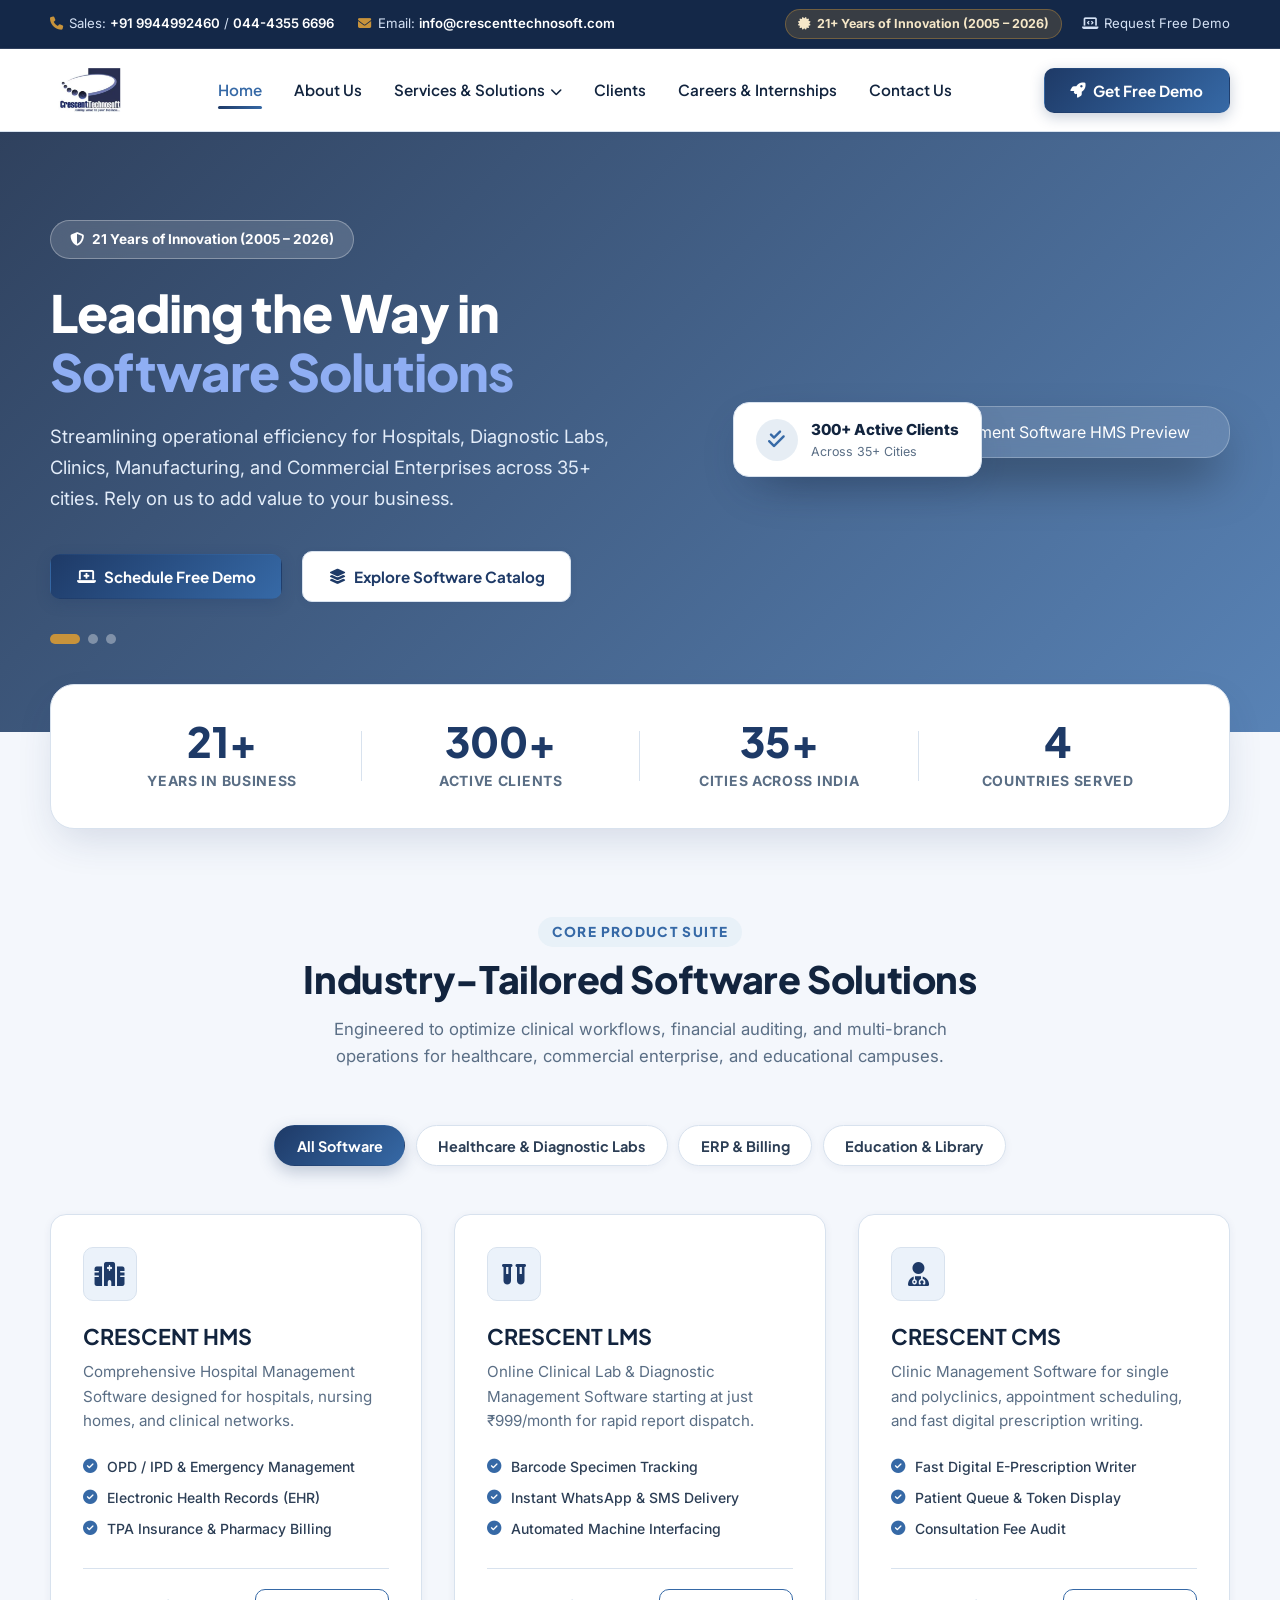
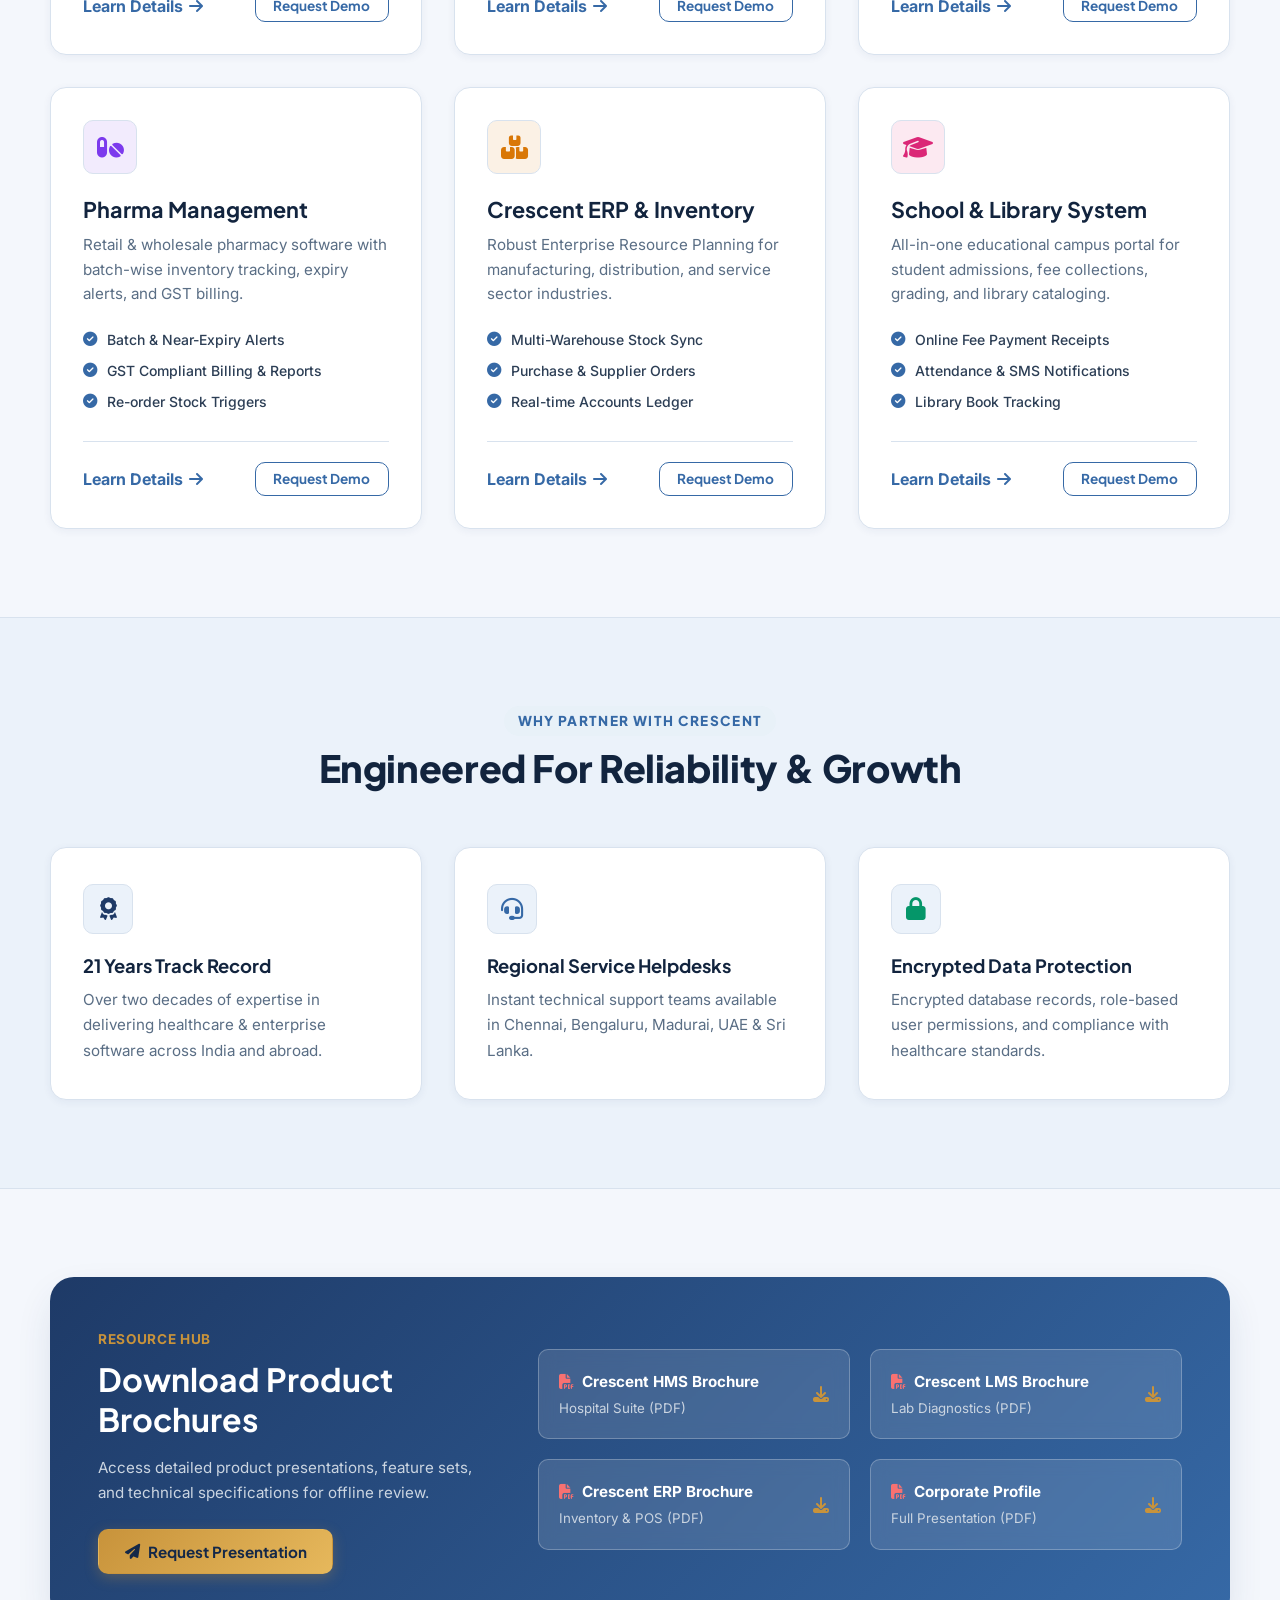
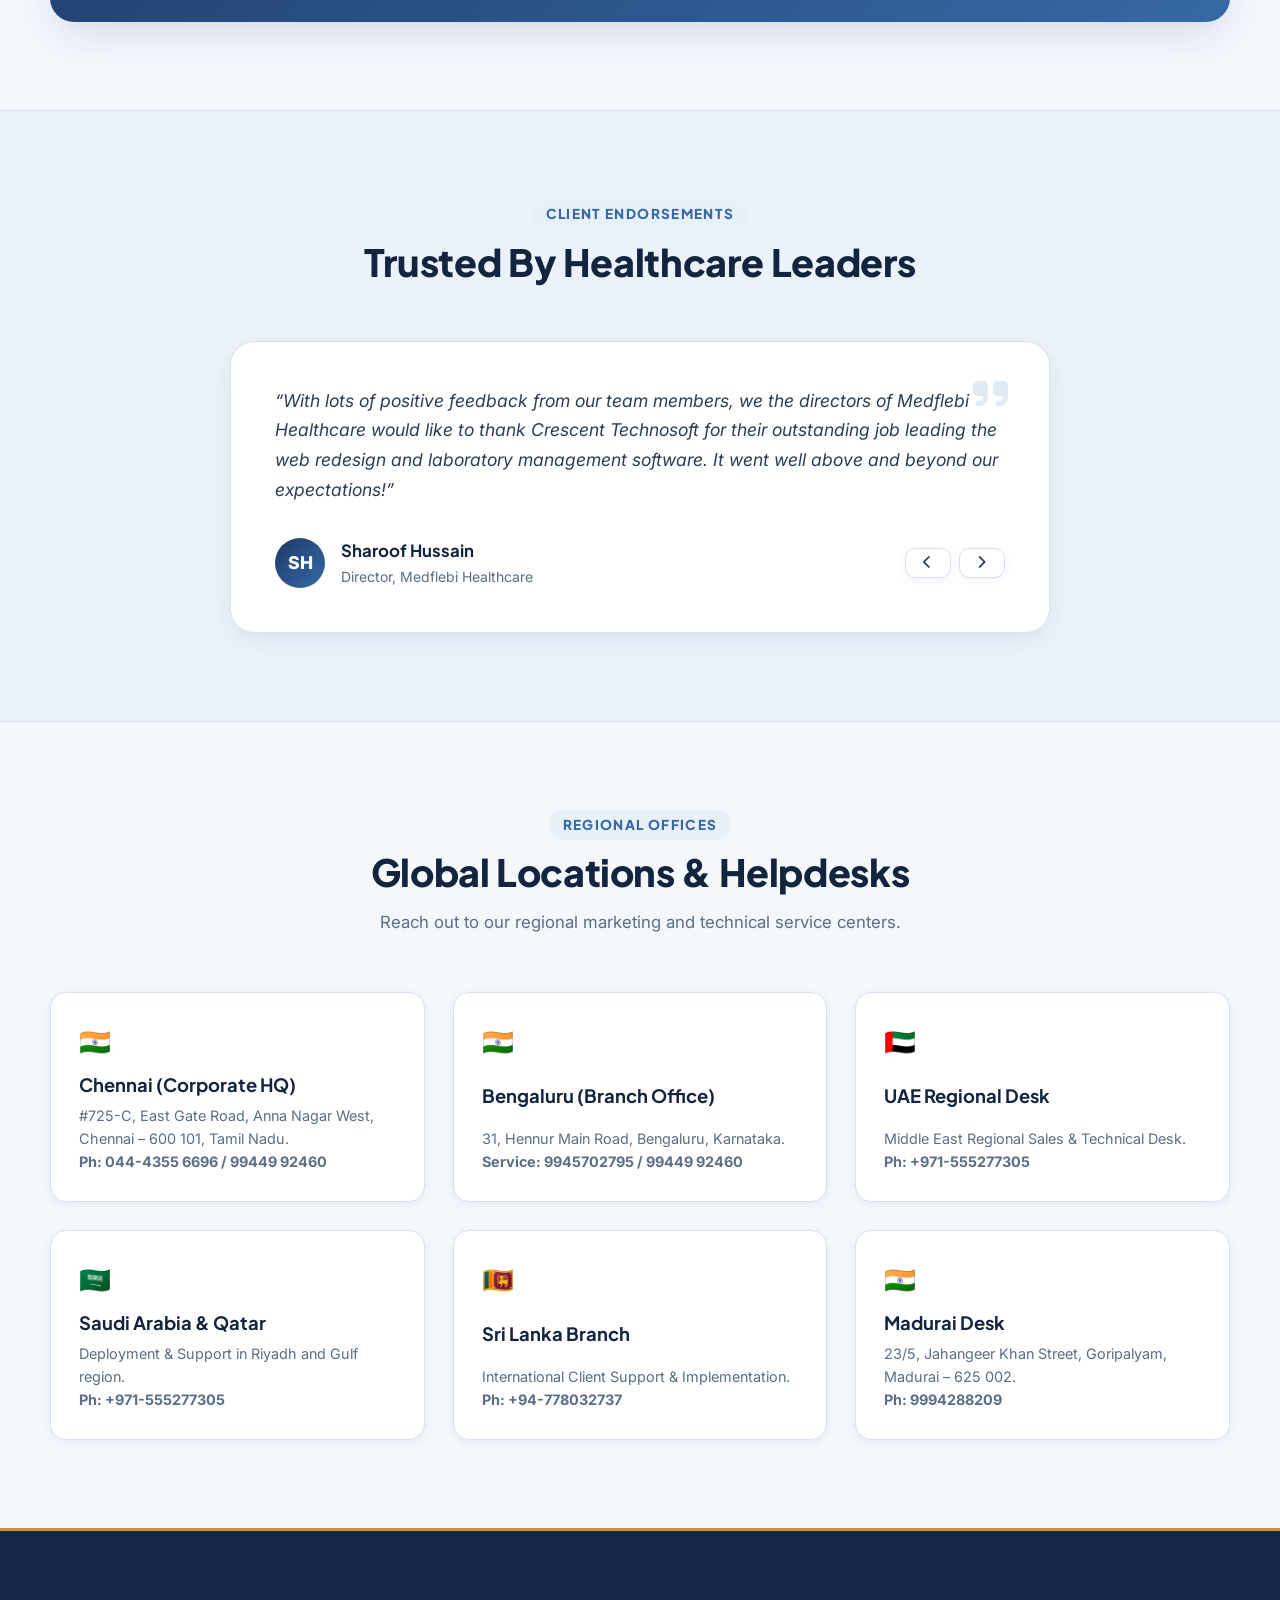
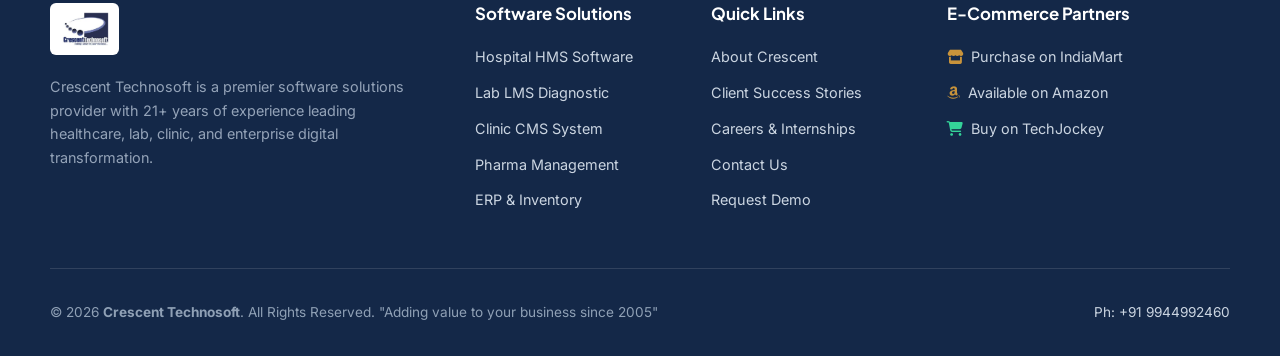
==== index.html @ 534c6450 "First commit" ====
<!DOCTYPE html>
<html lang="en">
<head>
  <meta charset="UTF-8">
  <meta name="viewport" content="width=device-width, initial-scale=1.0">
  
  <!-- Primary SEO Meta Tags -->
  <title>Crescent Technosoft | Best Hospital Management HMS, Lab LMS & Enterprise Software</title>
  <meta name="title" content="Crescent Technosoft | Best Hospital Management HMS, Lab LMS & Enterprise Software">
  <meta name="description" content="Crescent Technosoft (2005-2026) is a leading provider of Hospital Management Software (CRESCENT HMS), Diagnostic Lab Software (CRESCENT LMS at ₹999/mo), Clinic CMS, Pharma, and Enterprise ERP software solutions with over 21 years of industry excellence.">
  <meta name="keywords" content="Hospital Management Software, HMS, Lab Management Software, LMS, Diagnostic Software, Clinic Management Software, Pharma Billing Software, Enterprise ERP, Crescent Technosoft, Chennai, Bangalore, Syed Mohammed Mahe Alam">
  <meta name="robots" content="index, follow">
  <meta name="author" content="Crescent Technosoft">
  <link rel="canonical" href="http://www.crescenttechnosofts.com/index.html">

  <!-- Open Graph / Facebook SEO -->
  <meta property="og:type" content="website">
  <meta property="og:url" content="http://www.crescenttechnosofts.com/">
  <meta property="og:title" content="Crescent Technosoft | Best Hospital Management HMS, Lab LMS & Enterprise Software">
  <meta property="og:description" content="Empowering 300+ hospitals, diagnostic labs, clinics, and commercial enterprises across 35+ cities for over 21 years. Request a free demo today.">
  <meta property="og:image" content="http://www.crescenttechnosofts.com/assets/logo.png">

  <!-- Twitter SEO -->
  <meta property="twitter:card" content="summary_large_image">
  <meta property="twitter:url" content="http://www.crescenttechnosofts.com/">
  <meta property="twitter:title" content="Crescent Technosoft | Healthcare & Enterprise Software Solutions">
  <meta property="twitter:description" content="21+ years of technology innovation in Hospital HMS, Diagnostic LMS, Clinic CMS, and ERP software (2005 - 2026).">
  <meta property="twitter:image" content="http://www.crescenttechnosofts.com/assets/logo.png">

  <!-- JSON-LD Structured Data Schema for SEO -->
  <script type="application/ld+json">
  {
    "@context": "https://schema.org",
    "@type": "Organization",
    "name": "Crescent Technosoft",
    "url": "http://www.crescenttechnosofts.com",
    "logo": "http://www.crescenttechnosofts.com/assets/logo.png",
    "founder": "Syed Mohammed Mahe Alam",
    "foundingDate": "2005",
    "slogan": "Adding value to your business...",
    "description": "Leading provider of Hospital Management Software (HMS), Lab LMS, Clinic CMS, and Enterprise ERP software solutions.",
    "contactPoint": [
      {
        "@type": "ContactPoint",
        "telephone": "+91-9944992460",
        "contactType": "sales",
        "areaServed": ["IN", "AE", "SA", "QA", "LK", "NG"]
      },
      {
        "@type": "ContactPoint",
        "telephone": "044-43556696",
        "contactType": "customer service"
      }
    ],
    "address": {
      "@type": "PostalAddress",
      "streetAddress": "#725-C, East Gate Road, Anna Nagar West",
      "addressLocality": "Chennai",
      "addressRegion": "Tamil Nadu",
      "postalCode": "600101",
      "addressCountry": "IN"
    }
  }
  </script>
  
  <link rel="stylesheet" href="css/styles.css">
  <link rel="stylesheet" href="https://cdnjs.cloudflare.com/ajax/libs/font-awesome/6.4.0/css/all.min.css">
</head>
<body>

  <!-- Top Contact Bar -->
  <header>
    <div class="top-bar">
      <div class="container top-bar-inner">
        <div class="top-contact-list">
          <div class="top-contact-item">
            <i class="fa-solid fa-phone" style="color:var(--accent-gold);"></i>
            <span>Sales: <a href="tel:+919944992460">+91 9944992460</a> / <a href="tel:04443556696">044-4355 6696</a></span>
          </div>
          <div class="top-contact-item">
            <i class="fa-solid fa-envelope" style="color:var(--accent-gold);"></i>
            <span>Email: <a href="mailto:info@crescenttechnosoft.com">info@crescenttechnosoft.com</a></span>
          </div>
        </div>
        <div class="top-right-links">
          <div class="badge-gold">
            <i class="fa-solid fa-certificate"></i>
            <span>21+ Years of Innovation (2005 – 2026)</span>
          </div>
          <a href="#" class="top-contact-item open-demo-modal"><i class="fa-solid fa-laptop-code"></i> Request Free Demo</a>
        </div>
      </div>
    </div>

    <!-- Main Navigation Bar -->
    <nav class="main-header">
      <div class="container nav-container">
        <a href="index.html" class="logo-wrapper" title="Crescent Technosoft - Adding value to your business...">
          <img src="assets/logo.png" alt="Crescent Technosoft Logo - Adding value to your business">
        </a>

        <!-- Desktop Links -->
        <ul class="nav-menu">
          <li><a href="index.html" class="nav-link active">Home</a></li>
          <li><a href="about.html" class="nav-link">About Us</a></li>
          <li class="has-dropdown">
            <a href="solutions.html" class="nav-link">Services & Solutions <i class="fa-solid fa-chevron-down" style="font-size:0.75rem; margin-left:2px;"></i></a>
            <div class="dropdown-menu">
              <a href="solutions.html#healthcare" class="dropdown-item"><i class="fa-solid fa-hospital" style="color:var(--logo-swoosh-blue);"></i> Hospital HMS Suite</a>
              <a href="solutions.html#lab" class="dropdown-item"><i class="fa-solid fa-vials" style="color:var(--logo-swoosh-blue);"></i> Lab LMS Software</a>
              <a href="solutions.html#clinic" class="dropdown-item"><i class="fa-solid fa-user-doctor" style="color:var(--logo-swoosh-blue);"></i> Clinic CMS</a>
              <a href="solutions.html#pharma" class="dropdown-item"><i class="fa-solid fa-pills" style="color:#7c3aed;"></i> Pharma Management</a>
              <a href="solutions.html#erp" class="dropdown-item"><i class="fa-solid fa-boxes-stacked" style="color:#d97706;"></i> ERP & Inventory</a>
              <a href="solutions.html#web" class="dropdown-item"><i class="fa-solid fa-code" style="color:var(--logo-swoosh-blue);"></i> Custom Web Apps</a>
            </div>
          </li>
          <li><a href="clients.html" class="nav-link">Clients</a></li>
          <li><a href="careers.html" class="nav-link">Careers & Internships</a></li>
          <li><a href="contact.html" class="nav-link">Contact Us</a></li>
        </ul>

        <!-- Action Button & Mobile Toggle -->
        <div style="display:flex; align-items:center; gap:1rem;">
          <button class="btn btn-primary open-demo-modal"><i class="fa-solid fa-rocket"></i> Get Free Demo</button>
          <button class="mobile-toggle" aria-label="Toggle Navigation"><i class="fa-solid fa-bars"></i></button>
        </div>
      </div>
    </nav>
  </header>

  <!-- Mobile Drawer Menu -->
  <div class="mobile-drawer">
    <div>
      <div class="mobile-drawer-header">
        <img src="assets/logo.png" alt="Crescent Technosoft Logo" style="height:44px;">
        <button class="close-drawer"><i class="fa-solid fa-xmark"></i></button>
      </div>
      <ul class="mobile-nav-list">
        <li><a href="index.html" class="mobile-nav-link">Home</a></li>
        <li><a href="about.html" class="mobile-nav-link">About Us</a></li>
        <li><a href="solutions.html" class="mobile-nav-link">Services & Solutions</a></li>
        <li><a href="clients.html" class="mobile-nav-link">Our Clients</a></li>
        <li><a href="careers.html" class="mobile-nav-link">Careers & Internships</a></li>
        <li><a href="contact.html" class="mobile-nav-link">Contact Us</a></li>
      </ul>
    </div>
    <div style="margin-top:2rem;">
      <button class="btn btn-primary open-demo-modal" style="width:100%;">Book Software Demo</button>
    </div>
  </div>
  <div class="drawer-overlay"></div>

  <!-- Hero Section with Background Changing Transition -->
  <section class="hero-section" id="hero-section">
    <!-- Background Slider Track -->
    <div class="hero-bg-slider">
      <div class="hero-bg-slide active" style="background-image: url('https://images.unsplash.com/photo-1516549655169-df83a0774514?auto=format&fit=crop&w=1600&q=80');"></div>
      <div class="hero-bg-slide" style="background-image: url('https://images.unsplash.com/photo-1579154204601-01588f351e67?auto=format&fit=crop&w=1600&q=80');"></div>
      <div class="hero-bg-slide" style="background-image: url('https://images.unsplash.com/photo-1460925895917-afdab827c52f?auto=format&fit=crop&w=1600&q=80');"></div>
    </div>
    
    <!-- Dark Navy Overlay -->
    <div class="hero-overlay"></div>

    <div class="container hero-content-wrapper">
      <div class="hero-grid">
        <div>
          <div class="hero-pill"><i class="fa-solid fa-shield-halved"></i> 21 Years of Innovation (2005 – 2026)</div>
          <h1 class="hero-title">Leading the Way in <span>Software Solutions</span></h1>
          <p class="hero-subtitle">Streamlining operational efficiency for Hospitals, Diagnostic Labs, Clinics, Manufacturing, and Commercial Enterprises across 35+ cities. Rely on us to add value to your business.</p>
          <div class="hero-actions">
            <button class="btn btn-primary open-demo-modal"><i class="fa-solid fa-laptop-medical"></i> Schedule Free Demo</button>
            <a href="solutions.html" class="btn btn-secondary"><i class="fa-solid fa-layer-group"></i> Explore Software Catalog</a>
          </div>

          <!-- Hero Slider Dots -->
          <div class="hero-slider-nav">
            <!-- Rendered by JS -->
          </div>
        </div>

        <div class="hero-visual">
          <div class="hero-visual-frame">
            <img src="https://images.unsplash.com/photo-1516549655169-df83a0774514?auto=format&fit=crop&w=800&q=80" alt="Crescent Hospital Management Software HMS Preview">
            
            <div class="floating-badge">
              <div class="badge-icon"><i class="fa-solid fa-check-double"></i></div>
              <div>
                <div style="font-weight:800; color:var(--text-dark); font-size:0.95rem;">300+ Active Clients</div>
                <div style="font-size:0.78rem; color:var(--text-muted);">Across 35+ Cities</div>
              </div>
            </div>
          </div>
        </div>
      </div>
    </div>
  </section>

  <!-- Stats Bar -->
  <div class="stats-bar-wrapper" id="stats-section">
    <div class="container">
      <div class="stats-card">
        <div class="stats-grid">
          <div class="stat-item">
            <div class="stat-number">21+</div>
            <div class="stat-label">Years in Business</div>
          </div>
          <div class="stat-item">
            <div class="stat-number">300+</div>
            <div class="stat-label">Active Clients</div>
          </div>
          <div class="stat-item">
            <div class="stat-number">35+</div>
            <div class="stat-label">Cities Across India</div>
          </div>
          <div class="stat-item">
            <div class="stat-number">4</div>
            <div class="stat-label">Countries Served</div>
          </div>
        </div>
      </div>
    </div>
  </div>

  <!-- Software Solutions Showcase -->
  <section class="section" id="solutions-section">
    <div class="container">
      <div class="section-header">
        <span class="section-subtitle">Core Product Suite</span>
        <h2 class="section-title">Industry-Tailored Software Solutions</h2>
        <p class="section-description">Engineered to optimize clinical workflows, financial auditing, and multi-branch operations for healthcare, commercial enterprise, and educational campuses.</p>
      </div>

      <!-- Filter Tabs -->
      <div class="filter-nav">
        <button class="filter-btn active" data-filter="all">All Software</button>
        <button class="filter-btn" data-filter="healthcare">Healthcare & Diagnostic Labs</button>
        <button class="filter-btn" data-filter="enterprise">ERP & Billing</button>
        <button class="filter-btn" data-filter="education">Education & Library</button>
      </div>

      <!-- Solutions Grid -->
      <div class="solutions-grid" id="solutions-grid">
        
        <!-- HMS Card -->
        <article class="solution-card" data-category="healthcare">
          <div>
            <div class="card-icon-wrapper"><i class="fa-solid fa-hospital"></i></div>
            <h3 class="card-title">CRESCENT HMS</h3>
            <p class="card-text">Comprehensive Hospital Management Software designed for hospitals, nursing homes, and clinical networks.</p>
            <ul class="card-features-list">
              <li><i class="fa-solid fa-circle-check"></i> OPD / IPD & Emergency Management</li>
              <li><i class="fa-solid fa-circle-check"></i> Electronic Health Records (EHR)</li>
              <li><i class="fa-solid fa-circle-check"></i> TPA Insurance & Pharmacy Billing</li>
            </ul>
          </div>
          <div class="card-footer">
            <a href="solutions.html#healthcare" class="link-arrow" title="Learn details about Crescent HMS">Learn Details <i class="fa-solid fa-arrow-right"></i></a>
            <button class="btn btn-sm btn-outline open-demo-modal">Request Demo</button>
          </div>
        </article>

        <!-- LMS Card -->
        <article class="solution-card" data-category="healthcare">
          <div>
            <div class="card-icon-wrapper"><i class="fa-solid fa-vials"></i></div>
            <h3 class="card-title">CRESCENT LMS</h3>
            <p class="card-text">Online Clinical Lab & Diagnostic Management Software starting at just ₹999/month for rapid report dispatch.</p>
            <ul class="card-features-list">
              <li><i class="fa-solid fa-circle-check"></i> Barcode Specimen Tracking</li>
              <li><i class="fa-solid fa-circle-check"></i> Instant WhatsApp & SMS Delivery</li>
              <li><i class="fa-solid fa-circle-check"></i> Automated Machine Interfacing</li>
            </ul>
          </div>
          <div class="card-footer">
            <a href="solutions.html#lab" class="link-arrow" title="Learn details about Crescent LMS">Learn Details <i class="fa-solid fa-arrow-right"></i></a>
            <button class="btn btn-sm btn-outline open-demo-modal">Request Demo</button>
          </div>
        </article>

        <!-- CMS Card -->
        <article class="solution-card" data-category="healthcare">
          <div>
            <div class="card-icon-wrapper"><i class="fa-solid fa-user-doctor"></i></div>
            <h3 class="card-title">CRESCENT CMS</h3>
            <p class="card-text">Clinic Management Software for single and polyclinics, appointment scheduling, and fast digital prescription writing.</p>
            <ul class="card-features-list">
              <li><i class="fa-solid fa-circle-check"></i> Fast Digital E-Prescription Writer</li>
              <li><i class="fa-solid fa-circle-check"></i> Patient Queue & Token Display</li>
              <li><i class="fa-solid fa-circle-check"></i> Consultation Fee Audit</li>
            </ul>
          </div>
          <div class="card-footer">
            <a href="solutions.html#clinic" class="link-arrow" title="Learn details about Crescent CMS">Learn Details <i class="fa-solid fa-arrow-right"></i></a>
            <button class="btn btn-sm btn-outline open-demo-modal">Request Demo</button>
          </div>
        </article>

        <!-- Pharma Management -->
        <article class="solution-card" data-category="healthcare">
          <div>
            <div class="card-icon-wrapper" style="color:#7c3aed; background:rgba(124,58,237,0.1);"><i class="fa-solid fa-pills"></i></div>
            <h3 class="card-title">Pharma Management</h3>
            <p class="card-text">Retail & wholesale pharmacy software with batch-wise inventory tracking, expiry alerts, and GST billing.</p>
            <ul class="card-features-list">
              <li><i class="fa-solid fa-circle-check"></i> Batch & Near-Expiry Alerts</li>
              <li><i class="fa-solid fa-circle-check"></i> GST Compliant Billing & Reports</li>
              <li><i class="fa-solid fa-circle-check"></i> Re-order Stock Triggers</li>
            </ul>
          </div>
          <div class="card-footer">
            <a href="solutions.html#pharma" class="link-arrow" title="Learn details about Pharma Software">Learn Details <i class="fa-solid fa-arrow-right"></i></a>
            <button class="btn btn-sm btn-outline open-demo-modal">Request Demo</button>
          </div>
        </article>

        <!-- ERP Card -->
        <article class="solution-card" data-category="enterprise">
          <div>
            <div class="card-icon-wrapper" style="color:#d97706; background:rgba(217,119,6,0.1);"><i class="fa-solid fa-boxes-stacked"></i></div>
            <h3 class="card-title">Crescent ERP & Inventory</h3>
            <p class="card-text">Robust Enterprise Resource Planning for manufacturing, distribution, and service sector industries.</p>
            <ul class="card-features-list">
              <li><i class="fa-solid fa-circle-check"></i> Multi-Warehouse Stock Sync</li>
              <li><i class="fa-solid fa-circle-check"></i> Purchase & Supplier Orders</li>
              <li><i class="fa-solid fa-circle-check"></i> Real-time Accounts Ledger</li>
            </ul>
          </div>
          <div class="card-footer">
            <a href="solutions.html#erp" class="link-arrow" title="Learn details about Crescent ERP">Learn Details <i class="fa-solid fa-arrow-right"></i></a>
            <button class="btn btn-sm btn-outline open-demo-modal">Request Demo</button>
          </div>
        </article>

        <!-- School Management -->
        <article class="solution-card" data-category="education">
          <div>
            <div class="card-icon-wrapper" style="color:#db2777; background:rgba(219,39,119,0.1);"><i class="fa-solid fa-graduation-cap"></i></div>
            <h3 class="card-title">School & Library System</h3>
            <p class="card-text">All-in-one educational campus portal for student admissions, fee collections, grading, and library cataloging.</p>
            <ul class="card-features-list">
              <li><i class="fa-solid fa-circle-check"></i> Online Fee Payment Receipts</li>
              <li><i class="fa-solid fa-circle-check"></i> Attendance & SMS Notifications</li>
              <li><i class="fa-solid fa-circle-check"></i> Library Book Tracking</li>
            </ul>
          </div>
          <div class="card-footer">
            <a href="solutions.html#school" class="link-arrow" title="Learn details about School System">Learn Details <i class="fa-solid fa-arrow-right"></i></a>
            <button class="btn btn-sm btn-outline open-demo-modal">Request Demo</button>
          </div>
        </article>

      </div>
    </div>
  </section>

  <!-- Feature Highlights -->
  <section class="section section-subtle" id="why-choose-us">
    <div class="container">
      <div class="section-header">
        <span class="section-subtitle">Why Partner With Crescent</span>
        <h2 class="section-title">Engineered For Reliability & Growth</h2>
      </div>

      <div class="features-grid">
        <div class="feature-box">
          <div class="feature-icon-badge"><i class="fa-solid fa-award"></i></div>
          <h3 class="feature-title">21 Years Track Record</h3>
          <p style="color:var(--text-muted); font-size:0.95rem;">Over two decades of expertise in delivering healthcare & enterprise software across India and abroad.</p>
        </div>

        <div class="feature-box">
          <div class="feature-icon-badge" style="color:var(--logo-swoosh-blue);"><i class="fa-solid fa-headset"></i></div>
          <h3 class="feature-title">Regional Service Helpdesks</h3>
          <p style="color:var(--text-muted); font-size:0.95rem;">Instant technical support teams available in Chennai, Bengaluru, Madurai, UAE & Sri Lanka.</p>
        </div>

        <div class="feature-box">
          <div class="feature-icon-badge" style="color:#059669;"><i class="fa-solid fa-lock"></i></div>
          <h3 class="feature-title">Encrypted Data Protection</h3>
          <p style="color:var(--text-muted); font-size:0.95rem;">Encrypted database records, role-based user permissions, and compliance with healthcare standards.</p>
        </div>
      </div>
    </div>
  </section>

  <!-- Brochure Downloads -->
  <section class="section" id="brochures-section">
    <div class="container">
      <div class="brochure-card">
        <div style="max-width:400px;">
          <span style="color:var(--accent-gold); font-weight:700; text-transform:uppercase; font-size:0.85rem; letter-spacing:0.05em;">Resource Hub</span>
          <h2 style="color:#ffffff; font-size:2rem; margin:0.5rem 0 1rem;">Download Product Brochures</h2>
          <p style="color:#cbd5e1; font-size:0.95rem; margin-bottom:1.5rem;">Access detailed product presentations, feature sets, and technical specifications for offline review.</p>
          <button class="btn btn-gold open-demo-modal"><i class="fa-solid fa-paper-plane"></i> Request Presentation</button>
        </div>

        <div class="brochure-list">
          <a href="http://www.crescenttechnosofts.com/HospitalProfile.pdf" target="_blank" class="brochure-item" title="Download Crescent HMS Hospital Brochure PDF">
            <div>
              <div class="brochure-title"><i class="fa-solid fa-file-pdf" style="color:#f87171; margin-right:4px;"></i> Crescent HMS Brochure</div>
              <small style="color:#cbd5e1;">Hospital Suite (PDF)</small>
            </div>
            <i class="fa-solid fa-download" style="color:var(--accent-gold);"></i>
          </a>

          <a href="http://www.crescenttechnosofts.com/LabProfile.pdf" target="_blank" class="brochure-item" title="Download Crescent LMS Lab Brochure PDF">
            <div>
              <div class="brochure-title"><i class="fa-solid fa-file-pdf" style="color:#f87171; margin-right:4px;"></i> Crescent LMS Brochure</div>
              <small style="color:#cbd5e1;">Lab Diagnostics (PDF)</small>
            </div>
            <i class="fa-solid fa-download" style="color:var(--accent-gold);"></i>
          </a>

          <a href="http://www.crescenttechnosofts.com/Inventory.pdf" target="_blank" class="brochure-item" title="Download Crescent ERP Inventory Brochure PDF">
            <div>
              <div class="brochure-title"><i class="fa-solid fa-file-pdf" style="color:#f87171; margin-right:4px;"></i> Crescent ERP Brochure</div>
              <small style="color:#cbd5e1;">Inventory & POS (PDF)</small>
            </div>
            <i class="fa-solid fa-download" style="color:var(--accent-gold);"></i>
          </a>

          <a href="http://www.crescenttechnosofts.com/CrescentProfile.pdf" target="_blank" class="brochure-item" title="Download Crescent Corporate Profile PDF">
            <div>
              <div class="brochure-title"><i class="fa-solid fa-file-pdf" style="color:#f87171; margin-right:4px;"></i> Corporate Profile</div>
              <small style="color:#cbd5e1;">Full Presentation (PDF)</small>
            </div>
            <i class="fa-solid fa-download" style="color:var(--accent-gold);"></i>
          </a>
        </div>
      </div>
    </div>
  </section>

  <!-- Client Testimonials -->
  <section class="section section-subtle" id="testimonials-section">
    <div class="container">
      <div class="section-header">
        <span class="section-subtitle">Client Endorsements</span>
        <h2 class="section-title">Trusted By Healthcare Leaders</h2>
      </div>

      <div style="max-width:820px; margin:0 auto;" class="testimonial-card">
        <i class="fa-solid fa-quote-right quote-icon"></i>
        <p class="testimonial-text" id="testimonialQuote">“With lots of positive feedback from our team members, we the directors of Medflebi Healthcare would like to thank Crescent Technosoft for their outstanding job leading the web redesign and laboratory management software. It went well above and beyond our expectations!”</p>
        
        <div style="display:flex; justify-content:space-between; align-items:center; flex-wrap:wrap; gap:1rem;">
          <div class="client-profile">
            <div class="client-avatar">SH</div>
            <div>
              <div class="client-name" id="testimonialName">Sharoof Hussain</div>
              <div class="client-org" id="testimonialRole">Director, Medflebi Healthcare</div>
            </div>
          </div>

          <div style="display:flex; gap:0.5rem;">
            <button class="btn btn-secondary btn-sm" id="prevTestimonial" aria-label="Previous Testimonial"><i class="fa-solid fa-chevron-left"></i></button>
            <button class="btn btn-secondary btn-sm" id="nextTestimonial" aria-label="Next Testimonial"><i class="fa-solid fa-chevron-right"></i></button>
          </div>
        </div>
      </div>
    </div>
  </section>

  <!-- Balanced 6-Card Regional Offices Grid (Perfect 3-Column Layout!) -->
  <section class="section" id="locations-section">
    <div class="container">
      <div class="section-header">
        <span class="section-subtitle">Regional Offices</span>
        <h2 class="section-title">Global Locations & Helpdesks</h2>
        <p class="section-description">Reach out to our regional marketing and technical service centers.</p>
      </div>

      <div class="locations-grid">
        <div class="location-card">
          <span class="location-flag">🇮🇳</span>
          <h3 class="location-title">Chennai (Corporate HQ)</h3>
          <p class="location-detail">
            #725-C, East Gate Road, Anna Nagar West, Chennai – 600 101, Tamil Nadu.<br>
            <strong>Ph: 044-4355 6696 / 99449 92460</strong>
          </p>
        </div>

        <div class="location-card">
          <span class="location-flag">🇮🇳</span>
          <h3 class="location-title">Bengaluru (Branch Office)</h3>
          <p class="location-detail">
            31, Hennur Main Road, Bengaluru, Karnataka.<br>
            <strong>Service: 9945702795 / 99449 92460</strong>
          </p>
        </div>

        <div class="location-card">
          <span class="location-flag">🇦🇪</span>
          <h3 class="location-title">UAE Regional Desk</h3>
          <p class="location-detail">
            Middle East Regional Sales & Technical Desk.<br>
            <strong>Ph: +971-555277305</strong>
          </p>
        </div>

        <div class="location-card">
          <span class="location-flag">🇸🇦</span>
          <h3 class="location-title">Saudi Arabia & Qatar</h3>
          <p class="location-detail">
            Deployment & Support in Riyadh and Gulf region.<br>
            <strong>Ph: +971-555277305</strong>
          </p>
        </div>

        <div class="location-card">
          <span class="location-flag">🇱🇰</span>
          <h3 class="location-title">Sri Lanka Branch</h3>
          <p class="location-detail">
            International Client Support & Implementation.<br>
            <strong>Ph: +94-778032737</strong>
          </p>
        </div>

        <div class="location-card">
          <span class="location-flag">🇮🇳</span>
          <h3 class="location-title">Madurai Desk</h3>
          <p class="location-detail">
            23/5, Jahangeer Khan Street, Goripalyam, Madurai – 625 002.<br>
            <strong>Ph: 9994288209</strong>
          </p>
        </div>
      </div>
    </div>
  </section>

  <!-- Footer -->
  <footer class="footer">
    <div class="container">
      <div class="footer-grid">
        <div class="footer-brand">
          <img src="assets/logo.png" alt="Crescent Technosoft Logo">
          <p>Crescent Technosoft is a premier software solutions provider with 21+ years of experience leading healthcare, lab, clinic, and enterprise digital transformation.</p>
        </div>

        <div>
          <h4 class="footer-heading">Software Solutions</h4>
          <div class="footer-links">
            <a href="solutions.html#healthcare">Hospital HMS Software</a>
            <a href="solutions.html#lab">Lab LMS Diagnostic</a>
            <a href="solutions.html#clinic">Clinic CMS System</a>
            <a href="solutions.html#pharma">Pharma Management</a>
            <a href="solutions.html#erp">ERP & Inventory</a>
          </div>
        </div>

        <div>
          <h4 class="footer-heading">Quick Links</h4>
          <div class="footer-links">
            <a href="about.html">About Crescent</a>
            <a href="clients.html">Client Success Stories</a>
            <a href="careers.html">Careers & Internships</a>
            <a href="contact.html">Contact Us</a>
            <a href="#" class="open-demo-modal">Request Demo</a>
          </div>
        </div>

        <div>
          <h4 class="footer-heading">E-Commerce Partners</h4>
          <div class="footer-links">
            <a href="https://www.indiamart.com/crescenttechnosoft/" target="_blank"><i class="fa-solid fa-store" style="color:var(--accent-gold); margin-right:4px;"></i> Purchase on IndiaMart</a>
            <a href="https://www.amazon.in/CRESCENT-TECHNOSOFT-HOSPITAL-MGMT-SOFTWARE/dp/B08NJY4YPN" target="_blank"><i class="fa-brands fa-amazon" style="color:var(--accent-gold); margin-right:4px;"></i> Available on Amazon</a>
            <a href="https://www.techjockey.com/detail/crescent-hms" target="_blank"><i class="fa-solid fa-cart-shopping" style="color:#34d399; margin-right:4px;"></i> Buy on TechJockey</a>
          </div>
        </div>
      </div>

      <div class="footer-bottom">
        <div>&copy; 2026 <strong>Crescent Technosoft</strong>. All Rights Reserved. "Adding value to your business since 2005"</div>
        <div>
          <a href="tel:+919944992460" style="color:#cbd5e1;">Ph: +91 9944992460</a>
        </div>
      </div>
    </div>
  </footer>

  <!-- Book Demo Modal -->
  <div class="modal-overlay" id="demoModal">
    <div class="modal-container">
      <div class="modal-header">
        <h3 class="modal-title"><i class="fa-solid fa-laptop-code"></i> Schedule Software Demo</h3>
        <button class="modal-close"><i class="fa-solid fa-xmark"></i></button>
      </div>
      <div class="modal-body">
        <form id="demoForm">
          <div class="form-group">
            <label class="form-label" for="demoName">Full Name *</label>
            <input type="text" id="demoName" class="form-input" placeholder="e.g. Dr. Rajesh Kumar" required>
          </div>

          <div style="display:grid; grid-template-columns:1fr 1fr; gap:1rem;">
            <div class="form-group">
              <label class="form-label" for="demoPhone">Phone / Mobile *</label>
              <input type="tel" id="demoPhone" class="form-input" placeholder="+91 98765 43210" required>
            </div>
            <div class="form-group">
              <label class="form-label" for="demoEmail">Email Address</label>
              <input type="email" id="demoEmail" class="form-input" placeholder="doctor@clinic.com">
            </div>
          </div>

          <div class="form-group">
            <label class="form-label" for="demoProduct">Select Software Solution *</label>
            <select id="demoProduct" class="form-select" required>
              <option value="HMS">CRESCENT HMS (Hospital Management)</option>
              <option value="LMS">CRESCENT LMS (Lab Management - ₹999/mo)</option>
              <option value="CMS">CRESCENT CMS (Clinic Software)</option>
              <option value="Pharma">Pharma Management</option>
              <option value="ERP">Enterprise ERP & Inventory</option>
            </select>
          </div>

          <div class="form-group">
            <label class="form-label" for="demoMessage">Requirements</label>
            <textarea id="demoMessage" class="form-textarea" rows="3" placeholder="Describe your hospital beds or requirements..."></textarea>
          </div>

          <button type="submit" class="btn btn-primary" style="width:100%;"><i class="fa-solid fa-paper-plane"></i> Submit Demo Request</button>
        </form>
      </div>
    </div>
  </div>

  <script src="js/main.js"></script>
</body>
</html>
---- css/styles.css ----
/* ==========================================================================
   Crescent Technosoft - Master Stylesheet (Corporate Profile Aligned)
   Brand Colors Extracted From Official Logo & Corporate Profile:
   - Primary Corporate Navy: #1e3a67 / #162e52 (Rich Blue, NOT pitch black)
   - Secondary Swoosh Blue: #3669a6 / #4a7bb8
   - Corporate Accent Gold: #c8933b / #d4af37 (From Logo Tagline & Corporate Profile)
   - Soft Blue Tints: #f0f4f9 / #e8f1f8 / #ffffff
   ========================================================================== */

@import url('https://fonts.googleapis.com/css2?family=Inter:wght@400;500;600;700&family=Plus+Jakarta+Sans:wght@500;600;700;800;900&display=swap');

:root {
  /* Logo & Corporate Palette */
  --logo-navy: #1e3a67;
  --logo-navy-dark: #142848;
  --logo-swoosh-blue: #3669a6;
  --logo-slate-blue: #4a7bb8;
  --logo-light-blue: #6b99d2;

  /* Gold Accent from Corporate Profile */
  --accent-gold: #c8933b;
  --accent-gold-light: #f5e7c8;

  /* Gradients */
  --grad-primary: linear-gradient(135deg, #1e3a67 0%, #3669a6 100%);
  --grad-hover: linear-gradient(135deg, #142848 0%, #295388 100%);
  --grad-hero-overlay: linear-gradient(135deg, rgba(20, 40, 72, 0.88) 0%, rgba(54, 105, 166, 0.82) 100%);
  --grad-gold-badge: linear-gradient(135deg, #c8933b 0%, #e6b85c 100%);
  --grad-page-header: linear-gradient(135deg, #142848 0%, #204375 100%);

  /* Background Tints */
  --bg-body: #f4f7fc;
  --bg-surface: #ffffff;
  --bg-subtle: #ebf2fa;
  --bg-card-tint: #f8fafc;
  --border-color: #d8e2ee;
  --border-subtle: #e8f0f8;

  /* Typography */
  --text-dark: #12243e;
  --text-body: #2c3e55;
  --text-muted: #5a6e85;
  --text-light: #8fa0b5;

  /* Shadows */
  --shadow-sm: 0 2px 8px rgba(30, 58, 103, 0.06);
  --shadow-md: 0 8px 24px -4px rgba(30, 58, 103, 0.1);
  --shadow-lg: 0 16px 40px -8px rgba(30, 58, 103, 0.16);

  /* Typography Fonts */
  --font-heading: 'Plus Jakarta Sans', system-ui, -apple-system, sans-serif;
  --font-body: 'Inter', system-ui, -apple-system, sans-serif;

  /* Radii */
  --radius-sm: 6px;
  --radius-md: 10px;
  --radius-lg: 16px;
  --radius-xl: 24px;
  --radius-full: 9999px;

  /* Transitions */
  --transition: all 0.3s cubic-bezier(0.4, 0, 0.2, 1);
}

/* Base Reset */
*, *::before, *::after {
  box-sizing: border-box;
  margin: 0;
  padding: 0;
}

html {
  scroll-behavior: smooth;
  font-size: 16px;
}

body {
  font-family: var(--font-body);
  background-color: var(--bg-body);
  color: var(--text-body);
  line-height: 1.65;
  overflow-x: hidden;
  -webkit-font-smoothing: antialiased;
}

h1, h2, h3, h4, h5, h6 {
  font-family: var(--font-heading);
  color: var(--text-dark);
  font-weight: 700;
  line-height: 1.25;
}

a {
  color: var(--logo-swoosh-blue);
  text-decoration: none;
  transition: var(--transition);
}

a:hover {
  color: var(--logo-navy);
}

ul {
  list-style: none;
}

img {
  max-width: 100%;
  height: auto;
  display: block;
}

.container {
  width: 100%;
  max-width: 1220px;
  margin: 0 auto;
  padding: 0 1.25rem;
}

/* ==========================================================================
   Header & Navigation
   ========================================================================== */
.top-bar {
  background-color: var(--logo-navy-dark);
  color: #d5e2f5;
  font-size: 0.825rem;
  padding: 0.55rem 0;
  border-bottom: 1px solid rgba(255, 255, 255, 0.12);
}

.top-bar-inner {
  display: flex;
  justify-content: space-between;
  align-items: center;
  flex-wrap: wrap;
  gap: 1rem;
}

.top-contact-list {
  display: flex;
  align-items: center;
  gap: 1.5rem;
  flex-wrap: wrap;
}

.top-contact-item {
  display: flex;
  align-items: center;
  gap: 0.4rem;
  color: #d5e2f5;
}

.top-contact-item a {
  color: #ffffff;
  font-weight: 600;
}

.top-contact-item a:hover {
  color: var(--accent-gold);
}

.top-right-links {
  display: flex;
  align-items: center;
  gap: 1.25rem;
}

.badge-gold {
  display: inline-flex;
  align-items: center;
  gap: 0.4rem;
  background: rgba(200, 147, 59, 0.2);
  color: var(--accent-gold-light);
  padding: 0.25rem 0.75rem;
  border-radius: var(--radius-full);
  font-size: 0.78rem;
  font-weight: 700;
  border: 1px solid rgba(200, 147, 59, 0.4);
}

.main-header {
  position: sticky;
  top: 0;
  z-index: 1000;
  background: #ffffff;
  border-bottom: 1px solid var(--border-color);
  box-shadow: var(--shadow-sm);
  transition: var(--transition);
}

.nav-container {
  display: flex;
  justify-content: space-between;
  align-items: center;
  height: 82px;
}

.logo-wrapper img {
  height: 54px;
  width: auto;
  object-fit: contain;
}

.nav-menu {
  display: flex;
  align-items: center;
  gap: 2rem;
}

.nav-link {
  font-family: var(--font-heading);
  font-weight: 600;
  font-size: 0.95rem;
  color: var(--text-dark);
  padding: 0.5rem 0;
  position: relative;
}

.nav-link:hover, .nav-link.active {
  color: var(--logo-swoosh-blue);
}

.nav-link::after {
  content: '';
  position: absolute;
  bottom: -2px;
  left: 0;
  width: 0;
  height: 3px;
  background: var(--grad-primary);
  border-radius: 2px;
  transition: var(--transition);
}

.nav-link:hover::after, .nav-link.active::after {
  width: 100%;
}

.has-dropdown {
  position: relative;
}

.dropdown-menu {
  position: absolute;
  top: 100%;
  left: -10px;
  width: 270px;
  background: #ffffff;
  border-radius: var(--radius-lg);
  box-shadow: var(--shadow-lg);
  padding: 0.65rem 0;
  opacity: 0;
  visibility: hidden;
  transform: translateY(12px);
  transition: var(--transition);
  border: 1px solid var(--border-color);
  z-index: 1100;
}

.has-dropdown:hover .dropdown-menu {
  opacity: 1;
  visibility: visible;
  transform: translateY(0);
}

.dropdown-item {
  display: flex;
  align-items: center;
  gap: 0.75rem;
  padding: 0.65rem 1.25rem;
  color: var(--text-dark);
  font-size: 0.9rem;
  font-weight: 600;
  transition: var(--transition);
}

.dropdown-item:hover {
  background: var(--bg-subtle);
  color: var(--logo-swoosh-blue);
  padding-left: 1.5rem;
}

/* Buttons */
.btn {
  display: inline-flex;
  align-items: center;
  justify-content: center;
  gap: 0.5rem;
  font-family: var(--font-heading);
  font-weight: 700;
  font-size: 0.95rem;
  padding: 0.75rem 1.6rem;
  border-radius: var(--radius-md);
  border: 1px solid transparent;
  cursor: pointer;
  transition: var(--transition);
  white-space: nowrap;
}

.btn-primary {
  background: var(--grad-primary);
  color: #ffffff;
  box-shadow: 0 4px 14px rgba(30, 58, 103, 0.25);
}

.btn-primary:hover {
  background: var(--grad-hover);
  color: #ffffff;
  transform: translateY(-2px);
  box-shadow: 0 8px 20px rgba(30, 58, 103, 0.35);
}

.btn-gold {
  background: var(--grad-gold-badge);
  color: var(--logo-navy-dark);
  box-shadow: 0 4px 14px rgba(200, 147, 59, 0.3);
}

.btn-gold:hover {
  background: linear-gradient(135deg, #b8860b 0%, #d4af37 100%);
  color: #ffffff;
  transform: translateY(-2px);
}

.btn-secondary {
  background: #ffffff;
  color: var(--logo-navy);
  border: 1px solid var(--border-color);
  box-shadow: var(--shadow-sm);
}

.btn-secondary:hover {
  background: var(--bg-subtle);
  border-color: var(--logo-swoosh-blue);
  transform: translateY(-2px);
}

.btn-outline {
  border-color: var(--logo-swoosh-blue);
  color: var(--logo-swoosh-blue);
  background: transparent;
}

.btn-outline:hover {
  background: var(--logo-swoosh-blue);
  color: #ffffff;
  transform: translateY(-2px);
}

.btn-sm {
  padding: 0.45rem 1.1rem;
  font-size: 0.85rem;
}

.mobile-toggle {
  display: none;
  background: none;
  border: none;
  font-size: 1.6rem;
  color: var(--text-dark);
  cursor: pointer;
}

/* Mobile Drawer */
.mobile-drawer {
  position: fixed;
  top: 0;
  right: -100%;
  width: 300px;
  height: 100vh;
  background: #ffffff;
  z-index: 2000;
  box-shadow: var(--shadow-lg);
  padding: 2rem 1.5rem;
  transition: var(--transition);
  display: flex;
  flex-direction: column;
  justify-content: space-between;
}

.mobile-drawer.active { right: 0; }

.mobile-drawer-header {
  display: flex;
  justify-content: space-between;
  align-items: center;
  margin-bottom: 2rem;
  padding-bottom: 1rem;
  border-bottom: 1px solid var(--border-color);
}

.close-drawer {
  background: none;
  border: none;
  font-size: 1.5rem;
  color: var(--text-dark);
  cursor: pointer;
}

.mobile-nav-list {
  display: flex;
  flex-direction: column;
  gap: 1.25rem;
}

.mobile-nav-link {
  font-family: var(--font-heading);
  font-size: 1.05rem;
  font-weight: 600;
  color: var(--text-dark);
}

.drawer-overlay {
  position: fixed;
  inset: 0;
  background: rgba(20, 40, 72, 0.5);
  z-index: 1999;
  opacity: 0;
  pointer-events: none;
  transition: var(--transition);
}

.drawer-overlay.active {
  opacity: 1;
  pointer-events: auto;
}

/* ==========================================================================
   Hero Header Banner (Universal for Homepage & Inner Pages)
   ========================================================================== */
/* Page Banner for Inner Pages (About Us, Services, Clients, Careers, Contact) */
.page-banner {
  background: var(--grad-page-header);
  color: #ffffff;
  padding: 4.5rem 0 4.5rem;
  text-align: center;
  position: relative;
  overflow: hidden;
  border-bottom: 3px solid var(--accent-gold);
}

.page-banner::before {
  content: '';
  position: absolute;
  top: -80px;
  right: -80px;
  width: 400px;
  height: 400px;
  border-radius: 50%;
  background: radial-gradient(circle, rgba(200, 147, 59, 0.15) 0%, rgba(0,0,0,0) 70%);
  pointer-events: none;
}

.page-banner-title {
  color: #ffffff;
  font-size: 2.8rem;
  font-weight: 800;
  margin: 0.5rem 0 0.75rem;
}

.page-banner-subtitle {
  color: #d5e2f5;
  max-width: 650px;
  margin: 0 auto;
  font-size: 1.1rem;
  line-height: 1.6;
}

/* Homepage Hero Section */
.hero-section {
  position: relative;
  min-height: 580px;
  display: flex;
  align-items: center;
  padding: 5.5rem 0;
  overflow: hidden;
  color: #ffffff;
}

.hero-bg-slider {
  position: absolute;
  inset: 0;
  z-index: 1;
}

.hero-bg-slide {
  position: absolute;
  inset: 0;
  background-size: cover;
  background-position: center;
  opacity: 0;
  transition: opacity 1.2s ease-in-out;
  transform: scale(1.03);
}

.hero-bg-slide.active {
  opacity: 1;
  transform: scale(1);
}

.hero-overlay {
  position: absolute;
  inset: 0;
  z-index: 2;
  background: var(--grad-hero-overlay);
}

.hero-content-wrapper {
  position: relative;
  z-index: 3;
  width: 100%;
}

.hero-grid {
  display: grid;
  grid-template-columns: 1.15fr 0.85fr;
  gap: 3.5rem;
  align-items: center;
}

.hero-pill {
  display: inline-flex;
  align-items: center;
  gap: 0.5rem;
  background: rgba(255, 255, 255, 0.15);
  border: 1px solid rgba(255, 255, 255, 0.3);
  padding: 0.45rem 1.2rem;
  border-radius: var(--radius-full);
  font-size: 0.85rem;
  font-weight: 700;
  color: #ffffff;
  backdrop-filter: blur(8px);
  margin-bottom: 1.5rem;
}

.hero-title {
  font-size: 3.2rem;
  font-weight: 800;
  color: #ffffff;
  line-height: 1.15;
  margin-bottom: 1.25rem;
  letter-spacing: -0.02em;
}

.hero-title span {
  color: #8faef3;
}

.hero-subtitle {
  font-size: 1.15rem;
  color: #e2ecf9;
  margin-bottom: 2.25rem;
  line-height: 1.7;
  max-width: 580px;
}

.hero-actions {
  display: flex;
  align-items: center;
  gap: 1.25rem;
  flex-wrap: wrap;
}

.hero-visual-frame {
  position: relative;
  background: rgba(255, 255, 255, 0.12);
  padding: 0.75rem;
  border-radius: var(--radius-xl);
  box-shadow: 0 25px 50px -12px rgba(0, 0, 0, 0.5);
  border: 1px solid rgba(255, 255, 255, 0.25);
  backdrop-filter: blur(12px);
}

.hero-visual-frame img {
  border-radius: var(--radius-lg);
  display: block;
}

.floating-badge {
  position: absolute;
  bottom: -20px;
  left: -20px;
  background: #ffffff;
  padding: 0.85rem 1.35rem;
  border-radius: var(--radius-lg);
  box-shadow: var(--shadow-lg);
  border: 1px solid var(--border-color);
  display: flex;
  align-items: center;
  gap: 0.85rem;
  color: var(--text-dark);
}

.badge-icon {
  width: 42px;
  height: 42px;
  border-radius: 50%;
  background: rgba(54, 105, 166, 0.12);
  color: var(--logo-swoosh-blue);
  display: flex;
  align-items: center;
  justify-content: center;
  font-size: 1.2rem;
}

.hero-slider-nav {
  display: flex;
  gap: 0.5rem;
  margin-top: 2rem;
}

.hero-slider-dot {
  width: 10px;
  height: 10px;
  border-radius: 50%;
  background: rgba(255, 255, 255, 0.35);
  cursor: pointer;
  transition: var(--transition);
}

.hero-slider-dot.active {
  width: 30px;
  border-radius: var(--radius-full);
  background: var(--accent-gold);
}

/* ==========================================================================
   Stats Bar Floating Component
   ========================================================================== */
.stats-bar-wrapper {
  margin-top: -3rem;
  position: relative;
  z-index: 10;
}

.stats-card {
  background: #ffffff;
  border-radius: var(--radius-xl);
  box-shadow: var(--shadow-lg);
  border: 1px solid var(--border-color);
  padding: 2.25rem 3rem;
}

.stats-grid {
  display: grid;
  grid-template-columns: repeat(4, 1fr);
  gap: 2rem;
  text-align: center;
}

.stat-item {
  position: relative;
}

.stat-item:not(:last-child)::after {
  content: '';
  position: absolute;
  right: -1rem;
  top: 15%;
  height: 70%;
  width: 1px;
  background: var(--border-color);
}

.stat-number {
  font-family: var(--font-heading);
  font-size: 2.6rem;
  font-weight: 800;
  color: var(--logo-navy);
  line-height: 1;
  margin-bottom: 0.4rem;
}

.stat-label {
  font-size: 0.875rem;
  color: var(--text-muted);
  font-weight: 700;
  text-transform: uppercase;
  letter-spacing: 0.05em;
}

/* ==========================================================================
   Sections & Cards Styling (Rich Logo Colors)
   ========================================================================== */
.section {
  padding: 5.5rem 0;
}

.section-subtle {
  background-color: var(--bg-subtle);
  border-top: 1px solid var(--border-color);
  border-bottom: 1px solid var(--border-color);
}

.section-header {
  text-align: center;
  max-width: 680px;
  margin: 0 auto 3.5rem;
}

.section-subtitle {
  font-family: var(--font-heading);
  font-weight: 800;
  font-size: 0.85rem;
  text-transform: uppercase;
  letter-spacing: 0.1em;
  color: var(--logo-swoosh-blue);
  margin-bottom: 0.5rem;
  display: inline-block;
  background: #e8f1f8;
  padding: 0.25rem 0.85rem;
  border-radius: var(--radius-full);
}

.section-title {
  font-size: 2.35rem;
  font-weight: 800;
  color: var(--text-dark);
  margin-bottom: 0.85rem;
  letter-spacing: -0.01em;
}

.section-description {
  font-size: 1.05rem;
  color: var(--text-muted);
  line-height: 1.6;
}

/* Filter Nav */
.filter-nav {
  display: flex;
  justify-content: center;
  gap: 0.65rem;
  margin-bottom: 3rem;
  flex-wrap: wrap;
}

.filter-btn {
  background: #ffffff;
  border: 1px solid var(--border-color);
  padding: 0.65rem 1.35rem;
  border-radius: var(--radius-full);
  font-family: var(--font-heading);
  font-weight: 700;
  font-size: 0.9rem;
  color: var(--text-body);
  cursor: pointer;
  transition: var(--transition);
  box-shadow: var(--shadow-sm);
}

.filter-btn:hover, .filter-btn.active {
  background: var(--grad-primary);
  color: #ffffff;
  border-color: transparent;
  box-shadow: 0 6px 16px rgba(30, 58, 103, 0.25);
}

/* Solutions Grid */
.solutions-grid {
  display: grid;
  grid-template-columns: repeat(auto-fill, minmax(350px, 1fr));
  gap: 2rem;
}

.solution-card {
  background: var(--bg-surface);
  border-radius: var(--radius-lg);
  padding: 2rem;
  border: 1px solid var(--border-color);
  box-shadow: var(--shadow-sm);
  display: flex;
  flex-direction: column;
  justify-content: space-between;
  transition: var(--transition);
  position: relative;
  overflow: hidden;
}

.solution-card::before {
  content: '';
  position: absolute;
  top: 0;
  left: 0;
  width: 100%;
  height: 4px;
  background: var(--grad-primary);
  opacity: 0;
  transition: var(--transition);
}

.solution-card:hover {
  transform: translateY(-6px);
  box-shadow: var(--shadow-lg);
  border-color: var(--logo-swoosh-blue);
}

.solution-card:hover::before {
  opacity: 1;
}

.card-icon-wrapper {
  width: 54px;
  height: 54px;
  border-radius: var(--radius-md);
  background: var(--bg-subtle);
  color: var(--logo-navy);
  display: flex;
  align-items: center;
  justify-content: center;
  font-size: 1.5rem;
  margin-bottom: 1.35rem;
  border: 1px solid var(--border-color);
}

.card-title {
  font-size: 1.35rem;
  font-weight: 700;
  margin-bottom: 0.65rem;
  color: var(--text-dark);
}

.card-text {
  font-size: 0.95rem;
  color: var(--text-muted);
  margin-bottom: 1.35rem;
  line-height: 1.6;
}

.card-features-list {
  margin-bottom: 1.75rem;
}

.card-features-list li {
  display: flex;
  align-items: center;
  gap: 0.6rem;
  font-size: 0.875rem;
  color: var(--text-body);
  margin-bottom: 0.5rem;
  font-weight: 500;
}

.card-features-list i {
  color: var(--logo-swoosh-blue);
  font-size: 0.9rem;
}

.card-footer {
  padding-top: 1.25rem;
  border-top: 1px solid var(--border-color);
  display: flex;
  justify-content: space-between;
  align-items: center;
}

.link-arrow {
  font-weight: 700;
  display: inline-flex;
  align-items: center;
  gap: 0.4rem;
  color: var(--logo-swoosh-blue);
}

.link-arrow i {
  transition: var(--transition);
}

.link-arrow:hover i {
  transform: translateX(4px);
}

/* Feature Boxes Grid */
.features-grid {
  display: grid;
  grid-template-columns: repeat(3, 1fr);
  gap: 2rem;
}

.feature-box {
  background: var(--bg-surface);
  padding: 2.25rem 2rem;
  border-radius: var(--radius-lg);
  border: 1px solid var(--border-color);
  box-shadow: var(--shadow-sm);
  transition: var(--transition);
}

.feature-box:hover {
  transform: translateY(-4px);
  box-shadow: var(--shadow-md);
  border-color: var(--logo-swoosh-blue);
}

.feature-icon-badge {
  width: 50px;
  height: 50px;
  border-radius: var(--radius-md);
  background: var(--bg-subtle);
  color: var(--logo-navy);
  display: flex;
  align-items: center;
  justify-content: center;
  font-size: 1.4rem;
  margin-bottom: 1.25rem;
  border: 1px solid var(--border-color);
}

.feature-title {
  font-size: 1.15rem;
  font-weight: 700;
  margin-bottom: 0.65rem;
}

/* Brochure Download Card */
.brochure-card {
  background: var(--grad-primary);
  color: #ffffff;
  border-radius: var(--radius-xl);
  padding: 3rem;
  display: flex;
  align-items: center;
  justify-content: space-between;
  gap: 2.5rem;
  box-shadow: var(--shadow-lg);
}

.brochure-list {
  display: grid;
  grid-template-columns: repeat(auto-fill, minmax(250px, 1fr));
  gap: 1.25rem;
  width: 100%;
}

.brochure-item {
  background: rgba(255, 255, 255, 0.12);
  border: 1px solid rgba(255, 255, 255, 0.25);
  border-radius: var(--radius-md);
  padding: 1.15rem 1.25rem;
  display: flex;
  align-items: center;
  justify-content: space-between;
  backdrop-filter: blur(8px);
  transition: var(--transition);
}

.brochure-item:hover {
  background: rgba(255, 255, 255, 0.22);
  transform: translateY(-3px);
}

.brochure-title {
  font-weight: 700;
  font-size: 0.95rem;
  color: #ffffff;
}

/* Testimonials */
.testimonial-card {
  background: var(--bg-surface);
  border-radius: var(--radius-xl);
  padding: 2.75rem;
  border: 1px solid var(--border-color);
  box-shadow: var(--shadow-md);
  position: relative;
}

.quote-icon {
  font-size: 2.5rem;
  color: rgba(54, 105, 166, 0.15);
  position: absolute;
  top: 2rem;
  right: 2.5rem;
}

.testimonial-text {
  font-size: 1.1rem;
  color: var(--text-body);
  font-style: italic;
  margin-bottom: 2rem;
  line-height: 1.7;
}

.client-profile {
  display: flex;
  align-items: center;
  gap: 1rem;
}

.client-avatar {
  width: 50px;
  height: 50px;
  border-radius: 50%;
  background: var(--grad-primary);
  color: #ffffff;
  display: flex;
  align-items: center;
  justify-content: center;
  font-weight: 800;
  font-size: 1.1rem;
}

.client-name {
  font-family: var(--font-heading);
  font-weight: 700;
  font-size: 1.05rem;
  color: var(--text-dark);
}

.client-org {
  font-size: 0.875rem;
  color: var(--text-muted);
}

/* ==========================================================================
   Global Office Locations Grid - Perfectly Aligned 3-Column Layout (6 Cards)
   ========================================================================== */
.locations-grid {
  display: grid;
  grid-template-columns: repeat(3, 1fr);
  gap: 1.75rem;
}

.location-card {
  background: var(--bg-surface);
  border-radius: var(--radius-lg);
  padding: 1.75rem;
  border: 1px solid var(--border-color);
  box-shadow: var(--shadow-sm);
  transition: var(--transition);
  display: flex;
  flex-direction: column;
  justify-content: space-between;
}

.location-card:hover {
  box-shadow: var(--shadow-md);
  border-color: var(--logo-swoosh-blue);
  transform: translateY(-4px);
}

.location-flag {
  font-size: 1.6rem;
  margin-bottom: 0.6rem;
  display: inline-block;
}

.location-title {
  font-size: 1.15rem;
  font-weight: 700;
  margin-bottom: 0.5rem;
  color: var(--text-dark);
}

.location-detail {
  font-size: 0.9rem;
  color: var(--text-muted);
  line-height: 1.6;
}

/* Tech Badges */
.tech-pill-list {
  display: flex;
  flex-wrap: wrap;
  gap: 0.65rem;
  margin-top: 1.25rem;
}

.tech-pill {
  background: var(--bg-subtle);
  border: 1px solid var(--border-color);
  color: var(--logo-navy);
  padding: 0.35rem 0.85rem;
  border-radius: var(--radius-full);
  font-size: 0.85rem;
  font-weight: 600;
}

/* Footer */
.footer {
  background: var(--logo-navy-dark);
  color: #cbd5e1;
  padding: 4.5rem 0 2rem;
  font-size: 0.9rem;
  border-top: 3px solid var(--accent-gold);
}

.footer-grid {
  display: grid;
  grid-template-columns: 2fr 1fr 1fr 1.5fr;
  gap: 3rem;
  margin-bottom: 3.5rem;
}

.footer-brand img {
  height: 52px;
  width: auto;
  background: #ffffff;
  padding: 6px;
  border-radius: var(--radius-sm);
}

.footer-brand p {
  margin-top: 1.25rem;
  color: #94a3b8;
  line-height: 1.65;
}

.footer-heading {
  font-family: var(--font-heading);
  color: #ffffff;
  font-size: 1.05rem;
  font-weight: 700;
  margin-bottom: 1.35rem;
}

.footer-links {
  display: flex;
  flex-direction: column;
  gap: 0.75rem;
}

.footer-links a {
  color: #cbd5e1;
  transition: var(--transition);
}

.footer-links a:hover {
  color: var(--accent-gold);
  padding-left: 0.35rem;
}

.footer-bottom {
  padding-top: 2rem;
  border-top: 1px solid rgba(255, 255, 255, 0.12);
  display: flex;
  justify-content: space-between;
  align-items: center;
  flex-wrap: wrap;
  gap: 1rem;
  font-size: 0.85rem;
  color: #8fa0b5;
}

/* Modal Dialog */
.modal-overlay {
  position: fixed;
  inset: 0;
  background: rgba(20, 40, 72, 0.7);
  backdrop-filter: blur(4px);
  z-index: 3000;
  display: flex;
  align-items: center;
  justify-content: center;
  padding: 1.5rem;
  opacity: 0;
  pointer-events: none;
  transition: var(--transition);
}

.modal-overlay.active {
  opacity: 1;
  pointer-events: auto;
}

.modal-container {
  background: var(--bg-surface);
  width: 100%;
  max-width: 560px;
  border-radius: var(--radius-xl);
  box-shadow: var(--shadow-lg);
  overflow: hidden;
  position: relative;
  border: 1px solid var(--border-color);
}

.modal-header {
  background: var(--grad-primary);
  color: #ffffff;
  padding: 1.5rem 2rem;
  display: flex;
  justify-content: space-between;
  align-items: center;
}

.modal-title {
  color: #ffffff;
  font-size: 1.25rem;
  font-weight: 700;
}

.modal-close {
  background: rgba(255, 255, 255, 0.2);
  border: none;
  color: #ffffff;
  width: 32px;
  height: 32px;
  border-radius: 50%;
  cursor: pointer;
  display: flex;
  align-items: center;
  justify-content: center;
  font-size: 1.1rem;
}

.modal-body {
  padding: 2rem;
}

.form-group {
  margin-bottom: 1.25rem;
}

.form-label {
  display: block;
  font-size: 0.875rem;
  font-weight: 600;
  color: var(--text-dark);
  margin-bottom: 0.4rem;
}

.form-input, .form-select, .form-textarea {
  width: 100%;
  padding: 0.75rem 1rem;
  border: 1px solid var(--border-color);
  border-radius: var(--radius-md);
  font-family: var(--font-body);
  font-size: 0.95rem;
  color: var(--text-dark);
  background: var(--bg-surface);
  transition: var(--transition);
}

.form-input:focus, .form-select:focus, .form-textarea:focus {
  outline: none;
  border-color: var(--logo-swoosh-blue);
  box-shadow: 0 0 0 3px rgba(54, 105, 166, 0.15);
}

/* Toast */
.toast-notification {
  position: fixed;
  bottom: 2rem;
  right: 2rem;
  background: var(--logo-navy);
  color: #ffffff;
  padding: 1rem 1.5rem;
  border-radius: var(--radius-md);
  box-shadow: var(--shadow-lg);
  display: flex;
  align-items: center;
  gap: 0.75rem;
  z-index: 4000;
  opacity: 0;
  pointer-events: none;
  transition: var(--transition);
}

.toast-notification.active {
  opacity: 1;
  pointer-events: auto;
}

/* Media Queries */
@media (max-width: 1024px) {
  .hero-grid {
    grid-template-columns: 1fr;
    text-align: center;
  }
  .hero-subtitle {
    margin-left: auto;
    margin-right: auto;
  }
  .hero-actions {
    justify-content: center;
  }
  .hero-slider-nav {
    justify-content: center;
  }
  .stats-grid {
    grid-template-columns: repeat(2, 1fr);
    gap: 1.5rem;
  }
  .stat-item:nth-child(2)::after {
    display: none;
  }
  .features-grid {
    grid-template-columns: repeat(2, 1fr);
  }
  .locations-grid {
    grid-template-columns: repeat(2, 1fr);
  }
  .brochure-card {
    flex-direction: column;
    align-items: flex-start;
  }
  .footer-grid {
    grid-template-columns: 1fr 1fr;
  }
}

@media (max-width: 768px) {
  .top-bar-inner {
    flex-direction: column;
    align-items: flex-start;
  }
  .nav-menu {
    display: none;
  }
  .mobile-toggle {
    display: block;
  }
  .hero-title {
    font-size: 2.25rem;
  }
  .page-banner-title {
    font-size: 2.1rem;
  }
  .stats-grid {
    grid-template-columns: 1fr;
  }
  .stat-item::after {
    display: none !important;
  }
  .features-grid {
    grid-template-columns: 1fr;
  }
  .locations-grid {
    grid-template-columns: 1fr;
  }
  .footer-grid {
    grid-template-columns: 1fr;
  }
}
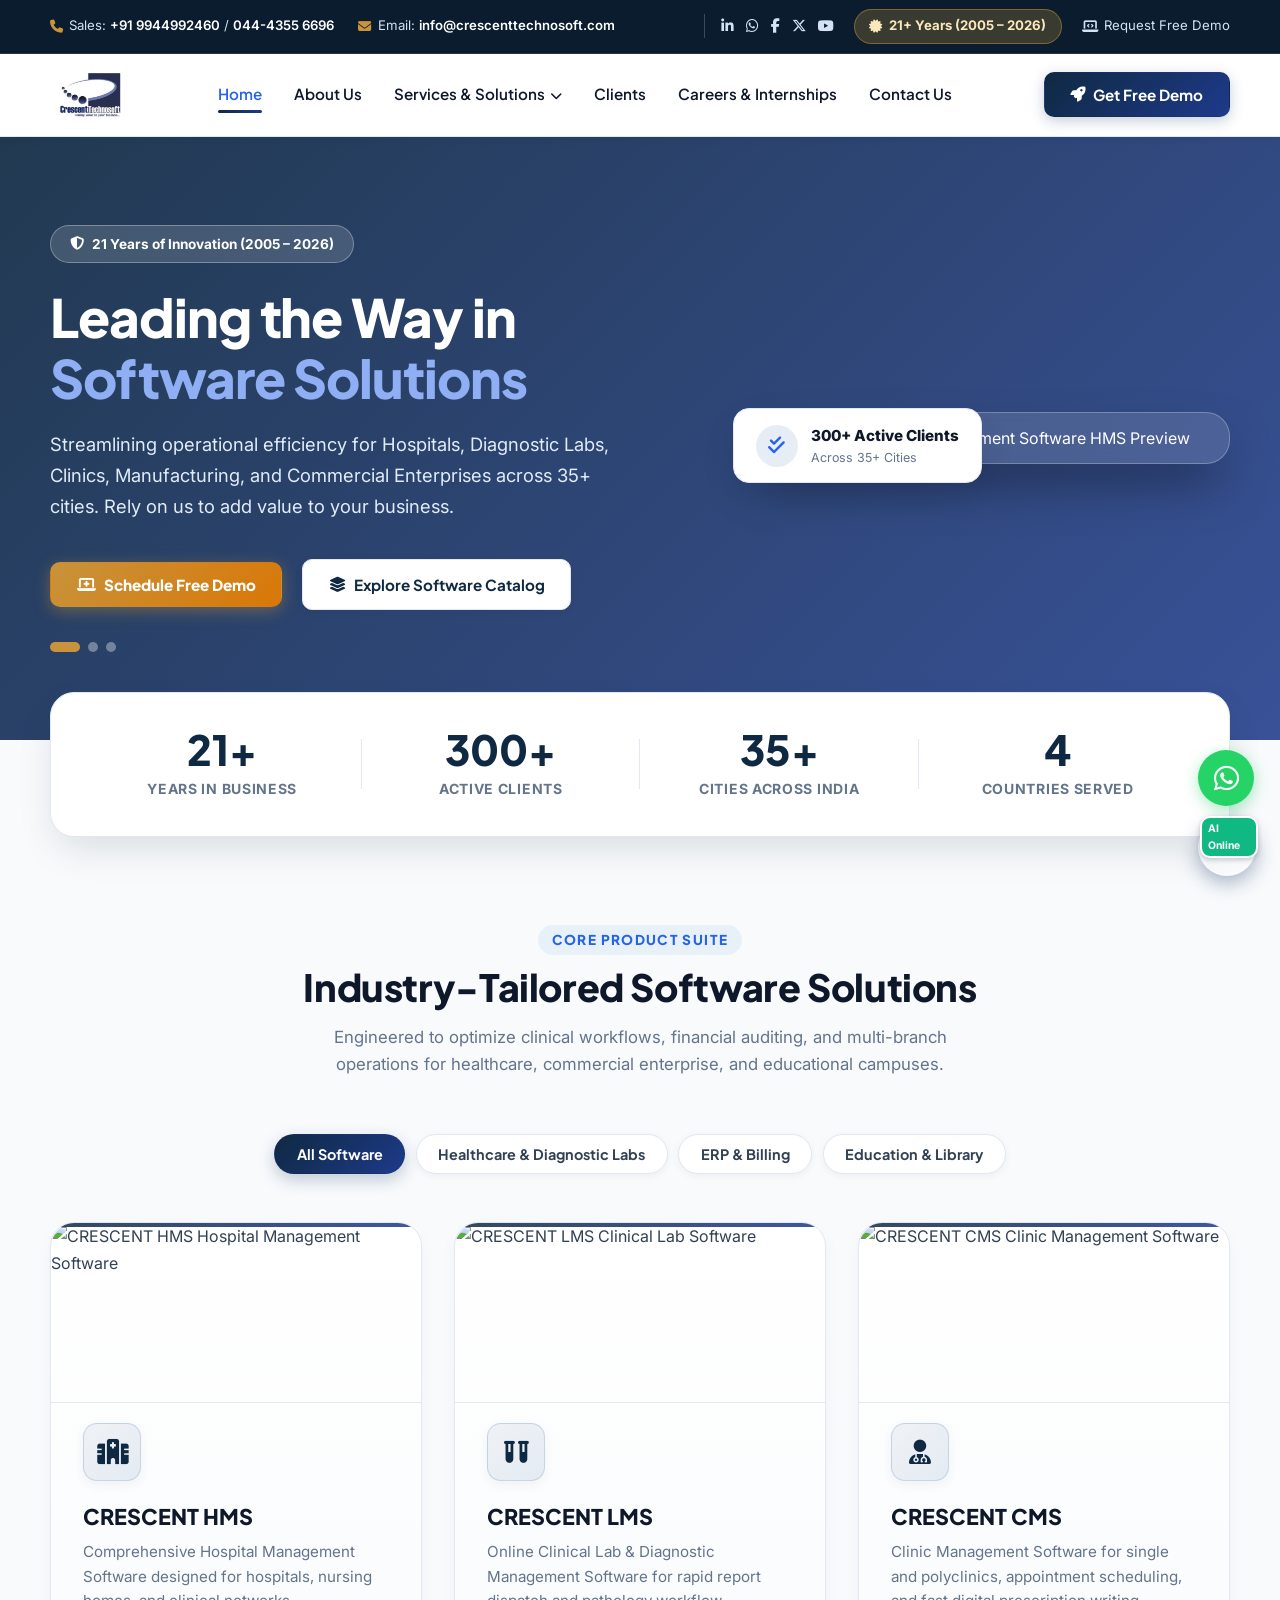
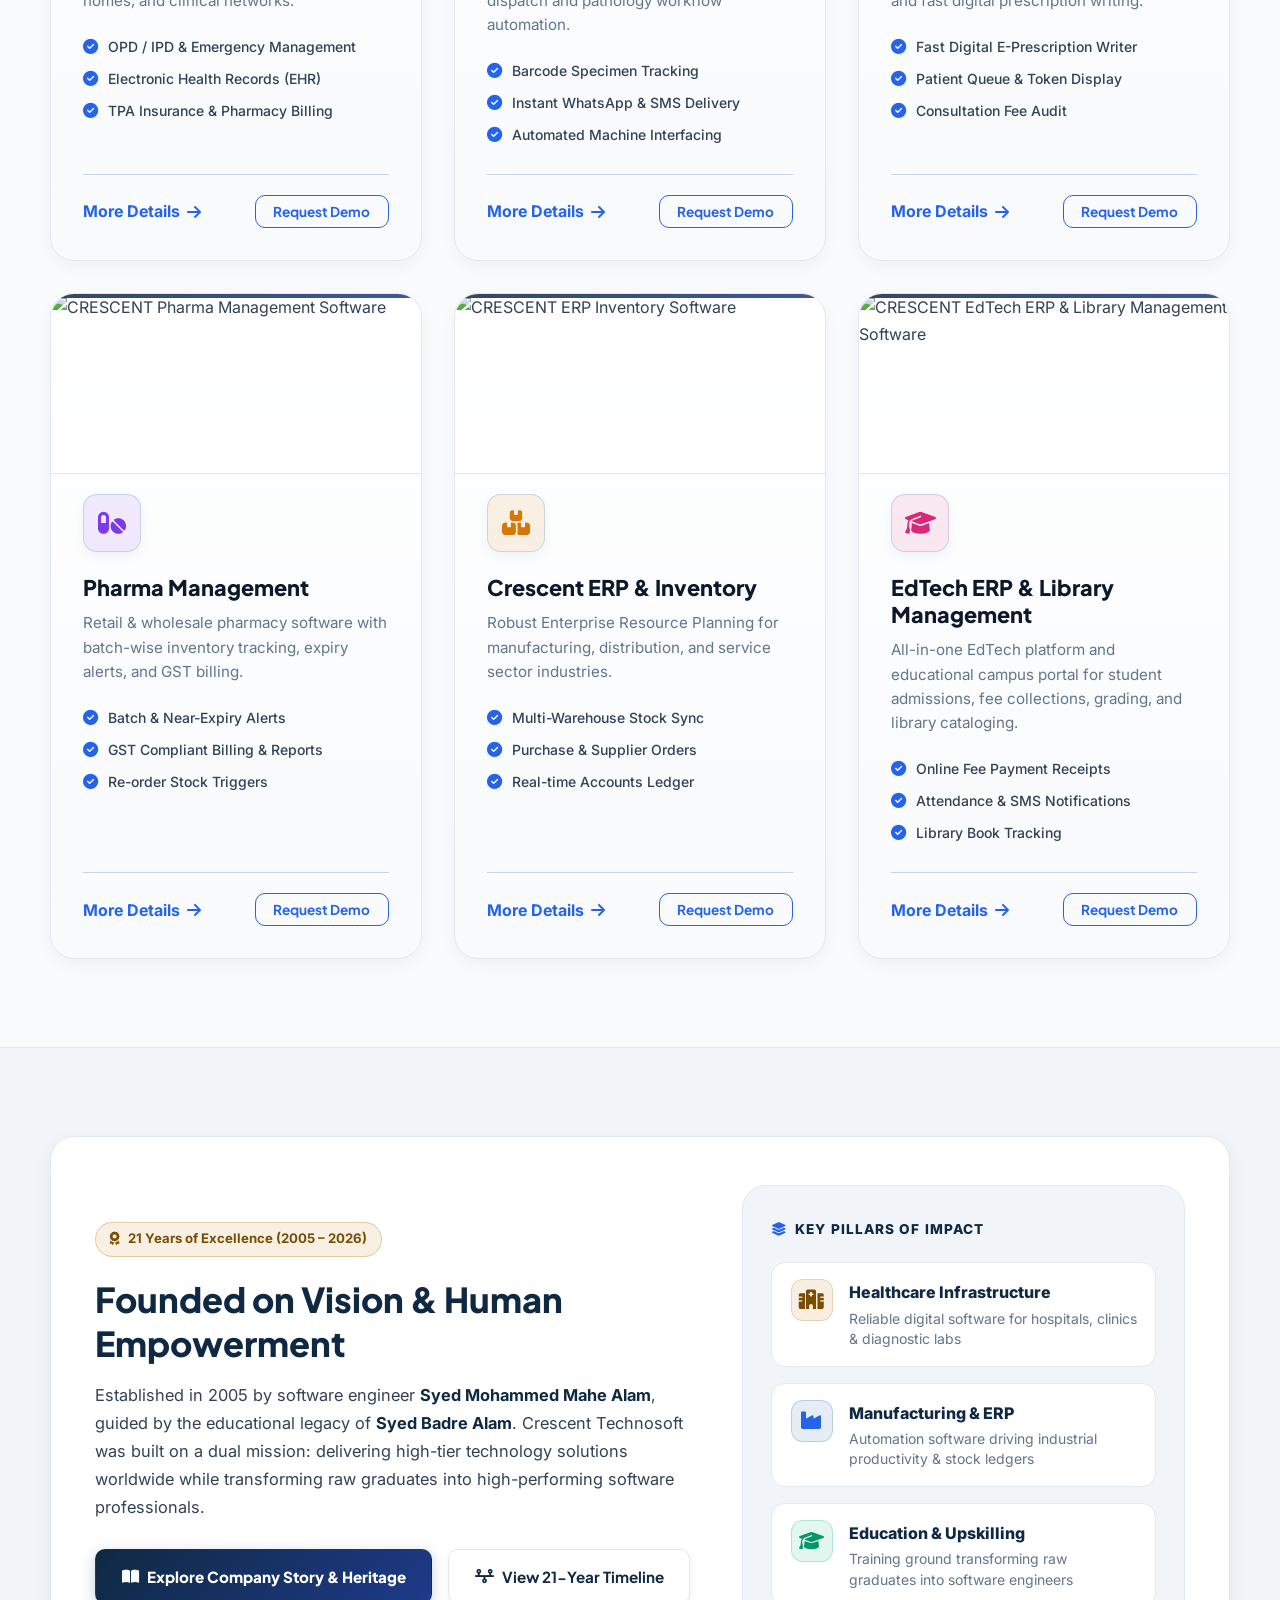
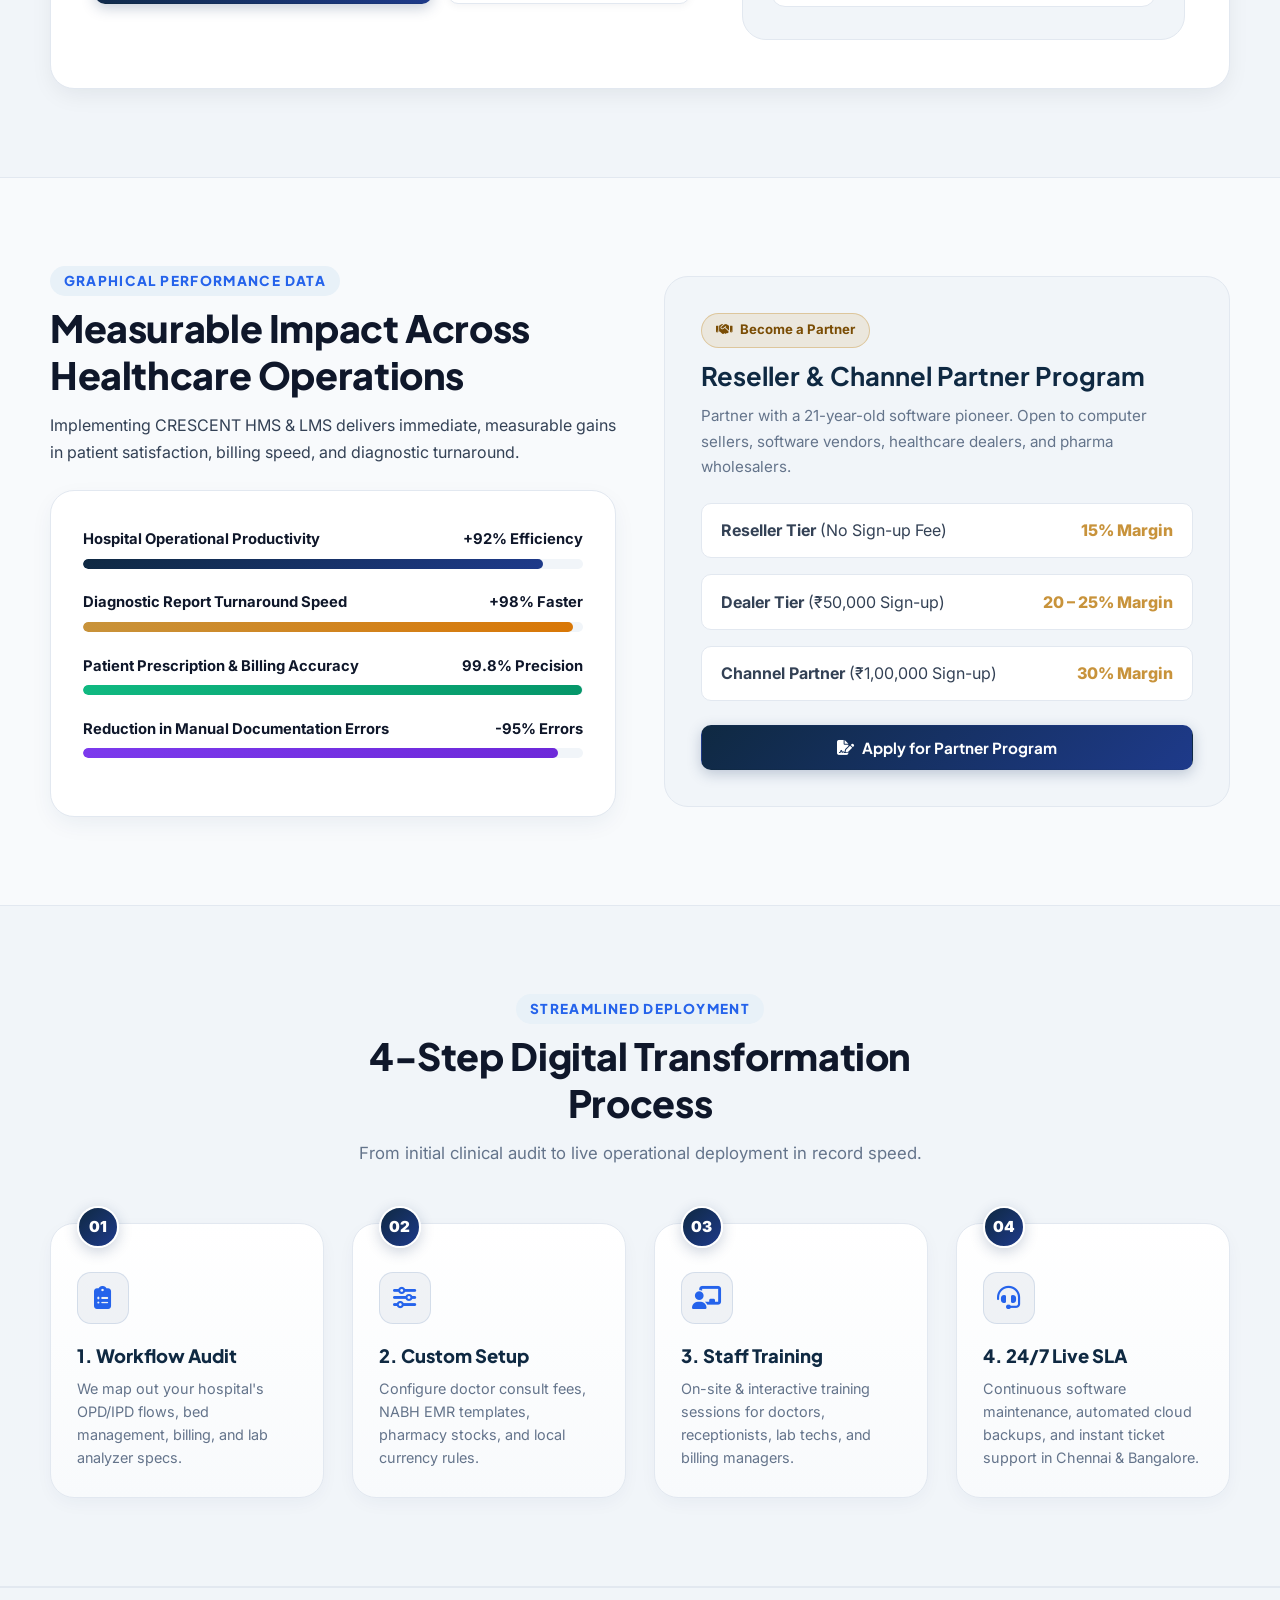
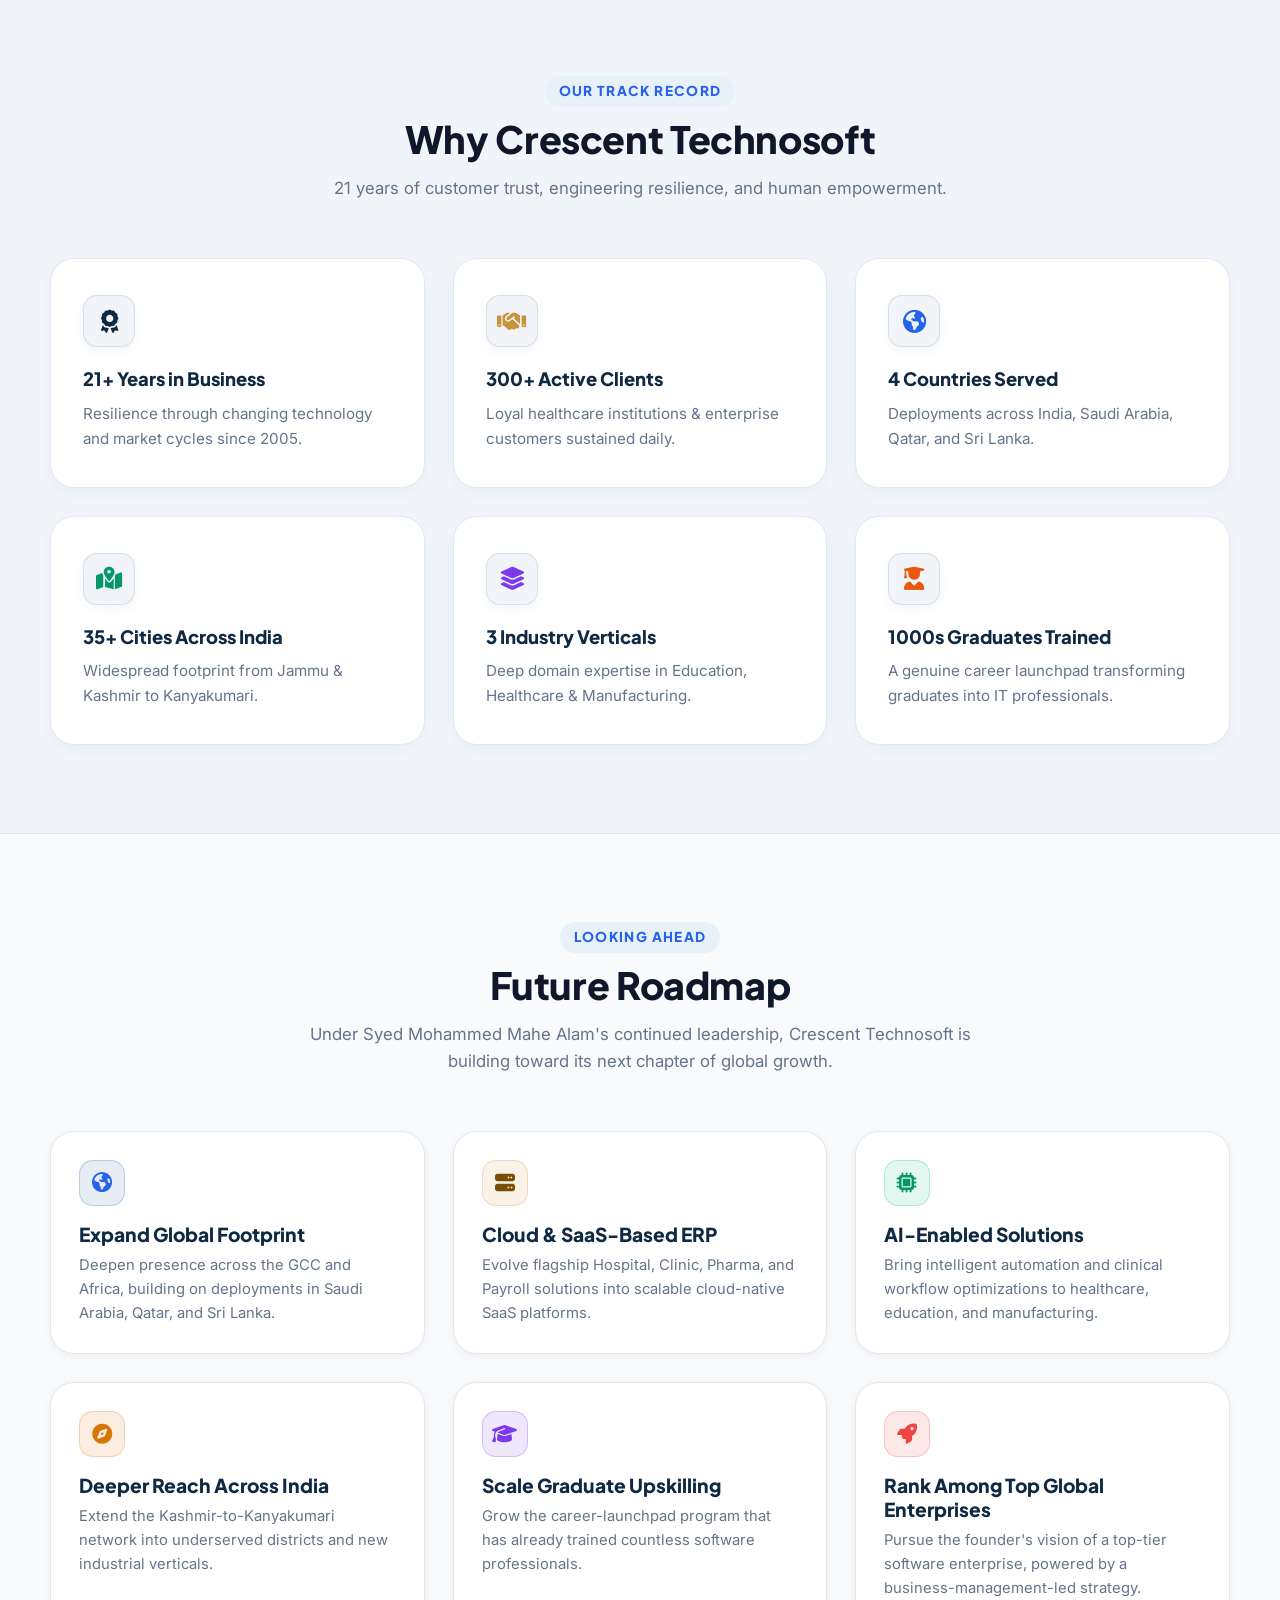
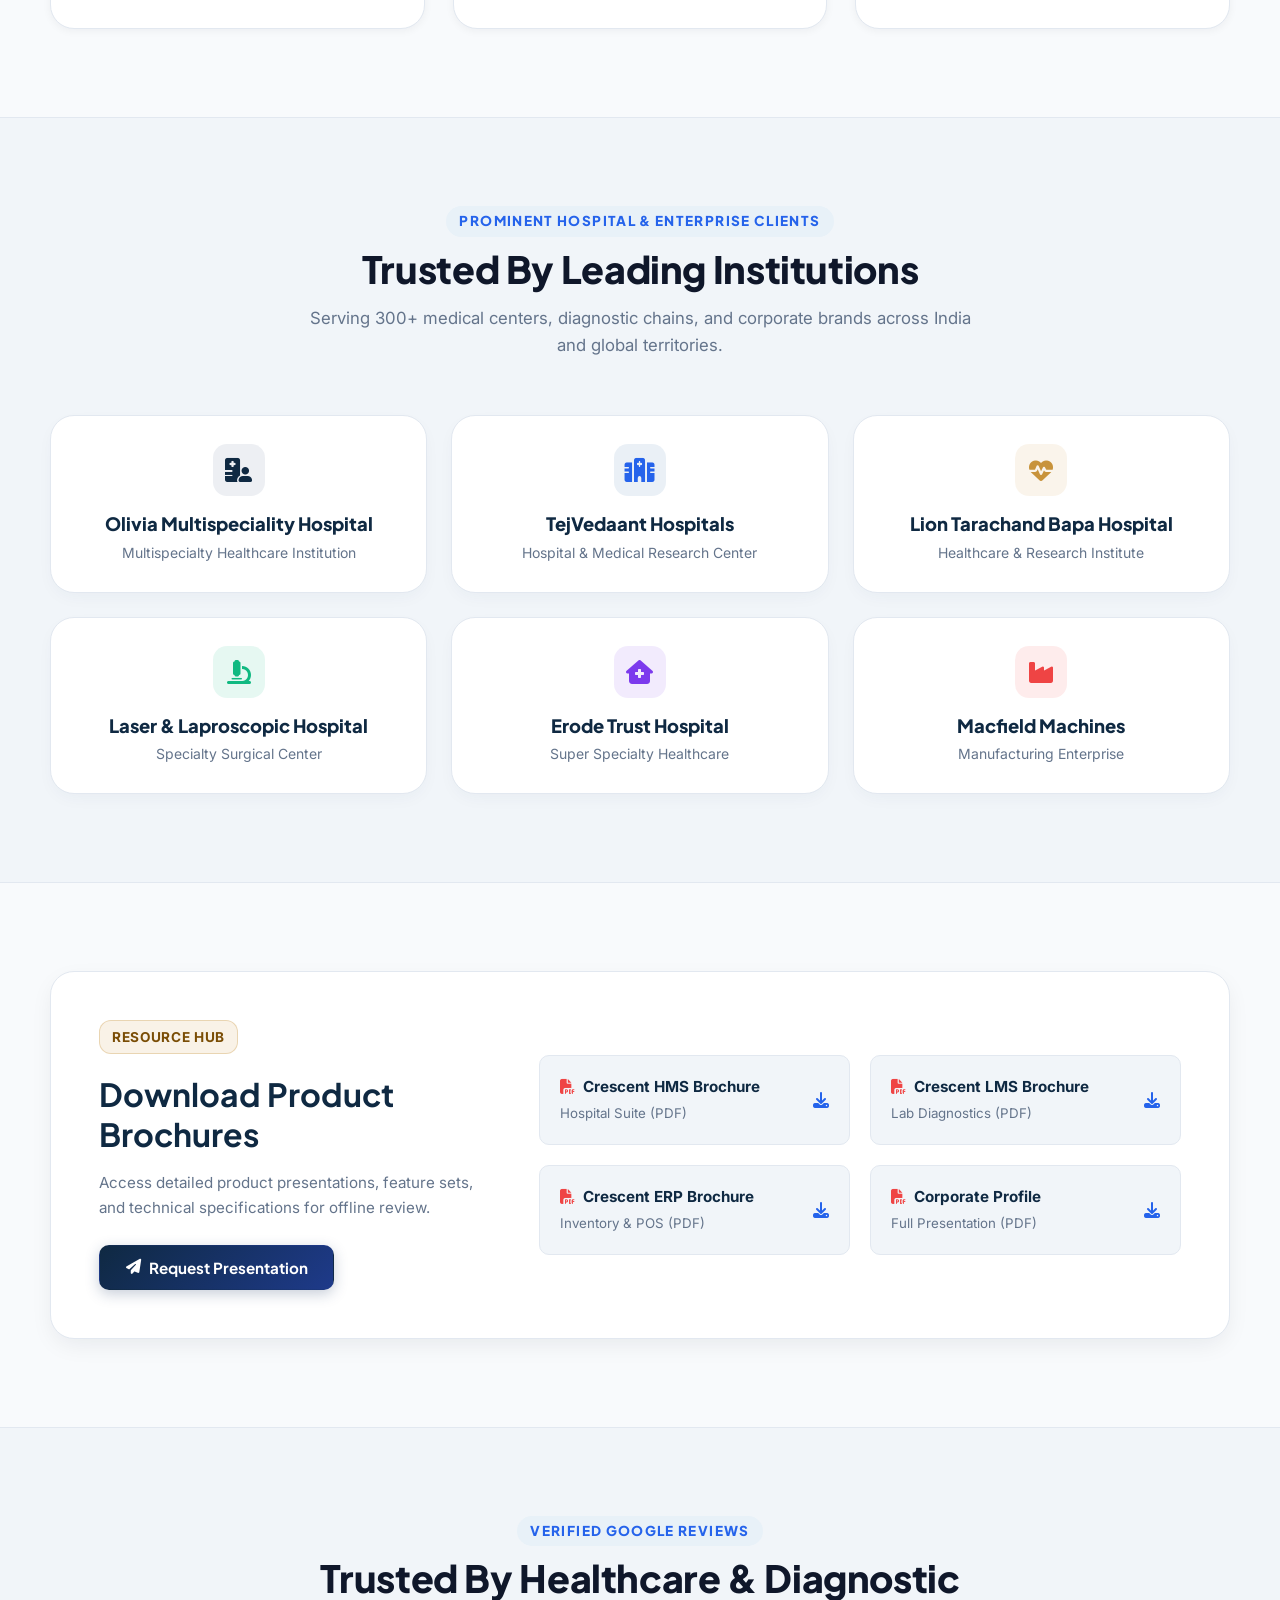
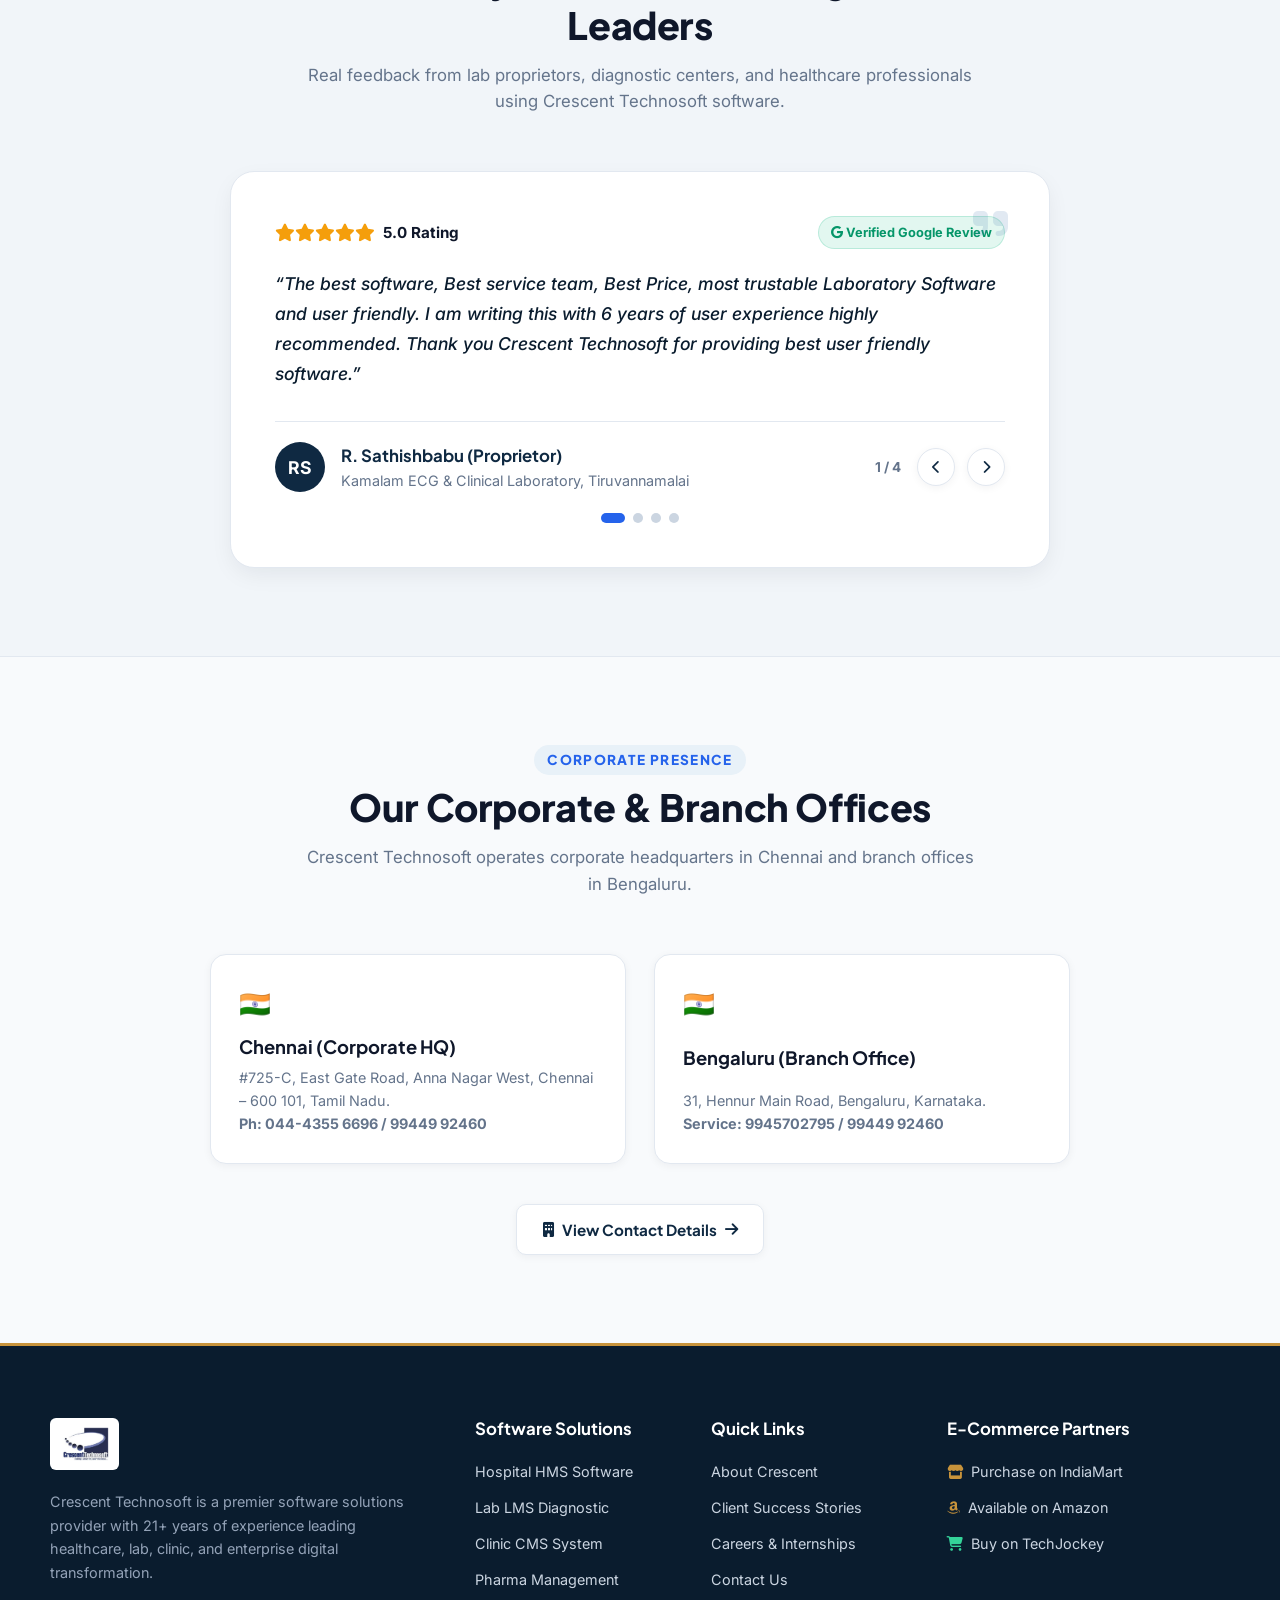
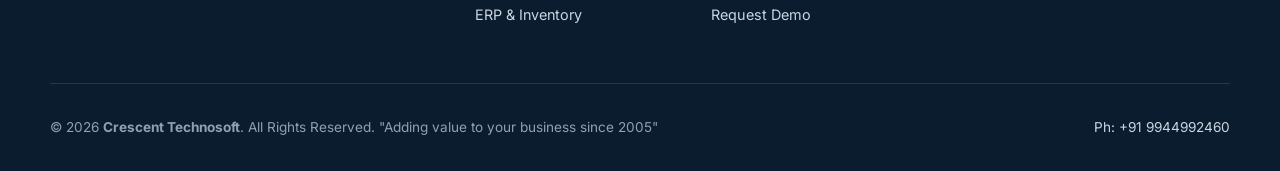
==== commit 85600754: "Update website" ====
--- a/index.html
+++ b/index.html
@@ -5,10 +5,10 @@
   <meta name="viewport" content="width=device-width, initial-scale=1.0">
   
   <!-- Primary SEO Meta Tags -->
-  <title>Crescent Technosoft | Best Hospital Management HMS, Lab LMS & Enterprise Software</title>
-  <meta name="title" content="Crescent Technosoft | Best Hospital Management HMS, Lab LMS & Enterprise Software">
-  <meta name="description" content="Crescent Technosoft (2005-2026) is a leading provider of Hospital Management Software (CRESCENT HMS), Diagnostic Lab Software (CRESCENT LMS at ₹999/mo), Clinic CMS, Pharma, and Enterprise ERP software solutions with over 21 years of industry excellence.">
-  <meta name="keywords" content="Hospital Management Software, HMS, Lab Management Software, LMS, Diagnostic Software, Clinic Management Software, Pharma Billing Software, Enterprise ERP, Crescent Technosoft, Chennai, Bangalore, Syed Mohammed Mahe Alam">
+  <title>Crescent Technosoft | Hospital Management Software in India, Bangalore, Chennai</title>
+  <meta name="title" content="Crescent Technosoft | Hospital Management Software in India, Bangalore, Chennai">
+  <meta name="description" content="Crescent Technosoft (2005-2026) is a premier provider of Hospital Management Software in India, Hospital Software in Bangalore, Software Providers in Chennai, Diagnostic Lab Software, and Enterprise ERP solutions.">
+  <meta name="keywords" content="Hospital mgmt software in India, hospital software in bangalore, software providers in chennai, Hospital Management Software India, HMS Bangalore, Clinic Software Chennai, Diagnostic Lab Software Bangalore, Lab Management Software Chennai, Crescent Technosoft, Syed Mohammed Mahe Alam, Hospital Software Providers Chennai, Healthcare ERP India">
   <meta name="robots" content="index, follow">
   <meta name="author" content="Crescent Technosoft">
   <link rel="canonical" href="http://www.crescenttechnosofts.com/index.html">
@@ -16,15 +16,15 @@
   <!-- Open Graph / Facebook SEO -->
   <meta property="og:type" content="website">
   <meta property="og:url" content="http://www.crescenttechnosofts.com/">
-  <meta property="og:title" content="Crescent Technosoft | Best Hospital Management HMS, Lab LMS & Enterprise Software">
-  <meta property="og:description" content="Empowering 300+ hospitals, diagnostic labs, clinics, and commercial enterprises across 35+ cities for over 21 years. Request a free demo today.">
+  <meta property="og:title" content="Crescent Technosoft | Hospital Management Software in India, Bangalore, Chennai">
+  <meta property="og:description" content="Top provider of Hospital Management Software in India, Bangalore & Chennai. 21+ years of technology leadership in HMS, Diagnostic LIMS, and ERP.">
   <meta property="og:image" content="http://www.crescenttechnosofts.com/assets/logo.png">
 
   <!-- Twitter SEO -->
   <meta property="twitter:card" content="summary_large_image">
   <meta property="twitter:url" content="http://www.crescenttechnosofts.com/">
   <meta property="twitter:title" content="Crescent Technosoft | Healthcare & Enterprise Software Solutions">
-  <meta property="twitter:description" content="21+ years of technology innovation in Hospital HMS, Diagnostic LMS, Clinic CMS, and ERP software (2005 - 2026).">
+  <meta property="twitter:description" content="Top provider of Hospital Management Software in India, Bangalore & Chennai (2005 - 2026).">
   <meta property="twitter:image" content="http://www.crescenttechnosofts.com/assets/logo.png">
 
   <!-- JSON-LD Structured Data Schema for SEO -->
@@ -38,7 +38,7 @@
     "founder": "Syed Mohammed Mahe Alam",
     "foundingDate": "2005",
     "slogan": "Adding value to your business...",
-    "description": "Leading provider of Hospital Management Software (HMS), Lab LMS, Clinic CMS, and Enterprise ERP software solutions.",
+    "description": "Leading provider of Hospital Management Software in India, Hospital Software in Bangalore, Software Providers in Chennai.",
     "contactPoint": [
       {
         "@type": "ContactPoint",
@@ -83,9 +83,16 @@
           </div>
         </div>
         <div class="top-right-links">
+          <div class="top-social-links">
+            <a href="https://linkedin.com" target="_blank" title="LinkedIn"><i class="fa-brands fa-linkedin-in"></i></a>
+            <a href="https://wa.me/919944992460" target="_blank" title="WhatsApp"><i class="fa-brands fa-whatsapp"></i></a>
+            <a href="https://facebook.com" target="_blank" title="Facebook"><i class="fa-brands fa-facebook-f"></i></a>
+            <a href="https://x.com" target="_blank" title="Twitter / X"><i class="fa-brands fa-x-twitter"></i></a>
+            <a href="https://youtube.com" target="_blank" title="YouTube"><i class="fa-brands fa-youtube"></i></a>
+          </div>
           <div class="badge-gold">
             <i class="fa-solid fa-certificate"></i>
-            <span>21+ Years of Innovation (2005 – 2026)</span>
+            <span>21+ Years (2005 – 2026)</span>
           </div>
           <a href="#" class="top-contact-item open-demo-modal"><i class="fa-solid fa-laptop-code"></i> Request Free Demo</a>
         </div>
@@ -169,7 +176,7 @@
           <h1 class="hero-title">Leading the Way in <span>Software Solutions</span></h1>
           <p class="hero-subtitle">Streamlining operational efficiency for Hospitals, Diagnostic Labs, Clinics, Manufacturing, and Commercial Enterprises across 35+ cities. Rely on us to add value to your business.</p>
           <div class="hero-actions">
-            <button class="btn btn-primary open-demo-modal"><i class="fa-solid fa-laptop-medical"></i> Schedule Free Demo</button>
+            <button class="btn btn-gold open-demo-modal"><i class="fa-solid fa-laptop-medical"></i> Schedule Free Demo</button>
             <a href="solutions.html" class="btn btn-secondary"><i class="fa-solid fa-layer-group"></i> Explore Software Catalog</a>
           </div>
 
@@ -245,6 +252,9 @@
         <!-- HMS Card -->
         <article class="solution-card" data-category="healthcare">
           <div>
+            <div style="margin:-2.25rem -2rem 1.25rem -2rem; height:180px; overflow:hidden; border-top-left-radius:var(--radius-xl); border-top-right-radius:var(--radius-xl); border-bottom:1px solid var(--border-color);">
+              <img src="https://images.unsplash.com/photo-1516549655169-df83a0774514?auto=format&fit=crop&w=800&q=80" alt="CRESCENT HMS Hospital Management Software" style="width:100%; height:100%; object-fit:cover;">
+            </div>
             <div class="card-icon-wrapper"><i class="fa-solid fa-hospital"></i></div>
             <h3 class="card-title">CRESCENT HMS</h3>
             <p class="card-text">Comprehensive Hospital Management Software designed for hospitals, nursing homes, and clinical networks.</p>
@@ -255,17 +265,20 @@
             </ul>
           </div>
           <div class="card-footer">
-            <a href="solutions.html#healthcare" class="link-arrow" title="Learn details about Crescent HMS">Learn Details <i class="fa-solid fa-arrow-right"></i></a>
-            <button class="btn btn-sm btn-outline open-demo-modal">Request Demo</button>
+            <a href="solutions.html#healthcare" class="link-arrow" title="More details about Crescent HMS">More Details <i class="fa-solid fa-arrow-right"></i></a>
+            <button class="btn btn-sm btn-outline open-demo-modal" data-product="HMS">Request Demo</button>
           </div>
         </article>
 
         <!-- LMS Card -->
         <article class="solution-card" data-category="healthcare">
           <div>
+            <div style="margin:-2.25rem -2rem 1.25rem -2rem; height:180px; overflow:hidden; border-top-left-radius:var(--radius-xl); border-top-right-radius:var(--radius-xl); border-bottom:1px solid var(--border-color);">
+              <img src="https://images.unsplash.com/photo-1579154204601-01588f351e67?auto=format&fit=crop&w=800&q=80" alt="CRESCENT LMS Clinical Lab Software" style="width:100%; height:100%; object-fit:cover;">
+            </div>
             <div class="card-icon-wrapper"><i class="fa-solid fa-vials"></i></div>
             <h3 class="card-title">CRESCENT LMS</h3>
-            <p class="card-text">Online Clinical Lab & Diagnostic Management Software starting at just ₹999/month for rapid report dispatch.</p>
+            <p class="card-text">Online Clinical Lab & Diagnostic Management Software for rapid report dispatch and pathology workflow automation.</p>
             <ul class="card-features-list">
               <li><i class="fa-solid fa-circle-check"></i> Barcode Specimen Tracking</li>
               <li><i class="fa-solid fa-circle-check"></i> Instant WhatsApp & SMS Delivery</li>
@@ -273,14 +286,17 @@
             </ul>
           </div>
           <div class="card-footer">
-            <a href="solutions.html#lab" class="link-arrow" title="Learn details about Crescent LMS">Learn Details <i class="fa-solid fa-arrow-right"></i></a>
-            <button class="btn btn-sm btn-outline open-demo-modal">Request Demo</button>
+            <a href="solutions.html#lab" class="link-arrow" title="More details about Crescent LMS">More Details <i class="fa-solid fa-arrow-right"></i></a>
+            <button class="btn btn-sm btn-outline open-demo-modal" data-product="LMS">Request Demo</button>
           </div>
         </article>
 
         <!-- CMS Card -->
         <article class="solution-card" data-category="healthcare">
           <div>
+            <div style="margin:-2.25rem -2rem 1.25rem -2rem; height:180px; overflow:hidden; border-top-left-radius:var(--radius-xl); border-top-right-radius:var(--radius-xl); border-bottom:1px solid var(--border-color);">
+              <img src="https://images.unsplash.com/photo-1629909613654-28e377c37b09?auto=format&fit=crop&w=800&q=80" alt="CRESCENT CMS Clinic Management Software" style="width:100%; height:100%; object-fit:cover;">
+            </div>
             <div class="card-icon-wrapper"><i class="fa-solid fa-user-doctor"></i></div>
             <h3 class="card-title">CRESCENT CMS</h3>
             <p class="card-text">Clinic Management Software for single and polyclinics, appointment scheduling, and fast digital prescription writing.</p>
@@ -291,14 +307,17 @@
             </ul>
           </div>
           <div class="card-footer">
-            <a href="solutions.html#clinic" class="link-arrow" title="Learn details about Crescent CMS">Learn Details <i class="fa-solid fa-arrow-right"></i></a>
-            <button class="btn btn-sm btn-outline open-demo-modal">Request Demo</button>
+            <a href="solutions.html#clinic" class="link-arrow" title="More details about Crescent CMS">More Details <i class="fa-solid fa-arrow-right"></i></a>
+            <button class="btn btn-sm btn-outline open-demo-modal" data-product="CMS">Request Demo</button>
           </div>
         </article>
 
         <!-- Pharma Management -->
         <article class="solution-card" data-category="healthcare">
           <div>
+            <div style="margin:-2.25rem -2rem 1.25rem -2rem; height:180px; overflow:hidden; border-top-left-radius:var(--radius-xl); border-top-right-radius:var(--radius-xl); border-bottom:1px solid var(--border-color);">
+              <img src="https://images.unsplash.com/photo-1586015555751-63bb77f4322a?auto=format&fit=crop&w=800&q=80" alt="CRESCENT Pharma Management Software" style="width:100%; height:100%; object-fit:cover;">
+            </div>
             <div class="card-icon-wrapper" style="color:#7c3aed; background:rgba(124,58,237,0.1);"><i class="fa-solid fa-pills"></i></div>
             <h3 class="card-title">Pharma Management</h3>
             <p class="card-text">Retail & wholesale pharmacy software with batch-wise inventory tracking, expiry alerts, and GST billing.</p>
@@ -309,14 +328,17 @@
             </ul>
           </div>
           <div class="card-footer">
-            <a href="solutions.html#pharma" class="link-arrow" title="Learn details about Pharma Software">Learn Details <i class="fa-solid fa-arrow-right"></i></a>
-            <button class="btn btn-sm btn-outline open-demo-modal">Request Demo</button>
+            <a href="solutions.html#pharma" class="link-arrow" title="More details about Pharma Software">More Details <i class="fa-solid fa-arrow-right"></i></a>
+            <button class="btn btn-sm btn-outline open-demo-modal" data-product="Pharma">Request Demo</button>
           </div>
         </article>
 
         <!-- ERP Card -->
         <article class="solution-card" data-category="enterprise">
           <div>
+            <div style="margin:-2.25rem -2rem 1.25rem -2rem; height:180px; overflow:hidden; border-top-left-radius:var(--radius-xl); border-top-right-radius:var(--radius-xl); border-bottom:1px solid var(--border-color);">
+              <img src="https://images.unsplash.com/photo-1581091226825-a6a2a5aee158?auto=format&fit=crop&w=800&q=80" alt="CRESCENT ERP Inventory Software" style="width:100%; height:100%; object-fit:cover;">
+            </div>
             <div class="card-icon-wrapper" style="color:#d97706; background:rgba(217,119,6,0.1);"><i class="fa-solid fa-boxes-stacked"></i></div>
             <h3 class="card-title">Crescent ERP & Inventory</h3>
             <p class="card-text">Robust Enterprise Resource Planning for manufacturing, distribution, and service sector industries.</p>
@@ -327,17 +349,20 @@
             </ul>
           </div>
           <div class="card-footer">
-            <a href="solutions.html#erp" class="link-arrow" title="Learn details about Crescent ERP">Learn Details <i class="fa-solid fa-arrow-right"></i></a>
-            <button class="btn btn-sm btn-outline open-demo-modal">Request Demo</button>
+            <a href="solutions.html#erp" class="link-arrow" title="More details about Crescent ERP">More Details <i class="fa-solid fa-arrow-right"></i></a>
+            <button class="btn btn-sm btn-outline open-demo-modal" data-product="ERP">Request Demo</button>
           </div>
         </article>
 
-        <!-- School Management -->
+        <!-- EdTech ERP Card -->
         <article class="solution-card" data-category="education">
           <div>
+            <div style="margin:-2.25rem -2rem 1.25rem -2rem; height:180px; overflow:hidden; border-top-left-radius:var(--radius-xl); border-top-right-radius:var(--radius-xl); border-bottom:1px solid var(--border-color);">
+              <img src="https://images.unsplash.com/photo-1523240795612-9a054b0db644?auto=format&fit=crop&w=800&q=80" alt="CRESCENT EdTech ERP & Library Management Software" style="width:100%; height:100%; object-fit:cover;">
+            </div>
             <div class="card-icon-wrapper" style="color:#db2777; background:rgba(219,39,119,0.1);"><i class="fa-solid fa-graduation-cap"></i></div>
-            <h3 class="card-title">School & Library System</h3>
-            <p class="card-text">All-in-one educational campus portal for student admissions, fee collections, grading, and library cataloging.</p>
+            <h3 class="card-title">EdTech ERP & Library Management</h3>
+            <p class="card-text">All-in-one EdTech platform and educational campus portal for student admissions, fee collections, grading, and library cataloging.</p>
             <ul class="card-features-list">
               <li><i class="fa-solid fa-circle-check"></i> Online Fee Payment Receipts</li>
               <li><i class="fa-solid fa-circle-check"></i> Attendance & SMS Notifications</li>
@@ -345,8 +370,8 @@
             </ul>
           </div>
           <div class="card-footer">
-            <a href="solutions.html#school" class="link-arrow" title="Learn details about School System">Learn Details <i class="fa-solid fa-arrow-right"></i></a>
-            <button class="btn btn-sm btn-outline open-demo-modal">Request Demo</button>
+            <a href="solutions.html#school" class="link-arrow" title="More details about EdTech ERP & Library Management">More Details <i class="fa-solid fa-arrow-right"></i></a>
+            <button class="btn btn-sm btn-outline open-demo-modal" data-product="EdTech">Request Demo</button>
           </div>
         </article>
 
@@ -354,31 +379,343 @@
     </div>
   </section>
 
-  <!-- Feature Highlights -->
+  <!-- Leadership & Heritage Executive Spotlight -->
+  <section class="section section-subtle" id="leadership-section">
+    <div class="container">
+      <div style="background: #ffffff; border-radius: var(--radius-xl); padding: 3rem 2.75rem; color: var(--text-dark); border: 1.5px solid var(--border-color); box-shadow: var(--shadow-md); display: grid; grid-template-columns: 1.15fr 0.85fr; gap: 3rem; align-items: center;">
+        <div>
+          <span class="badge-gold" style="margin-bottom: 1.25rem;">
+            <i class="fa-solid fa-award"></i> 21 Years of Excellence (2005 – 2026)
+          </span>
+          <h2 style="color: var(--logo-navy); font-size: 2.15rem; font-weight: 800; line-height: 1.3; margin-bottom: 1rem;">Founded on Vision & Human Empowerment</h2>
+          <p style="color: var(--text-body); font-size: 1.025rem; line-height: 1.7; margin-bottom: 1.75rem;">
+            Established in 2005 by software engineer <strong style="color: var(--logo-navy);">Syed Mohammed Mahe Alam</strong>, guided by the educational legacy of <strong style="color: var(--logo-navy);">Syed Badre Alam</strong>. Crescent Technosoft was built on a dual mission: delivering high-tier technology solutions worldwide while transforming raw graduates into high-performing software professionals.
+          </p>
+          <div style="display: flex; gap: 1rem; align-items: center; flex-wrap: wrap;">
+            <a href="about.html" class="btn btn-primary" style="padding: 0.85rem 1.6rem; font-weight: 800;"><i class="fa-solid fa-book-open"></i> Explore Company Story & Heritage</a>
+            <a href="about.html#journey-section" class="btn btn-secondary" style="padding: 0.85rem 1.6rem; font-weight: 700;"><i class="fa-solid fa-timeline"></i> View 21-Year Timeline</a>
+          </div>
+        </div>
+
+        <div style="background: var(--bg-subtle); border-radius: var(--radius-xl); padding: 2rem 1.75rem; border: 1.5px solid var(--border-color);">
+          <div style="font-size: 0.85rem; color: var(--logo-navy); font-weight: 800; text-transform: uppercase; letter-spacing: 0.08em; margin-bottom: 1.35rem; display: flex; align-items: center; gap: 0.5rem;">
+            <i class="fa-solid fa-layer-group" style="color: var(--logo-swoosh-blue);"></i> Key Pillars of Impact
+          </div>
+          
+          <div style="display: flex; flex-direction: column; gap: 1rem;">
+            <!-- Pillar 1: Healthcare -->
+            <div style="display: flex; gap: 1rem; align-items: flex-start; background: #ffffff; padding: 1rem 1.15rem; border-radius: 14px; border: 1px solid var(--border-color);">
+              <div style="width: 42px; height: 42px; border-radius: 12px; background: rgba(200, 147, 59, 0.15); color: #7a4d05; display: flex; align-items: center; justify-content: center; font-size: 1.25rem; flex-shrink: 0; border: 1px solid rgba(200, 147, 59, 0.3);">
+                <i class="fa-solid fa-hospital"></i>
+              </div>
+              <div>
+                <strong style="color: var(--logo-navy); font-size: 1rem; display: block; margin-bottom: 0.2rem; font-weight: 800;">Healthcare Infrastructure</strong>
+                <span style="color: var(--text-muted); font-size: 0.875rem; line-height: 1.45; display: block;">Reliable digital software for hospitals, clinics & diagnostic labs</span>
+              </div>
+            </div>
+
+            <!-- Pillar 2: Manufacturing -->
+            <div style="display: flex; gap: 1rem; align-items: flex-start; background: #ffffff; padding: 1rem 1.15rem; border-radius: 14px; border: 1px solid var(--border-color);">
+              <div style="width: 42px; height: 42px; border-radius: 12px; background: rgba(54, 105, 166, 0.12); color: var(--logo-swoosh-blue); display: flex; align-items: center; justify-content: center; font-size: 1.25rem; flex-shrink: 0; border: 1px solid rgba(54, 105, 166, 0.25);">
+                <i class="fa-solid fa-industry"></i>
+              </div>
+              <div>
+                <strong style="color: var(--logo-navy); font-size: 1rem; display: block; margin-bottom: 0.2rem; font-weight: 800;">Manufacturing & ERP</strong>
+                <span style="color: var(--text-muted); font-size: 0.875rem; line-height: 1.45; display: block;">Automation software driving industrial productivity & stock ledgers</span>
+              </div>
+            </div>
+
+            <!-- Pillar 3: Education -->
+            <div style="display: flex; gap: 1rem; align-items: flex-start; background: #ffffff; padding: 1rem 1.15rem; border-radius: 14px; border: 1px solid var(--border-color);">
+              <div style="width: 42px; height: 42px; border-radius: 12px; background: rgba(16, 185, 129, 0.12); color: #059669; display: flex; align-items: center; justify-content: center; font-size: 1.25rem; flex-shrink: 0; border: 1px solid rgba(16, 185, 129, 0.25);">
+                <i class="fa-solid fa-graduation-cap"></i>
+              </div>
+              <div>
+                <strong style="color: var(--logo-navy); font-size: 1rem; display: block; margin-bottom: 0.2rem; font-weight: 800;">Education & Upskilling</strong>
+                <span style="color: var(--text-muted); font-size: 0.875rem; line-height: 1.45; display: block;">Training ground transforming raw graduates into software engineers</span>
+              </div>
+            </div>
+          </div>
+        </div>
+      </div>
+    </div>
+  </section>
+
+  <!-- Graphical Performance & Efficiency Progress Representation -->
+  <section class="section" id="graphical-metrics-section">
+    <div class="container">
+      <div style="display:grid; grid-template-columns: 1fr 1fr; gap:3rem; align-items:center;">
+        <div>
+          <span class="section-subtitle">Graphical Performance Data</span>
+          <h2 class="section-title">Measurable Impact Across Healthcare Operations</h2>
+          <p style="color:var(--text-body); font-size:1rem; margin-bottom:1.5rem; line-height:1.7;">
+            Implementing CRESCENT HMS & LMS delivers immediate, measurable gains in patient satisfaction, billing speed, and diagnostic turnaround.
+          </p>
+          
+          <div class="graphical-stats-card">
+            <div class="graph-stat-item">
+              <div class="graph-stat-label">
+                <span>Hospital Operational Productivity</span>
+                <span>+92% Efficiency</span>
+              </div>
+              <div class="graph-bar-bg">
+                <div class="graph-bar-fill" style="width:92%;"></div>
+              </div>
+            </div>
+
+            <div class="graph-stat-item">
+              <div class="graph-stat-label">
+                <span>Diagnostic Report Turnaround Speed</span>
+                <span>+98% Faster</span>
+              </div>
+              <div class="graph-bar-bg">
+                <div class="graph-bar-fill gold" style="width:98%;"></div>
+              </div>
+            </div>
+
+            <div class="graph-stat-item">
+              <div class="graph-stat-label">
+                <span>Patient Prescription & Billing Accuracy</span>
+                <span>99.8% Precision</span>
+              </div>
+              <div class="graph-bar-bg">
+                <div class="graph-bar-fill green" style="width:99.8%;"></div>
+              </div>
+            </div>
+
+            <div class="graph-stat-item">
+              <div class="graph-stat-label">
+                <span>Reduction in Manual Documentation Errors</span>
+                <span>-95% Errors</span>
+              </div>
+              <div class="graph-bar-bg">
+                <div class="graph-bar-fill" style="width:95%; background:linear-gradient(135deg, #7c3aed 0%, #6d28d9 100%);"></div>
+              </div>
+            </div>
+          </div>
+        </div>
+
+        <div>
+          <!-- Reseller & Partner Program Callout -->
+          <div style="background:var(--bg-subtle); border-radius:var(--radius-xl); padding:2.25rem; border:1px solid var(--border-color);">
+            <span class="badge-gold" style="margin-bottom:0.75rem;"><i class="fa-solid fa-handshake"></i> Become a Partner</span>
+            <h3 style="font-size:1.6rem; color:var(--logo-navy); margin-bottom:0.75rem;">Reseller & Channel Partner Program</h3>
+            <p style="color:var(--text-muted); font-size:0.95rem; margin-bottom:1.5rem;">
+              Partner with a 21-year-old software pioneer. Open to computer sellers, software vendors, healthcare dealers, and pharma wholesalers.
+            </p>
+
+            <div style="display:flex; flex-direction:column; gap:1rem; margin-bottom:1.5rem;">
+              <div style="display:flex; justify-content:space-between; background:#ffffff; padding:0.85rem 1.2rem; border-radius:var(--radius-md); border:1px solid var(--border-color);">
+                <div><strong>Reseller Tier</strong> (No Sign-up Fee)</div>
+                <div style="color:var(--accent-gold); font-weight:800;">15% Margin</div>
+              </div>
+              <div style="display:flex; justify-content:space-between; background:#ffffff; padding:0.85rem 1.2rem; border-radius:var(--radius-md); border:1px solid var(--border-color);">
+                <div><strong>Dealer Tier</strong> (₹50,000 Sign-up)</div>
+                <div style="color:var(--accent-gold); font-weight:800;">20 – 25% Margin</div>
+              </div>
+              <div style="display:flex; justify-content:space-between; background:#ffffff; padding:0.85rem 1.2rem; border-radius:var(--radius-md); border:1px solid var(--border-color);">
+                <div><strong>Channel Partner</strong> (₹1,00,000 Sign-up)</div>
+                <div style="color:var(--accent-gold); font-weight:800;">30% Margin</div>
+              </div>
+            </div>
+
+            <button class="btn btn-primary open-demo-modal" style="width:100%;"><i class="fa-solid fa-file-signature"></i> Apply for Partner Program</button>
+          </div>
+        </div>
+      </div>
+    </div>
+  </section>
+
+  <!-- Graphical Process Workflow Stepper -->
+  <section class="section section-subtle" id="process-workflow-section">
+    <div class="container">
+      <div class="section-header">
+        <span class="section-subtitle">Streamlined Deployment</span>
+        <h2 class="section-title">4-Step Digital Transformation Process</h2>
+        <p class="section-description">From initial clinical audit to live operational deployment in record speed.</p>
+      </div>
+
+      <div class="process-stepper">
+        <div class="process-step">
+          <div class="step-number">01</div>
+          <div class="step-icon"><i class="fa-solid fa-clipboard-list"></i></div>
+          <h4 class="step-title">1. Workflow Audit</h4>
+          <p class="step-desc">We map out your hospital's OPD/IPD flows, bed management, billing, and lab analyzer specs.</p>
+        </div>
+
+        <div class="process-step">
+          <div class="step-number">02</div>
+          <div class="step-icon"><i class="fa-solid fa-sliders"></i></div>
+          <h4 class="step-title">2. Custom Setup</h4>
+          <p class="step-desc">Configure doctor consult fees, NABH EMR templates, pharmacy stocks, and local currency rules.</p>
+        </div>
+
+        <div class="process-step">
+          <div class="step-number">03</div>
+          <div class="step-icon"><i class="fa-solid fa-chalkboard-user"></i></div>
+          <h4 class="step-title">3. Staff Training</h4>
+          <p class="step-desc">On-site & interactive training sessions for doctors, receptionists, lab techs, and billing managers.</p>
+        </div>
+
+        <div class="process-step">
+          <div class="step-number">04</div>
+          <div class="step-icon"><i class="fa-solid fa-headset"></i></div>
+          <h4 class="step-title">4. 24/7 Live SLA</h4>
+          <p class="step-desc">Continuous software maintenance, automated cloud backups, and instant ticket support in Chennai & Bangalore.</p>
+        </div>
+      </div>
+    </div>
+  </section>
+
+  <!-- Track Record & Why Crescent (Corporate Profile Page 9) -->
   <section class="section section-subtle" id="why-choose-us">
     <div class="container">
       <div class="section-header">
-        <span class="section-subtitle">Why Partner With Crescent</span>
-        <h2 class="section-title">Engineered For Reliability & Growth</h2>
-      </div>
-
-      <div class="features-grid">
+        <span class="section-subtitle">Our Track Record</span>
+        <h2 class="section-title">Why Crescent Technosoft</h2>
+        <p class="section-description">21 years of customer trust, engineering resilience, and human empowerment.</p>
+      </div>
+
+      <div style="display:grid; grid-template-columns:repeat(auto-fit, minmax(280px, 1fr)); gap:1.75rem;">
         <div class="feature-box">
           <div class="feature-icon-badge"><i class="fa-solid fa-award"></i></div>
-          <h3 class="feature-title">21 Years Track Record</h3>
-          <p style="color:var(--text-muted); font-size:0.95rem;">Over two decades of expertise in delivering healthcare & enterprise software across India and abroad.</p>
+          <h3 class="feature-title">21+ Years in Business</h3>
+          <p style="color:var(--text-muted); font-size:0.95rem;">Resilience through changing technology and market cycles since 2005.</p>
         </div>
 
         <div class="feature-box">
-          <div class="feature-icon-badge" style="color:var(--logo-swoosh-blue);"><i class="fa-solid fa-headset"></i></div>
-          <h3 class="feature-title">Regional Service Helpdesks</h3>
-          <p style="color:var(--text-muted); font-size:0.95rem;">Instant technical support teams available in Chennai, Bengaluru, Madurai, UAE & Sri Lanka.</p>
+          <div class="feature-icon-badge" style="color:var(--accent-gold);"><i class="fa-solid fa-handshake"></i></div>
+          <h3 class="feature-title">300+ Active Clients</h3>
+          <p style="color:var(--text-muted); font-size:0.95rem;">Loyal healthcare institutions & enterprise customers sustained daily.</p>
         </div>
 
         <div class="feature-box">
-          <div class="feature-icon-badge" style="color:#059669;"><i class="fa-solid fa-lock"></i></div>
-          <h3 class="feature-title">Encrypted Data Protection</h3>
-          <p style="color:var(--text-muted); font-size:0.95rem;">Encrypted database records, role-based user permissions, and compliance with healthcare standards.</p>
+          <div class="feature-icon-badge" style="color:var(--logo-swoosh-blue);"><i class="fa-solid fa-earth-americas"></i></div>
+          <h3 class="feature-title">4 Countries Served</h3>
+          <p style="color:var(--text-muted); font-size:0.95rem;">Deployments across India, Saudi Arabia, Qatar, and Sri Lanka.</p>
+        </div>
+
+        <div class="feature-box">
+          <div class="feature-icon-badge" style="color:#059669;"><i class="fa-solid fa-map-location-dot"></i></div>
+          <h3 class="feature-title">35+ Cities Across India</h3>
+          <p style="color:var(--text-muted); font-size:0.95rem;">Widespread footprint from Jammu & Kashmir to Kanyakumari.</p>
+        </div>
+
+        <div class="feature-box">
+          <div class="feature-icon-badge" style="color:#7c3aed;"><i class="fa-solid fa-layer-group"></i></div>
+          <h3 class="feature-title">3 Industry Verticals</h3>
+          <p style="color:var(--text-muted); font-size:0.95rem;">Deep domain expertise in Education, Healthcare & Manufacturing.</p>
+        </div>
+
+        <div class="feature-box">
+          <div class="feature-icon-badge" style="color:#ea580c;"><i class="fa-solid fa-user-graduate"></i></div>
+          <h3 class="feature-title">1000s Graduates Trained</h3>
+          <p style="color:var(--text-muted); font-size:0.95rem;">A genuine career launchpad transforming graduates into IT professionals.</p>
+        </div>
+      </div>
+    </div>
+  </section>
+
+  <!-- Future Roadmap (Corporate Profile Page 10) -->
+  <section class="section" id="future-roadmap-section">
+    <div class="container">
+      <div class="section-header">
+        <span class="section-subtitle">Looking Ahead</span>
+        <h2 class="section-title">Future Roadmap</h2>
+        <p class="section-description">Under Syed Mohammed Mahe Alam's continued leadership, Crescent Technosoft is building toward its next chapter of global growth.</p>
+      </div>
+
+      <div style="display:grid; grid-template-columns:repeat(auto-fit, minmax(300px, 1fr)); gap:1.75rem;">
+        <div style="background:#ffffff; border-radius:var(--radius-xl); padding:1.75rem; border:1.5px solid var(--border-color); box-shadow:var(--shadow-sm);">
+          <div style="width:46px; height:46px; border-radius:14px; background:rgba(54,105,166,0.12); color:var(--logo-swoosh-blue); display:flex; align-items:center; justify-content:center; font-size:1.25rem; margin-bottom:1rem; border:1px solid rgba(54,105,166,0.25);">
+            <i class="fa-solid fa-earth-americas"></i>
+          </div>
+          <h3 style="color:var(--logo-navy); font-size:1.2rem; font-weight:800; margin-bottom:0.5rem;">Expand Global Footprint</h3>
+          <p style="color:var(--text-muted); font-size:0.925rem; line-height:1.6;">Deepen presence across the GCC and Africa, building on deployments in Saudi Arabia, Qatar, and Sri Lanka.</p>
+        </div>
+
+        <div style="background:#ffffff; border-radius:var(--radius-xl); padding:1.75rem; border:1.5px solid var(--border-color); box-shadow:var(--shadow-sm);">
+          <div style="width:46px; height:46px; border-radius:14px; background:rgba(200,147,59,0.12); color:#7a4d05; display:flex; align-items:center; justify-content:center; font-size:1.25rem; margin-bottom:1rem; border:1px solid rgba(200,147,59,0.25);">
+            <i class="fa-solid fa-server"></i>
+          </div>
+          <h3 style="color:var(--logo-navy); font-size:1.2rem; font-weight:800; margin-bottom:0.5rem;">Cloud & SaaS-Based ERP</h3>
+          <p style="color:var(--text-muted); font-size:0.925rem; line-height:1.6;">Evolve flagship Hospital, Clinic, Pharma, and Payroll solutions into scalable cloud-native SaaS platforms.</p>
+        </div>
+
+        <div style="background:#ffffff; border-radius:var(--radius-xl); padding:1.75rem; border:1.5px solid var(--border-color); box-shadow:var(--shadow-sm);">
+          <div style="width:46px; height:46px; border-radius:14px; background:rgba(16,185,129,0.12); color:#059669; display:flex; align-items:center; justify-content:center; font-size:1.25rem; margin-bottom:1rem; border:1px solid rgba(16,185,129,0.25);">
+            <i class="fa-solid fa-microchip"></i>
+          </div>
+          <h3 style="color:var(--logo-navy); font-size:1.2rem; font-weight:800; margin-bottom:0.5rem;">AI-Enabled Solutions</h3>
+          <p style="color:var(--text-muted); font-size:0.925rem; line-height:1.6;">Bring intelligent automation and clinical workflow optimizations to healthcare, education, and manufacturing.</p>
+        </div>
+
+        <div style="background:#ffffff; border-radius:var(--radius-xl); padding:1.75rem; border:1.5px solid var(--border-color); box-shadow:var(--shadow-sm);">
+          <div style="width:46px; height:46px; border-radius:14px; background:rgba(217,119,6,0.12); color:#d97706; display:flex; align-items:center; justify-content:center; font-size:1.25rem; margin-bottom:1rem; border:1px solid rgba(217,119,6,0.25);">
+            <i class="fa-solid fa-compass"></i>
+          </div>
+          <h3 style="color:var(--logo-navy); font-size:1.2rem; font-weight:800; margin-bottom:0.5rem;">Deeper Reach Across India</h3>
+          <p style="color:var(--text-muted); font-size:0.925rem; line-height:1.6;">Extend the Kashmir-to-Kanyakumari network into underserved districts and new industrial verticals.</p>
+        </div>
+
+        <div style="background:#ffffff; border-radius:var(--radius-xl); padding:1.75rem; border:1.5px solid var(--border-color); box-shadow:var(--shadow-sm);">
+          <div style="width:46px; height:46px; border-radius:14px; background:rgba(124,58,237,0.12); color:#7c3aed; display:flex; align-items:center; justify-content:center; font-size:1.25rem; margin-bottom:1rem; border:1px solid rgba(124,58,237,0.25);">
+            <i class="fa-solid fa-graduation-cap"></i>
+          </div>
+          <h3 style="color:var(--logo-navy); font-size:1.2rem; font-weight:800; margin-bottom:0.5rem;">Scale Graduate Upskilling</h3>
+          <p style="color:var(--text-muted); font-size:0.925rem; line-height:1.6;">Grow the career-launchpad program that has already trained countless software professionals.</p>
+        </div>
+
+        <div style="background:#ffffff; border-radius:var(--radius-xl); padding:1.75rem; border:1.5px solid var(--border-color); box-shadow:var(--shadow-sm);">
+          <div style="width:46px; height:46px; border-radius:14px; background:rgba(239,68,68,0.12); color:#ef4444; display:flex; align-items:center; justify-content:center; font-size:1.25rem; margin-bottom:1rem; border:1px solid rgba(239,68,68,0.25);">
+            <i class="fa-solid fa-rocket"></i>
+          </div>
+          <h3 style="color:var(--logo-navy); font-size:1.2rem; font-weight:800; margin-bottom:0.5rem;">Rank Among Top Global Enterprises</h3>
+          <p style="color:var(--text-muted); font-size:0.925rem; line-height:1.6;">Pursue the founder's vision of a top-tier software enterprise, powered by a business-management-led strategy.</p>
+        </div>
+      </div>
+    </div>
+  </section>
+
+  <!-- Client Logos Showcase Grid -->
+  <section class="section section-subtle" id="client-logos-section">
+    <div class="container">
+      <div class="section-header">
+        <span class="section-subtitle">Prominent Hospital & Enterprise Clients</span>
+        <h2 class="section-title">Trusted By Leading Institutions</h2>
+        <p class="section-description">Serving 300+ medical centers, diagnostic chains, and corporate brands across India and global territories.</p>
+      </div>
+
+      <div class="clients-logo-grid">
+        <div class="client-logo-card">
+          <div class="client-logo-badge"><i class="fa-solid fa-hospital-user"></i></div>
+          <h4>Olivia Multispeciality Hospital</h4>
+          <p>Multispecialty Healthcare Institution</p>
+        </div>
+        <div class="client-logo-card">
+          <div class="client-logo-badge" style="background:rgba(54,105,166,0.1); color:var(--logo-swoosh-blue);"><i class="fa-solid fa-hospital"></i></div>
+          <h4>TejVedaant Hospitals</h4>
+          <p>Hospital & Medical Research Center</p>
+        </div>
+        <div class="client-logo-card">
+          <div class="client-logo-badge" style="background:rgba(200,147,59,0.1); color:var(--accent-gold);"><i class="fa-solid fa-heart-pulse"></i></div>
+          <h4>Lion Tarachand Bapa Hospital</h4>
+          <p>Healthcare & Research Institute</p>
+        </div>
+        <div class="client-logo-card">
+          <div class="client-logo-badge" style="background:rgba(16,185,129,0.1); color:#10b981;"><i class="fa-solid fa-microscope"></i></div>
+          <h4>Laser & Laproscopic Hospital</h4>
+          <p>Specialty Surgical Center</p>
+        </div>
+        <div class="client-logo-card">
+          <div class="client-logo-badge" style="background:rgba(124,58,237,0.1); color:#7c3aed;"><i class="fa-solid fa-house-medical"></i></div>
+          <h4>Erode Trust Hospital</h4>
+          <p>Super Specialty Healthcare</p>
+        </div>
+        <div class="client-logo-card">
+          <div class="client-logo-badge" style="background:rgba(239,68,68,0.1); color:#ef4444;"><i class="fa-solid fa-industry"></i></div>
+          <h4>Macfield Machines</h4>
+          <p>Manufacturing Enterprise</p>
         </div>
       </div>
     </div>
@@ -389,43 +726,43 @@
     <div class="container">
       <div class="brochure-card">
         <div style="max-width:400px;">
-          <span style="color:var(--accent-gold); font-weight:700; text-transform:uppercase; font-size:0.85rem; letter-spacing:0.05em;">Resource Hub</span>
-          <h2 style="color:#ffffff; font-size:2rem; margin:0.5rem 0 1rem;">Download Product Brochures</h2>
-          <p style="color:#cbd5e1; font-size:0.95rem; margin-bottom:1.5rem;">Access detailed product presentations, feature sets, and technical specifications for offline review.</p>
-          <button class="btn btn-gold open-demo-modal"><i class="fa-solid fa-paper-plane"></i> Request Presentation</button>
+          <span style="color:#7a4d05; font-weight:700; text-transform:uppercase; font-size:0.85rem; letter-spacing:0.05em; background:rgba(200,147,59,0.12); padding:0.3rem 0.75rem; border-radius:12px; border:1px solid rgba(200,147,59,0.3); display:inline-block; margin-bottom:0.75rem;">Resource Hub</span>
+          <h2 style="color:var(--logo-navy); font-size:2rem; margin:0.5rem 0 1rem;">Download Product Brochures</h2>
+          <p style="color:var(--text-muted); font-size:0.95rem; margin-bottom:1.5rem;">Access detailed product presentations, feature sets, and technical specifications for offline review.</p>
+          <button class="btn btn-primary open-demo-modal"><i class="fa-solid fa-paper-plane"></i> Request Presentation</button>
         </div>
 
         <div class="brochure-list">
-          <a href="http://www.crescenttechnosofts.com/HospitalProfile.pdf" target="_blank" class="brochure-item" title="Download Crescent HMS Hospital Brochure PDF">
+          <a href="assets/HospitalProfile.pdf" target="_blank" download="Crescent_HMS_Brochure.pdf" class="brochure-item" title="Download Crescent HMS Hospital Brochure PDF">
             <div>
-              <div class="brochure-title"><i class="fa-solid fa-file-pdf" style="color:#f87171; margin-right:4px;"></i> Crescent HMS Brochure</div>
-              <small style="color:#cbd5e1;">Hospital Suite (PDF)</small>
-            </div>
-            <i class="fa-solid fa-download" style="color:var(--accent-gold);"></i>
+              <div class="brochure-title"><i class="fa-solid fa-file-pdf" style="color:#ef4444; margin-right:4px;"></i> Crescent HMS Brochure</div>
+              <small style="color:var(--text-muted);">Hospital Suite (PDF)</small>
+            </div>
+            <i class="fa-solid fa-download" style="color:var(--logo-swoosh-blue);"></i>
           </a>
 
-          <a href="http://www.crescenttechnosofts.com/LabProfile.pdf" target="_blank" class="brochure-item" title="Download Crescent LMS Lab Brochure PDF">
+          <a href="assets/LabProfile.pdf" target="_blank" download="Crescent_LMS_Brochure.pdf" class="brochure-item" title="Download Crescent LMS Lab Brochure PDF">
             <div>
-              <div class="brochure-title"><i class="fa-solid fa-file-pdf" style="color:#f87171; margin-right:4px;"></i> Crescent LMS Brochure</div>
-              <small style="color:#cbd5e1;">Lab Diagnostics (PDF)</small>
-            </div>
-            <i class="fa-solid fa-download" style="color:var(--accent-gold);"></i>
+              <div class="brochure-title"><i class="fa-solid fa-file-pdf" style="color:#ef4444; margin-right:4px;"></i> Crescent LMS Brochure</div>
+              <small style="color:var(--text-muted);">Lab Diagnostics (PDF)</small>
+            </div>
+            <i class="fa-solid fa-download" style="color:var(--logo-swoosh-blue);"></i>
           </a>
 
-          <a href="http://www.crescenttechnosofts.com/Inventory.pdf" target="_blank" class="brochure-item" title="Download Crescent ERP Inventory Brochure PDF">
+          <a href="assets/Inventory.pdf" target="_blank" download="Crescent_ERP_Inventory_Brochure.pdf" class="brochure-item" title="Download Crescent ERP Inventory Brochure PDF">
             <div>
-              <div class="brochure-title"><i class="fa-solid fa-file-pdf" style="color:#f87171; margin-right:4px;"></i> Crescent ERP Brochure</div>
-              <small style="color:#cbd5e1;">Inventory & POS (PDF)</small>
-            </div>
-            <i class="fa-solid fa-download" style="color:var(--accent-gold);"></i>
+              <div class="brochure-title"><i class="fa-solid fa-file-pdf" style="color:#ef4444; margin-right:4px;"></i> Crescent ERP Brochure</div>
+              <small style="color:var(--text-muted);">Inventory & POS (PDF)</small>
+            </div>
+            <i class="fa-solid fa-download" style="color:var(--logo-swoosh-blue);"></i>
           </a>
 
-          <a href="http://www.crescenttechnosofts.com/CrescentProfile.pdf" target="_blank" class="brochure-item" title="Download Crescent Corporate Profile PDF">
+          <a href="assets/CrescentProfile.pdf" target="_blank" download="Crescent_Corporate_Profile.pdf" class="brochure-item" title="Download Crescent Corporate Profile PDF">
             <div>
-              <div class="brochure-title"><i class="fa-solid fa-file-pdf" style="color:#f87171; margin-right:4px;"></i> Corporate Profile</div>
-              <small style="color:#cbd5e1;">Full Presentation (PDF)</small>
-            </div>
-            <i class="fa-solid fa-download" style="color:var(--accent-gold);"></i>
+              <div class="brochure-title"><i class="fa-solid fa-file-pdf" style="color:#ef4444; margin-right:4px;"></i> Corporate Profile</div>
+              <small style="color:var(--text-muted);">Full Presentation (PDF)</small>
+            </div>
+            <i class="fa-solid fa-download" style="color:var(--logo-swoosh-blue);"></i>
           </a>
         </div>
       </div>
@@ -436,42 +773,65 @@
   <section class="section section-subtle" id="testimonials-section">
     <div class="container">
       <div class="section-header">
-        <span class="section-subtitle">Client Endorsements</span>
-        <h2 class="section-title">Trusted By Healthcare Leaders</h2>
+        <span class="section-subtitle">Verified Google Reviews</span>
+        <h2 class="section-title">Trusted By Healthcare & Diagnostic Leaders</h2>
+        <p class="section-description">Real feedback from lab proprietors, diagnostic centers, and healthcare professionals using Crescent Technosoft software.</p>
       </div>
 
       <div style="max-width:820px; margin:0 auto;" class="testimonial-card">
+        <div style="display:flex; justify-content:space-between; align-items:center; margin-bottom:1.25rem;">
+          <div style="display:flex; align-items:center; gap:0.5rem;">
+            <div style="color:#f59e0b; font-size:1.1rem;">
+              <i class="fa-solid fa-star"></i><i class="fa-solid fa-star"></i><i class="fa-solid fa-star"></i><i class="fa-solid fa-star"></i><i class="fa-solid fa-star"></i>
+            </div>
+            <span style="font-weight:700; color:var(--text-dark); font-size:0.95rem;">5.0 Rating</span>
+          </div>
+          <span style="font-size:0.8rem; background:rgba(16,185,129,0.12); color:#059669; padding:0.3rem 0.75rem; border-radius:20px; font-weight:700; border:1px solid rgba(16,185,129,0.2);">
+            <i class="fa-brands fa-google"></i> Verified Google Review
+          </span>
+        </div>
+
         <i class="fa-solid fa-quote-right quote-icon"></i>
-        <p class="testimonial-text" id="testimonialQuote">“With lots of positive feedback from our team members, we the directors of Medflebi Healthcare would like to thank Crescent Technosoft for their outstanding job leading the web redesign and laboratory management software. It went well above and beyond our expectations!”</p>
         
-        <div style="display:flex; justify-content:space-between; align-items:center; flex-wrap:wrap; gap:1rem;">
+        <div id="testimonialContainer" style="min-height:110px; transition: opacity 0.25s ease;">
+          <p class="testimonial-text" id="testimonialQuote" style="font-size:1.1rem; line-height:1.7; color:var(--logo-navy-dark); font-weight:500;">
+            “The best software, Best service team, Best Price, most trustable Laboratory Software and user friendly. I am writing this with 6 years of user experience highly recommended. Thank you Crescent Technosoft for providing best user friendly software.”
+          </p>
+        </div>
+        
+        <div style="display:flex; justify-content:space-between; align-items:center; flex-wrap:wrap; gap:1.25rem; margin-top:1.5rem; padding-top:1.25rem; border-top:1px solid var(--border-color);">
           <div class="client-profile">
-            <div class="client-avatar">SH</div>
+            <div class="client-avatar" id="testimonialAvatar" style="background:var(--logo-navy); color:#fff; font-weight:700;">RS</div>
             <div>
-              <div class="client-name" id="testimonialName">Sharoof Hussain</div>
-              <div class="client-org" id="testimonialRole">Director, Medflebi Healthcare</div>
-            </div>
-          </div>
-
-          <div style="display:flex; gap:0.5rem;">
-            <button class="btn btn-secondary btn-sm" id="prevTestimonial" aria-label="Previous Testimonial"><i class="fa-solid fa-chevron-left"></i></button>
-            <button class="btn btn-secondary btn-sm" id="nextTestimonial" aria-label="Next Testimonial"><i class="fa-solid fa-chevron-right"></i></button>
-          </div>
-        </div>
+              <div class="client-name" id="testimonialName" style="font-weight:700; color:var(--logo-navy); font-size:1.05rem;">R. Sathishbabu (Proprietor)</div>
+              <div class="client-org" id="testimonialRole" style="font-size:0.9rem; color:var(--text-muted);">Kamalam ECG & Clinical Laboratory, Tiruvannamalai</div>
+            </div>
+          </div>
+
+          <div style="display:flex; align-items:center; gap:0.75rem;">
+            <span id="testimonialCounter" style="font-size:0.85rem; font-weight:700; color:var(--text-muted); margin-right:0.25rem;">1 / 4</span>
+            <button class="btn btn-secondary btn-sm" id="prevTestimonial" aria-label="Previous Testimonial" style="width:38px; height:38px; border-radius:50%; padding:0; display:inline-flex; align-items:center; justify-content:center;"><i class="fa-solid fa-chevron-left"></i></button>
+            <button class="btn btn-secondary btn-sm" id="nextTestimonial" aria-label="Next Testimonial" style="width:38px; height:38px; border-radius:50%; padding:0; display:inline-flex; align-items:center; justify-content:center;"><i class="fa-solid fa-chevron-right"></i></button>
+          </div>
+        </div>
+
+        <!-- Slider Dots -->
+        <div id="testimonialDots" style="display:flex; justify-content:center; gap:0.5rem; margin-top:1.25rem;"></div>
+
       </div>
     </div>
   </section>
 
-  <!-- Balanced 6-Card Regional Offices Grid (Perfect 3-Column Layout!) -->
+  <!-- Key Corporate Offices Showcase -->
   <section class="section" id="locations-section">
     <div class="container">
       <div class="section-header">
-        <span class="section-subtitle">Regional Offices</span>
-        <h2 class="section-title">Global Locations & Helpdesks</h2>
-        <p class="section-description">Reach out to our regional marketing and technical service centers.</p>
-      </div>
-
-      <div class="locations-grid">
+        <span class="section-subtitle">Corporate Presence</span>
+        <h2 class="section-title">Our Corporate & Branch Offices</h2>
+        <p class="section-description">Crescent Technosoft operates corporate headquarters in Chennai and branch offices in Bengaluru.</p>
+      </div>
+
+      <div class="locations-grid" style="grid-template-columns: repeat(2, 1fr); max-width:860px; margin:0 auto;">
         <div class="location-card">
           <span class="location-flag">🇮🇳</span>
           <h3 class="location-title">Chennai (Corporate HQ)</h3>
@@ -489,42 +849,10 @@
             <strong>Service: 9945702795 / 99449 92460</strong>
           </p>
         </div>
-
-        <div class="location-card">
-          <span class="location-flag">🇦🇪</span>
-          <h3 class="location-title">UAE Regional Desk</h3>
-          <p class="location-detail">
-            Middle East Regional Sales & Technical Desk.<br>
-            <strong>Ph: +971-555277305</strong>
-          </p>
-        </div>
-
-        <div class="location-card">
-          <span class="location-flag">🇸🇦</span>
-          <h3 class="location-title">Saudi Arabia & Qatar</h3>
-          <p class="location-detail">
-            Deployment & Support in Riyadh and Gulf region.<br>
-            <strong>Ph: +971-555277305</strong>
-          </p>
-        </div>
-
-        <div class="location-card">
-          <span class="location-flag">🇱🇰</span>
-          <h3 class="location-title">Sri Lanka Branch</h3>
-          <p class="location-detail">
-            International Client Support & Implementation.<br>
-            <strong>Ph: +94-778032737</strong>
-          </p>
-        </div>
-
-        <div class="location-card">
-          <span class="location-flag">🇮🇳</span>
-          <h3 class="location-title">Madurai Desk</h3>
-          <p class="location-detail">
-            23/5, Jahangeer Khan Street, Goripalyam, Madurai – 625 002.<br>
-            <strong>Ph: 9994288209</strong>
-          </p>
-        </div>
+      </div>
+
+      <div style="text-align:center; margin-top:2.5rem;">
+        <a href="contact.html" class="btn btn-secondary"><i class="fa-solid fa-building"></i> View Contact Details <i class="fa-solid fa-arrow-right"></i></a>
       </div>
     </div>
   </section>
@@ -608,7 +936,7 @@
             <label class="form-label" for="demoProduct">Select Software Solution *</label>
             <select id="demoProduct" class="form-select" required>
               <option value="HMS">CRESCENT HMS (Hospital Management)</option>
-              <option value="LMS">CRESCENT LMS (Lab Management - ₹999/mo)</option>
+              <option value="LMS">CRESCENT LMS (Lab Management)</option>
               <option value="CMS">CRESCENT CMS (Clinic Software)</option>
               <option value="Pharma">Pharma Management</option>
               <option value="ERP">Enterprise ERP & Inventory</option>
@@ -626,6 +954,61 @@
     </div>
   </div>
 
+  <!-- Floating Action Buttons -->
+  <div class="floating-btn-group">
+    <!-- WhatsApp Floating Action Button -->
+    <a href="https://wa.me/919944992460?text=Hello%20Crescent%20Technosoft%2C%20I%20am%20interested%20in%20Hospital%20Management%20Software" target="_blank" class="whatsapp-fab" title="Direct WhatsApp Support">
+      <i class="fa-brands fa-whatsapp"></i>
+      <span class="fab-tooltip">Chat on WhatsApp</span>
+    </a>
+
+    <!-- AI Assistant Floating Action Button -->
+    <div class="ai-chat-fab" id="aiChatFab" title="Talk to Crescent AI Assistant">
+      <i class="fa-solid fa-robot"></i>
+      <span class="ai-badge">AI Online</span>
+    </div>
+  </div>
+
+  <!-- Mobile Quick Contact Bottom Bar (Visible on Phones < 768px) -->
+  <div class="mobile-bottom-bar">
+    <a href="tel:+919944992460" class="mobile-bar-btn"><i class="fa-solid fa-phone"></i> Call Sales</a>
+    <a href="https://wa.me/919944992460" target="_blank" class="mobile-bar-btn whatsapp"><i class="fa-brands fa-whatsapp"></i> WhatsApp</a>
+    <a href="#" class="mobile-bar-btn open-demo-modal"><i class="fa-solid fa-calendar-check"></i> Demo</a>
+    <a href="#" class="mobile-bar-btn ai open-ai-chat"><i class="fa-solid fa-robot"></i> AI Help</a>
+  </div>
+
+  <!-- AI Chatbot Assistant Drawer -->
+  <div class="ai-chat-drawer" id="aiChatDrawer">
+    <div class="ai-chat-header">
+      <div class="ai-header-info">
+        <div class="ai-avatar-main"><i class="fa-solid fa-robot"></i></div>
+        <div>
+          <h4>Crescent AI Assistant</h4>
+          <p><span class="online-dot"></span> Online | Answers instantly</p>
+        </div>
+      </div>
+      <button class="ai-close-btn" id="closeAiChat" title="Close Chat Assistant" aria-label="Close Chat"><i class="fa-solid fa-xmark"></i></button>
+    </div>
+    <div class="ai-chat-body" id="aiChatMessages">
+      <div class="chat-msg ai-msg">
+        <div class="msg-avatar"><i class="fa-solid fa-robot"></i></div>
+        <div class="msg-bubble">
+          Hello! 👋 Welcome to <strong>Crescent Technosoft</strong>. I am your AI Software Specialist. How can I help your hospital or diagnostic lab today?
+        </div>
+      </div>
+    </div>
+    <div class="chat-chips-container">
+      <span class="chat-chip" data-msg="Tell me about Hospital HMS">🏥 Hospital HMS</span>
+      <span class="chat-chip" data-msg="Diagnostic Lab Software info">🧪 Lab Software</span>
+      <span class="chat-chip" data-msg="Schedule a software demo">📅 Book Demo</span>
+      <span class="chat-chip" data-msg="What are your office locations?">📍 Office Locations</span>
+    </div>
+    <div class="ai-chat-footer">
+      <input type="text" id="aiChatInput" placeholder="Ask anything about our software..." autocomplete="off">
+      <button type="button" id="aiSendBtn" aria-label="Send Message"><i class="fa-solid fa-paper-plane"></i></button>
+    </div>
+  </div>
+
   <script src="js/main.js"></script>
 </body>
 </html>
--- a/css/styles.css
+++ b/css/styles.css
@@ -1,51 +1,54 @@
 /* ==========================================================================
-   Crescent Technosoft - Master Stylesheet (Corporate Profile Aligned)
-   Brand Colors Extracted From Official Logo & Corporate Profile:
-   - Primary Corporate Navy: #1e3a67 / #162e52 (Rich Blue, NOT pitch black)
+   Crescent Technosoft - Master Stylesheet (World-Class AI-Driven Enterprise)
+   Brand Colors:
+   - Primary Corporate Navy: #1e3a67 / #142848
    - Secondary Swoosh Blue: #3669a6 / #4a7bb8
-   - Corporate Accent Gold: #c8933b / #d4af37 (From Logo Tagline & Corporate Profile)
-   - Soft Blue Tints: #f0f4f9 / #e8f1f8 / #ffffff
+   - Corporate Accent Gold: #c8933b / #d4af37
+   - Soft Blue Tints: #f0f4f9 / #ebf2fa
    ========================================================================== */
 
 @import url('https://fonts.googleapis.com/css2?family=Inter:wght@400;500;600;700&family=Plus+Jakarta+Sans:wght@500;600;700;800;900&display=swap');
 
 :root {
-  /* Logo & Corporate Palette */
-  --logo-navy: #1e3a67;
-  --logo-navy-dark: #142848;
-  --logo-swoosh-blue: #3669a6;
-  --logo-slate-blue: #4a7bb8;
-  --logo-light-blue: #6b99d2;
-
-  /* Gold Accent from Corporate Profile */
+  /* Logo & Corporate Palette from Corporate Profile & Internship Platform */
+  --logo-navy: #0f2942;
+  --logo-navy-dark: #0a1c2e;
+  --logo-navy-royal: #1e3a8a;
+  --logo-swoosh-blue: #2563eb;
+  --logo-slate-blue: #3b82f6;
+  --logo-light-blue: #60a5fa;
+
+  /* Gold Accent */
   --accent-gold: #c8933b;
-  --accent-gold-light: #f5e7c8;
+  --accent-gold-dark: #b4802c;
+  --accent-gold-light: #fef3c7;
+  --accent-amber: #fbbf24;
 
   /* Gradients */
-  --grad-primary: linear-gradient(135deg, #1e3a67 0%, #3669a6 100%);
-  --grad-hover: linear-gradient(135deg, #142848 0%, #295388 100%);
-  --grad-hero-overlay: linear-gradient(135deg, rgba(20, 40, 72, 0.88) 0%, rgba(54, 105, 166, 0.82) 100%);
-  --grad-gold-badge: linear-gradient(135deg, #c8933b 0%, #e6b85c 100%);
-  --grad-page-header: linear-gradient(135deg, #142848 0%, #204375 100%);
+  --grad-primary: linear-gradient(135deg, #0f2942 0%, #1e3a8a 100%);
+  --grad-hover: linear-gradient(135deg, #0a1c2e 0%, #172554 100%);
+  --grad-hero-overlay: linear-gradient(135deg, rgba(15, 41, 66, 0.92) 0%, rgba(30, 58, 138, 0.88) 100%);
+  --grad-gold-badge: linear-gradient(135deg, #c8933b 0%, #d97706 100%);
+  --grad-page-header: linear-gradient(135deg, #0f2942 0%, #1e3a8a 100%);
 
   /* Background Tints */
-  --bg-body: #f4f7fc;
+  --bg-body: #f8fafc;
   --bg-surface: #ffffff;
-  --bg-subtle: #ebf2fa;
+  --bg-subtle: #f1f5f9;
   --bg-card-tint: #f8fafc;
-  --border-color: #d8e2ee;
-  --border-subtle: #e8f0f8;
+  --border-color: #e2e8f0;
+  --border-subtle: #cbd5e1;
 
   /* Typography */
-  --text-dark: #12243e;
-  --text-body: #2c3e55;
-  --text-muted: #5a6e85;
-  --text-light: #8fa0b5;
+  --text-dark: #0f172a;
+  --text-body: #334155;
+  --text-muted: #64748b;
+  --text-light: #94a3b8;
 
   /* Shadows */
-  --shadow-sm: 0 2px 8px rgba(30, 58, 103, 0.06);
-  --shadow-md: 0 8px 24px -4px rgba(30, 58, 103, 0.1);
-  --shadow-lg: 0 16px 40px -8px rgba(30, 58, 103, 0.16);
+  --shadow-sm: 0 2px 8px rgba(15, 23, 42, 0.05);
+  --shadow-md: 0 8px 24px -4px rgba(15, 23, 42, 0.08);
+  --shadow-lg: 0 16px 40px -8px rgba(15, 23, 42, 0.14);
 
   /* Typography Fonts */
   --font-heading: 'Plus Jakarta Sans', system-ui, -apple-system, sans-serif;
@@ -159,6 +162,26 @@
   color: var(--accent-gold);
 }
 
+.top-social-links {
+  display: flex;
+  align-items: center;
+  gap: 0.75rem;
+  margin-left: 1rem;
+  padding-left: 1rem;
+  border-left: 1px solid rgba(255, 255, 255, 0.2);
+}
+
+.top-social-links a {
+  color: #d5e2f5;
+  font-size: 0.9rem;
+  transition: var(--transition);
+}
+
+.top-social-links a:hover {
+  color: var(--accent-gold);
+  transform: translateY(-2px);
+}
+
 .top-right-links {
   display: flex;
   align-items: center;
@@ -168,14 +191,54 @@
 .badge-gold {
   display: inline-flex;
   align-items: center;
-  gap: 0.4rem;
-  background: rgba(200, 147, 59, 0.2);
-  color: var(--accent-gold-light);
-  padding: 0.25rem 0.75rem;
+  gap: 0.45rem;
+  background: rgba(200, 147, 59, 0.14);
+  color: #7a4d05; /* High contrast readable dark gold/amber */
+  padding: 0.35rem 0.9rem;
   border-radius: var(--radius-full);
-  font-size: 0.78rem;
+  font-size: 0.825rem;
   font-weight: 700;
   border: 1px solid rgba(200, 147, 59, 0.4);
+}
+
+.top-bar .badge-gold,
+.hero .badge-gold,
+.founder-card .badge-gold,
+.page-hero .badge-gold {
+  background: rgba(200, 147, 59, 0.25);
+  color: #fce8bd; /* High contrast light gold on dark backgrounds */
+  border-color: rgba(200, 147, 59, 0.5);
+}
+
+/* Tech Stack & Framework Badges & Pills */
+.tech-pill-list {
+  display: flex;
+  flex-wrap: wrap;
+  gap: 0.85rem;
+  align-items: center;
+  justify-content: center;
+}
+
+.tech-pill {
+  display: inline-flex;
+  align-items: center;
+  gap: 0.55rem;
+  background: #ffffff;
+  color: var(--logo-navy);
+  border: 1.5px solid var(--border-color);
+  padding: 0.6rem 1.25rem;
+  border-radius: var(--radius-full);
+  font-size: 0.95rem;
+  font-weight: 700;
+  box-shadow: var(--shadow-sm);
+  transition: var(--transition);
+}
+
+.tech-pill:hover {
+  border-color: var(--logo-swoosh-blue);
+  background: var(--bg-subtle);
+  transform: translateY(-2px);
+  box-shadow: var(--shadow-md);
 }
 
 .main-header {
@@ -311,15 +374,17 @@
 }
 
 .btn-gold {
-  background: var(--grad-gold-badge);
-  color: var(--logo-navy-dark);
-  box-shadow: 0 4px 14px rgba(200, 147, 59, 0.3);
+  background: linear-gradient(135deg, #c8933b 0%, #d97706 100%);
+  color: #ffffff;
+  box-shadow: 0 4px 16px rgba(200, 147, 59, 0.4);
+  font-weight: 800;
 }
 
 .btn-gold:hover {
-  background: linear-gradient(135deg, #b8860b 0%, #d4af37 100%);
+  background: linear-gradient(135deg, #b4802c 0%, #b45309 100%);
   color: #ffffff;
   transform: translateY(-2px);
+  box-shadow: 0 8px 22px rgba(200, 147, 59, 0.5);
 }
 
 .btn-secondary {
@@ -426,50 +491,38 @@
 }
 
 /* ==========================================================================
-   Hero Header Banner (Universal for Homepage & Inner Pages)
+   Hero Header Banner & Dynamic Flash Elements
    ========================================================================== */
-/* Page Banner for Inner Pages (About Us, Services, Clients, Careers, Contact) */
 .page-banner {
-  background: var(--grad-page-header);
-  color: #ffffff;
-  padding: 4.5rem 0 4.5rem;
+  background: linear-gradient(180deg, #ffffff 0%, var(--bg-subtle) 100%);
+  color: var(--text-dark);
+  padding: 3.5rem 0 3rem;
   text-align: center;
   position: relative;
   overflow: hidden;
-  border-bottom: 3px solid var(--accent-gold);
-}
-
-.page-banner::before {
-  content: '';
-  position: absolute;
-  top: -80px;
-  right: -80px;
-  width: 400px;
-  height: 400px;
-  border-radius: 50%;
-  background: radial-gradient(circle, rgba(200, 147, 59, 0.15) 0%, rgba(0,0,0,0) 70%);
-  pointer-events: none;
+  border-bottom: 1px solid var(--border-color);
 }
 
 .page-banner-title {
-  color: #ffffff;
-  font-size: 2.8rem;
+  color: var(--logo-navy);
+  font-size: 2.5rem;
   font-weight: 800;
-  margin: 0.5rem 0 0.75rem;
+  margin: 0.5rem 0 0.65rem;
+  letter-spacing: -0.01em;
 }
 
 .page-banner-subtitle {
-  color: #d5e2f5;
-  max-width: 650px;
+  color: var(--text-muted);
+  max-width: 680px;
   margin: 0 auto;
-  font-size: 1.1rem;
+  font-size: 1.05rem;
   line-height: 1.6;
 }
 
 /* Homepage Hero Section */
 .hero-section {
   position: relative;
-  min-height: 580px;
+  min-height: 600px;
   display: flex;
   align-items: center;
   padding: 5.5rem 0;
@@ -534,7 +587,7 @@
 }
 
 .hero-title {
-  font-size: 3.2rem;
+  font-size: 3.3rem;
   font-weight: 800;
   color: #ffffff;
   line-height: 1.15;
@@ -576,6 +629,7 @@
   display: block;
 }
 
+/* Floating Flash Badge Animation */
 .floating-badge {
   position: absolute;
   bottom: -20px;
@@ -589,6 +643,28 @@
   align-items: center;
   gap: 0.85rem;
   color: var(--text-dark);
+  animation: floatMotion 4s ease-in-out infinite;
+}
+
+@keyframes floatMotion {
+  0%, 100% { transform: translateY(0); }
+  50% { transform: translateY(-8px); }
+}
+
+.floating-badge-top {
+  position: absolute;
+  top: -20px;
+  right: -20px;
+  background: #ffffff;
+  padding: 0.75rem 1.25rem;
+  border-radius: var(--radius-lg);
+  box-shadow: var(--shadow-lg);
+  border: 1px solid var(--border-color);
+  display: flex;
+  align-items: center;
+  gap: 0.75rem;
+  color: var(--text-dark);
+  animation: floatMotion 4s ease-in-out infinite 2s;
 }
 
 .badge-icon {
@@ -680,7 +756,141 @@
 }
 
 /* ==========================================================================
-   Sections & Cards Styling (Rich Logo Colors)
+   Graphical Process Workflow & ROI Calculator Widgets
+   ========================================================================== */
+.process-stepper {
+  display: grid;
+  grid-template-columns: repeat(4, 1fr);
+  gap: 1.75rem;
+  margin-top: 2.75rem;
+  position: relative;
+}
+
+.process-step,
+.step-card {
+  background: linear-gradient(180deg, #ffffff 0%, #f8fafc 100%);
+  border-radius: var(--radius-xl);
+  padding: 2.25rem 1.6rem 1.75rem;
+  border: 1.5px solid var(--border-color);
+  box-shadow: 0 6px 20px -4px rgba(30, 58, 103, 0.06);
+  position: relative;
+  transition: var(--transition);
+  display: flex;
+  flex-direction: column;
+  justify-content: flex-start;
+  height: 100%;
+}
+
+.process-step:hover,
+.step-card:hover {
+  transform: translateY(-8px);
+  box-shadow: 0 18px 40px -6px rgba(30, 58, 103, 0.14);
+  border-color: var(--logo-swoosh-blue);
+}
+
+.step-number {
+  position: absolute;
+  top: -18px;
+  left: 1.6rem;
+  width: 42px;
+  height: 42px;
+  border-radius: 50%;
+  background: var(--grad-primary);
+  color: #ffffff;
+  font-weight: 900;
+  font-size: 0.95rem;
+  display: flex;
+  align-items: center;
+  justify-content: center;
+  border: 2.5px solid #ffffff;
+  box-shadow: 0 4px 14px rgba(30, 58, 103, 0.22);
+}
+
+.step-icon {
+  width: 52px;
+  height: 52px;
+  border-radius: 14px;
+  background: rgba(30, 58, 103, 0.06);
+  color: var(--logo-swoosh-blue);
+  display: flex;
+  align-items: center;
+  justify-content: center;
+  font-size: 1.45rem;
+  margin-top: 0.75rem;
+  margin-bottom: 1.25rem;
+  border: 1px solid rgba(54, 105, 166, 0.15);
+}
+
+.step-title {
+  font-size: 1.15rem;
+  font-weight: 800;
+  color: var(--logo-navy);
+  margin-bottom: 0.65rem;
+}
+
+.step-desc {
+  font-size: 0.9rem;
+  color: var(--text-muted);
+  line-height: 1.6;
+}
+
+/* Client Logos Grid - Sleek 3-Column / 6-Column Layout */
+.clients-logo-grid,
+.client-logos-grid {
+  display: grid;
+  grid-template-columns: repeat(3, 1fr);
+  gap: 1.5rem;
+  align-items: stretch;
+}
+
+.client-logo-card {
+  background: #ffffff;
+  border-radius: var(--radius-xl);
+  padding: 1.75rem 1.5rem;
+  border: 1.5px solid var(--border-color);
+  box-shadow: 0 6px 18px -4px rgba(30, 58, 103, 0.05);
+  text-align: center;
+  transition: var(--transition);
+  display: flex;
+  flex-direction: column;
+  align-items: center;
+  justify-content: center;
+}
+
+.client-logo-card:hover {
+  transform: translateY(-6px);
+  box-shadow: 0 16px 36px -6px rgba(30, 58, 103, 0.12);
+  border-color: var(--logo-swoosh-blue);
+}
+
+.client-logo-badge {
+  width: 52px;
+  height: 52px;
+  border-radius: 14px;
+  background: rgba(30, 58, 103, 0.08);
+  color: var(--logo-navy);
+  display: flex;
+  align-items: center;
+  justify-content: center;
+  font-size: 1.5rem;
+  margin-bottom: 1rem;
+}
+
+.client-logo-card h4 {
+  font-size: 1.15rem;
+  font-weight: 800;
+  color: var(--logo-navy);
+  margin-bottom: 0.35rem;
+}
+
+.client-logo-card p {
+  font-size: 0.875rem;
+  color: var(--text-muted);
+  margin: 0;
+}
+
+/* ==========================================================================
+   Sections & Cards Styling
    ========================================================================== */
 .section {
   padding: 5.5rem 0;
@@ -759,16 +969,16 @@
 /* Solutions Grid */
 .solutions-grid {
   display: grid;
-  grid-template-columns: repeat(auto-fill, minmax(350px, 1fr));
+  grid-template-columns: repeat(auto-fill, minmax(340px, 1fr));
   gap: 2rem;
 }
 
 .solution-card {
-  background: var(--bg-surface);
-  border-radius: var(--radius-lg);
-  padding: 2rem;
-  border: 1px solid var(--border-color);
-  box-shadow: var(--shadow-sm);
+  background: linear-gradient(180deg, #ffffff 0%, #f8fafc 100%);
+  border-radius: var(--radius-xl);
+  padding: 2.25rem 2rem 2rem;
+  border: 1.5px solid var(--border-color);
+  box-shadow: 0 6px 20px -4px rgba(30, 58, 103, 0.06);
   display: flex;
   flex-direction: column;
   justify-content: space-between;
@@ -785,37 +995,39 @@
   width: 100%;
   height: 4px;
   background: var(--grad-primary);
-  opacity: 0;
+  opacity: 0.85;
   transition: var(--transition);
 }
 
 .solution-card:hover {
-  transform: translateY(-6px);
-  box-shadow: var(--shadow-lg);
+  transform: translateY(-8px);
+  box-shadow: 0 18px 40px -6px rgba(30, 58, 103, 0.14);
   border-color: var(--logo-swoosh-blue);
 }
 
 .solution-card:hover::before {
   opacity: 1;
+  height: 5px;
 }
 
 .card-icon-wrapper {
-  width: 54px;
-  height: 54px;
-  border-radius: var(--radius-md);
-  background: var(--bg-subtle);
+  width: 58px;
+  height: 58px;
+  border-radius: 14px;
+  background: linear-gradient(135deg, rgba(30, 58, 103, 0.06) 0%, rgba(54, 105, 166, 0.12) 100%);
   color: var(--logo-navy);
   display: flex;
   align-items: center;
   justify-content: center;
-  font-size: 1.5rem;
+  font-size: 1.55rem;
   margin-bottom: 1.35rem;
-  border: 1px solid var(--border-color);
+  border: 1px solid rgba(54, 105, 166, 0.2);
+  box-shadow: 0 4px 12px rgba(30, 58, 103, 0.06);
 }
 
 .card-title {
   font-size: 1.35rem;
-  font-weight: 700;
+  font-weight: 800;
   margin-bottom: 0.65rem;
   color: var(--text-dark);
 }
@@ -834,21 +1046,21 @@
 .card-features-list li {
   display: flex;
   align-items: center;
-  gap: 0.6rem;
+  gap: 0.65rem;
   font-size: 0.875rem;
   color: var(--text-body);
-  margin-bottom: 0.5rem;
+  margin-bottom: 0.55rem;
   font-weight: 500;
 }
 
 .card-features-list i {
   color: var(--logo-swoosh-blue);
-  font-size: 0.9rem;
+  font-size: 0.95rem;
 }
 
 .card-footer {
   padding-top: 1.25rem;
-  border-top: 1px solid var(--border-color);
+  border-top: 1px solid var(--border-subtle);
   display: flex;
   justify-content: space-between;
   align-items: center;
@@ -858,7 +1070,7 @@
   font-weight: 700;
   display: inline-flex;
   align-items: center;
-  gap: 0.4rem;
+  gap: 0.45rem;
   color: var(--logo-swoosh-blue);
 }
 
@@ -878,51 +1090,54 @@
 }
 
 .feature-box {
-  background: var(--bg-surface);
+  background: #ffffff;
   padding: 2.25rem 2rem;
-  border-radius: var(--radius-lg);
-  border: 1px solid var(--border-color);
-  box-shadow: var(--shadow-sm);
+  border-radius: var(--radius-xl);
+  border: 1.5px solid var(--border-color);
+  box-shadow: 0 6px 18px -4px rgba(30, 58, 103, 0.05);
   transition: var(--transition);
 }
 
 .feature-box:hover {
-  transform: translateY(-4px);
-  box-shadow: var(--shadow-md);
+  transform: translateY(-6px);
+  box-shadow: 0 16px 36px -6px rgba(30, 58, 103, 0.12);
   border-color: var(--logo-swoosh-blue);
 }
 
 .feature-icon-badge {
-  width: 50px;
-  height: 50px;
-  border-radius: var(--radius-md);
+  width: 52px;
+  height: 52px;
+  border-radius: 14px;
   background: var(--bg-subtle);
   color: var(--logo-navy);
   display: flex;
   align-items: center;
   justify-content: center;
-  font-size: 1.4rem;
+  font-size: 1.45rem;
   margin-bottom: 1.25rem;
-  border: 1px solid var(--border-color);
+  border: 1px solid rgba(30, 58, 103, 0.12);
+  box-shadow: 0 4px 10px rgba(30, 58, 103, 0.05);
 }
 
 .feature-title {
   font-size: 1.15rem;
-  font-weight: 700;
+  font-weight: 800;
   margin-bottom: 0.65rem;
+  color: var(--logo-navy);
 }
 
 /* Brochure Download Card */
 .brochure-card {
-  background: var(--grad-primary);
-  color: #ffffff;
+  background: #ffffff;
+  color: var(--text-dark);
   border-radius: var(--radius-xl);
   padding: 3rem;
   display: flex;
   align-items: center;
   justify-content: space-between;
   gap: 2.5rem;
-  box-shadow: var(--shadow-lg);
+  border: 1.5px solid var(--border-color);
+  box-shadow: var(--shadow-md);
 }
 
 .brochure-list {
@@ -933,26 +1148,28 @@
 }
 
 .brochure-item {
-  background: rgba(255, 255, 255, 0.12);
-  border: 1px solid rgba(255, 255, 255, 0.25);
+  background: var(--bg-subtle);
+  border: 1px solid var(--border-color);
   border-radius: var(--radius-md);
   padding: 1.15rem 1.25rem;
   display: flex;
   align-items: center;
   justify-content: space-between;
-  backdrop-filter: blur(8px);
-  transition: var(--transition);
+  transition: var(--transition);
+  text-decoration: none;
 }
 
 .brochure-item:hover {
-  background: rgba(255, 255, 255, 0.22);
+  background: #ffffff;
+  border-color: var(--logo-swoosh-blue);
+  box-shadow: var(--shadow-sm);
   transform: translateY(-3px);
 }
 
 .brochure-title {
   font-weight: 700;
   font-size: 0.95rem;
-  color: #ffffff;
+  color: var(--logo-navy);
 }
 
 /* Testimonials */
@@ -1058,6 +1275,25 @@
   line-height: 1.6;
 }
 
+/* Embedded Google Maps Container */
+.map-responsive {
+  overflow: hidden;
+  padding-bottom: 56.25%;
+  position: relative;
+  height: 0;
+  border-radius: var(--radius-lg);
+  border: 1px solid var(--border-color);
+}
+
+.map-responsive iframe {
+  left: 0;
+  top: 0;
+  height: 100%;
+  width: 100%;
+  position: absolute;
+  border: 0;
+}
+
 /* Tech Badges */
 .tech-pill-list {
   display: flex;
@@ -1140,6 +1376,244 @@
   gap: 1rem;
   font-size: 0.85rem;
   color: #8fa0b5;
+}
+
+/* ==========================================================================
+   AI Assistant Chatbot Widget & Floating WhatsApp Action Button
+   ========================================================================== */
+
+/* Floating WhatsApp Button */
+.whatsapp-float {
+  position: fixed;
+  bottom: 24px;
+  left: 24px;
+  width: 56px;
+  height: 56px;
+  background: #25d366;
+  color: #ffffff;
+  border-radius: 50%;
+  text-align: center;
+  font-size: 30px;
+  box-shadow: 0 4px 16px rgba(37, 211, 102, 0.4);
+  z-index: 2500;
+  display: flex;
+  align-items: center;
+  justify-content: center;
+  transition: var(--transition);
+}
+
+.whatsapp-float:hover {
+  transform: scale(1.1);
+  color: #ffffff;
+}
+
+/* Floating AI Chatbot Button */
+.ai-chatbot-trigger {
+  position: fixed;
+  bottom: 24px;
+  right: 24px;
+  background: var(--grad-primary);
+  color: #ffffff;
+  border: none;
+  padding: 0.85rem 1.35rem;
+  border-radius: var(--radius-full);
+  box-shadow: var(--shadow-lg);
+  font-family: var(--font-heading);
+  font-weight: 700;
+  font-size: 0.95rem;
+  cursor: pointer;
+  z-index: 2500;
+  display: flex;
+  align-items: center;
+  gap: 0.65rem;
+  transition: var(--transition);
+}
+
+.ai-chatbot-trigger:hover {
+  transform: translateY(-3px);
+  box-shadow: 0 12px 28px rgba(30, 58, 103, 0.35);
+}
+
+.ai-dot {
+  width: 10px;
+  height: 10px;
+  background-color: #10b981;
+  border-radius: 50%;
+  box-shadow: 0 0 0 0 rgba(16, 185, 129, 0.7);
+  animation: pulseAi 1.5s infinite;
+}
+
+@keyframes pulseAi {
+  0% { transform: scale(0.95); box-shadow: 0 0 0 0 rgba(16, 185, 129, 0.7); }
+  70% { transform: scale(1); box-shadow: 0 0 0 8px rgba(16, 185, 129, 0); }
+  100% { transform: scale(0.95); box-shadow: 0 0 0 0 rgba(16, 185, 129, 0); }
+}
+
+/* AI Chatbot Window Drawer */
+.ai-chat-window {
+  position: fixed;
+  bottom: 90px;
+  right: 24px;
+  width: 380px;
+  max-width: calc(100vw - 32px);
+  height: 520px;
+  max-height: calc(100vh - 120px);
+  background: #ffffff;
+  border-radius: var(--radius-xl);
+  box-shadow: var(--shadow-lg);
+  border: 1px solid var(--border-color);
+  z-index: 2600;
+  display: flex;
+  flex-direction: column;
+  overflow: hidden;
+  opacity: 0;
+  visibility: hidden;
+  transform: translateY(20px);
+  transition: var(--transition);
+}
+
+.ai-chat-window.active {
+  opacity: 1;
+  visibility: visible;
+  transform: translateY(0);
+}
+
+.ai-chat-header {
+  background: var(--grad-primary);
+  color: #ffffff;
+  padding: 1.15rem 1.25rem;
+  display: flex;
+  justify-content: space-between;
+  align-items: center;
+}
+
+.ai-chat-title {
+  display: flex;
+  align-items: center;
+  gap: 0.65rem;
+  font-family: var(--font-heading);
+  font-weight: 700;
+  font-size: 1.05rem;
+  color: #ffffff;
+}
+
+.ai-chat-close {
+  background: rgba(255, 255, 255, 0.2);
+  border: none;
+  color: #ffffff;
+  width: 28px;
+  height: 28px;
+  border-radius: 50%;
+  cursor: pointer;
+  display: flex;
+  align-items: center;
+  justify-content: center;
+}
+
+.ai-chat-messages {
+  flex: 1;
+  padding: 1.25rem;
+  overflow-y: auto;
+  display: flex;
+  flex-direction: column;
+  gap: 1rem;
+  background: var(--bg-body);
+}
+
+.chat-bubble {
+  max-width: 85%;
+  padding: 0.75rem 1rem;
+  border-radius: var(--radius-md);
+  font-size: 0.9rem;
+  line-height: 1.5;
+}
+
+.chat-bubble.bot {
+  background: #ffffff;
+  border: 1px solid var(--border-color);
+  color: var(--text-dark);
+  align-self: flex-start;
+  box-shadow: var(--shadow-sm);
+}
+
+.chat-bubble.user {
+  background: var(--logo-navy);
+  color: #ffffff;
+  align-self: flex-end;
+}
+
+.ai-quick-chips {
+  display: flex;
+  flex-wrap: wrap;
+  gap: 0.4rem;
+  margin-top: 0.5rem;
+}
+
+.chip-btn {
+  background: #ffffff;
+  border: 1px solid var(--logo-swoosh-blue);
+  color: var(--logo-swoosh-blue);
+  padding: 0.3rem 0.75rem;
+  border-radius: var(--radius-full);
+  font-size: 0.78rem;
+  font-weight: 600;
+  cursor: pointer;
+  transition: var(--transition);
+}
+
+.chip-btn:hover {
+  background: var(--logo-swoosh-blue);
+  color: #ffffff;
+}
+
+.ai-chat-input-area {
+  padding: 0.85rem;
+  background: #ffffff;
+  border-top: 1px solid var(--border-color);
+  display: flex;
+  gap: 0.5rem;
+}
+
+.ai-chat-input {
+  flex: 1;
+  padding: 0.65rem 0.85rem;
+  border: 1px solid var(--border-color);
+  border-radius: var(--radius-md);
+  font-family: var(--font-body);
+  font-size: 0.9rem;
+}
+
+.ai-chat-send {
+  background: var(--logo-navy);
+  color: #ffffff;
+  border: none;
+  width: 38px;
+  height: 38px;
+  border-radius: var(--radius-md);
+  cursor: pointer;
+  display: flex;
+  align-items: center;
+  justify-content: center;
+}
+
+/* Mobile Quick Action Bar at Screen Bottom */
+.mobile-bottom-bar {
+  display: none;
+  position: fixed;
+  bottom: 0;
+  left: 0;
+  width: 100%;
+  background: #ffffff;
+  border-top: 1px solid var(--border-color);
+  z-index: 1800;
+  padding: 0.6rem 0.75rem;
+  box-shadow: 0 -4px 12px rgba(0,0,0,0.1);
+}
+
+.mobile-bottom-bar-inner {
+  display: grid;
+  grid-template-columns: 1fr 1fr 1.2fr;
+  gap: 0.5rem;
 }
 
 /* Modal Dialog */
@@ -1290,6 +1764,12 @@
   .locations-grid {
     grid-template-columns: repeat(2, 1fr);
   }
+  .client-logos-grid {
+    grid-template-columns: repeat(3, 1fr);
+  }
+  .process-stepper {
+    grid-template-columns: repeat(2, 1fr);
+  }
   .brochure-card {
     flex-direction: column;
     align-items: flex-start;
@@ -1304,6 +1784,11 @@
     flex-direction: column;
     align-items: flex-start;
   }
+  .top-social-links {
+    margin-left: 0;
+    padding-left: 0;
+    border-left: none;
+  }
   .nav-menu {
     display: none;
   }
@@ -1311,7 +1796,7 @@
     display: block;
   }
   .hero-title {
-    font-size: 2.25rem;
+    font-size: 2.2rem;
   }
   .page-banner-title {
     font-size: 2.1rem;
@@ -1328,7 +1813,1107 @@
   .locations-grid {
     grid-template-columns: 1fr;
   }
+  .client-logos-grid {
+    grid-template-columns: repeat(2, 1fr);
+  }
+  .process-stepper {
+    grid-template-columns: 1fr;
+  }
   .footer-grid {
     grid-template-columns: 1fr;
   }
-}
+  .mobile-bottom-bar {
+    display: block;
+  }
+}
+
+/* ==========================================================================
+   Floating Action Buttons & Floating AI Chat Box Widget
+   ========================================================================== */
+.floating-btn-group {
+  position: fixed;
+  bottom: 24px;
+  right: 24px;
+  display: flex;
+  flex-direction: column;
+  gap: 12px;
+  z-index: 2500;
+}
+
+.whatsapp-fab {
+  width: 56px;
+  height: 56px;
+  border-radius: 50%;
+  background: #25d366;
+  color: #ffffff;
+  display: flex;
+  align-items: center;
+  justify-content: center;
+  font-size: 1.8rem;
+  box-shadow: 0 4px 15px rgba(37, 211, 102, 0.4);
+  transition: all 0.3s cubic-bezier(0.4, 0, 0.2, 1);
+  text-decoration: none;
+  position: relative;
+}
+
+.whatsapp-fab:hover {
+  transform: scale(1.1);
+  box-shadow: 0 6px 20px rgba(37, 211, 102, 0.6);
+  color: #ffffff;
+}
+
+.fab-tooltip {
+  position: absolute;
+  right: 68px;
+  background: #1e293b;
+  color: #ffffff;
+  padding: 6px 12px;
+  border-radius: 6px;
+  font-size: 0.8rem;
+  white-space: nowrap;
+  opacity: 0;
+  pointer-events: none;
+  transition: opacity 0.2s;
+  box-shadow: 0 4px 12px rgba(0, 0, 0, 0.15);
+}
+
+.whatsapp-fab:hover .fab-tooltip {
+  opacity: 1;
+}
+
+/* Floating AI Chatbot Button Icon */
+.ai-chat-fab {
+  width: 58px;
+  height: 58px;
+  border-radius: 50%;
+  background: linear-gradient(135deg, var(--logo-navy-blue) 0%, var(--logo-swoosh-blue) 100%);
+  color: #ffffff;
+  display: flex;
+  align-items: center;
+  justify-content: center;
+  font-size: 1.6rem;
+  box-shadow: 0 6px 20px rgba(30, 58, 103, 0.4);
+  cursor: pointer;
+  position: relative;
+  transition: all 0.3s cubic-bezier(0.4, 0, 0.2, 1);
+  border: 2px solid rgba(255, 255, 255, 0.2);
+}
+
+.ai-chat-fab:hover {
+  transform: scale(1.08) rotate(5deg);
+  box-shadow: 0 8px 25px rgba(30, 58, 103, 0.6);
+}
+
+.ai-badge {
+  position: absolute;
+  top: -4px;
+  right: -4px;
+  background: #10b981;
+  color: #ffffff;
+  font-size: 0.65rem;
+  font-weight: 700;
+  padding: 2px 6px;
+  border-radius: 10px;
+  border: 2px solid #ffffff;
+  box-shadow: 0 2px 5px rgba(0,0,0,0.2);
+}
+
+/* Floating AI Chat Box Popup Widget */
+.ai-chat-drawer {
+  position: fixed;
+  bottom: 95px;
+  right: 24px;
+  width: 380px;
+  max-width: calc(100vw - 32px);
+  height: 540px;
+  max-height: calc(100vh - 120px);
+  background: #ffffff;
+  border-radius: 20px;
+  box-shadow: 0 15px 35px rgba(15, 23, 42, 0.25);
+  display: flex;
+  flex-direction: column;
+  z-index: 2600;
+  overflow: hidden;
+  opacity: 0;
+  transform: translateY(20px) scale(0.95);
+  pointer-events: none;
+  transition: all 0.3s cubic-bezier(0.16, 1, 0.3, 1);
+  border: 1px solid rgba(30, 58, 103, 0.15);
+}
+
+.ai-chat-drawer.active {
+  opacity: 1;
+  transform: translateY(0) scale(1);
+  pointer-events: auto;
+}
+
+.ai-chat-header {
+  background: linear-gradient(135deg, var(--logo-navy-blue) 0%, var(--logo-swoosh-blue) 100%);
+  color: #ffffff;
+  padding: 1rem 1.25rem;
+  display: flex;
+  align-items: center;
+  justify-content: space-between;
+  border-bottom: 1px solid rgba(255, 255, 255, 0.1);
+}
+
+.ai-header-info {
+  display: flex;
+  align-items: center;
+  gap: 0.75rem;
+}
+
+.ai-avatar-main {
+  width: 38px;
+  height: 38px;
+  border-radius: 50%;
+  background: rgba(255, 255, 255, 0.2);
+  display: flex;
+  align-items: center;
+  justify-content: center;
+  font-size: 1.2rem;
+  color: var(--accent-gold);
+}
+
+.ai-header-info h4 {
+  color: #ffffff;
+  font-size: 1.05rem;
+  font-weight: 700;
+  margin: 0;
+}
+
+.ai-header-info p {
+  color: #cbd5e1;
+  font-size: 0.78rem;
+  margin: 0;
+  display: flex;
+  align-items: center;
+  gap: 0.35rem;
+}
+
+.online-dot {
+  width: 8px;
+  height: 8px;
+  background: #10b981;
+  border-radius: 50%;
+  display: inline-block;
+}
+
+.ai-close-btn {
+  background: #ef4444 !important;
+  border: 2px solid #ffffff !important;
+  color: #ffffff !important;
+  width: 32px !important;
+  height: 32px !important;
+  min-width: 32px !important;
+  min-height: 32px !important;
+  border-radius: 50% !important;
+  cursor: pointer !important;
+  display: flex !important;
+  align-items: center !important;
+  justify-content: center !important;
+  box-shadow: 0 3px 10px rgba(239, 68, 68, 0.4) !important;
+  transition: all 0.25s cubic-bezier(0.4, 0, 0.2, 1) !important;
+  z-index: 10 !important;
+  opacity: 1 !important;
+  visibility: visible !important;
+}
+
+.ai-close-btn i {
+  color: #ffffff !important;
+  font-size: 1.15rem !important;
+  font-weight: 900 !important;
+  display: block !important;
+  line-height: 1 !important;
+}
+
+.ai-close-btn:hover {
+  background: #dc2626 !important;
+  border-color: #ffffff !important;
+  color: #ffffff !important;
+  transform: scale(1.15) rotate(90deg) !important;
+  box-shadow: 0 4px 14px rgba(220, 38, 38, 0.6) !important;
+}
+
+.ai-chat-body {
+  flex: 1;
+  padding: 1.25rem;
+  overflow-y: auto;
+  display: flex;
+  flex-direction: column;
+  gap: 1rem;
+  background: #f8fafc;
+}
+
+.chat-msg {
+  display: flex;
+  gap: 0.75rem;
+  max-width: 85%;
+}
+
+.chat-msg.user-msg {
+  align-self: flex-end;
+  flex-direction: row-reverse;
+}
+
+.msg-avatar {
+  width: 32px;
+  height: 32px;
+  border-radius: 50%;
+  background: var(--logo-swoosh-blue);
+  color: #ffffff;
+  display: flex;
+  align-items: center;
+  justify-content: center;
+  font-size: 0.9rem;
+  flex-shrink: 0;
+}
+
+.msg-avatar.user-av {
+  background: var(--accent-gold);
+}
+
+.msg-bubble {
+  background: #ffffff;
+  padding: 0.75rem 1rem;
+  border-radius: 14px;
+  border-top-left-radius: 2px;
+  font-size: 0.9rem;
+  line-height: 1.5;
+  color: var(--text-dark);
+  box-shadow: 0 2px 8px rgba(0,0,0,0.05);
+  border: 1px solid #e2e8f0;
+}
+
+.user-msg .msg-bubble {
+  background: var(--logo-navy-blue);
+  color: #ffffff;
+  border-radius: 14px;
+  border-top-right-radius: 2px;
+  border: none;
+}
+
+.chat-chips-container {
+  padding: 0.5rem 1rem;
+  background: #ffffff;
+  border-top: 1px solid #f1f5f9;
+  display: flex;
+  gap: 0.5rem;
+  overflow-x: auto;
+  white-space: nowrap;
+  scrollbar-width: none;
+}
+
+.chat-chips-container::-webkit-scrollbar {
+  display: none;
+}
+
+.chat-chip {
+  background: #f1f5f9;
+  color: var(--logo-navy-blue);
+  border: 1px solid #cbd5e1;
+  padding: 0.35rem 0.75rem;
+  border-radius: 20px;
+  font-size: 0.8rem;
+  font-weight: 600;
+  cursor: pointer;
+  transition: all 0.2s;
+  display: inline-block;
+}
+
+.chat-chip:hover {
+  background: var(--logo-swoosh-blue);
+  color: #ffffff;
+  border-color: var(--logo-swoosh-blue);
+}
+
+.ai-chat-footer {
+  padding: 0.75rem 1rem;
+  background: #ffffff;
+  border-top: 1px solid #e2e8f0;
+  display: flex;
+  align-items: center;
+  gap: 0.5rem;
+}
+
+.ai-chat-footer input {
+  flex: 1;
+  border: 1px solid #cbd5e1;
+  border-radius: 20px;
+  padding: 0.6rem 1rem;
+  font-size: 0.9rem;
+  outline: none;
+  transition: border-color 0.2s;
+}
+
+.ai-chat-footer input:focus {
+  border-color: var(--logo-swoosh-blue);
+}
+
+.ai-chat-footer button {
+  background: var(--logo-swoosh-blue);
+  color: #ffffff;
+  border: none;
+  width: 38px;
+  height: 38px;
+  border-radius: 50%;
+  cursor: pointer;
+  display: flex;
+  align-items: center;
+  justify-content: center;
+  font-size: 0.95rem;
+  transition: background 0.2s;
+}
+
+.ai-chat-footer button:hover {
+  background: var(--logo-navy-blue);
+}
+
+/* Typing Indicator Dots */
+.typing-dots span {
+  display: inline-block;
+  width: 6px;
+  height: 6px;
+  background: #94a3b8;
+  border-radius: 50%;
+  margin-right: 3px;
+  animation: typingBounce 1.4s infinite ease-in-out both;
+}
+
+.typing-dots span:nth-child(1) { animation-delay: -0.32s; }
+.typing-dots span:nth-child(2) { animation-delay: -0.16s; }
+
+@keyframes typingBounce {
+  0%, 80%, 100% { transform: scale(0); }
+  40% { transform: scale(1.0); }
+}
+
+/* ==========================================================================
+   Growth Journey Timeline Stepper & Roadmap
+   ========================================================================== */
+.timeline-stepper {
+  display: grid;
+  grid-template-columns: repeat(auto-fit, minmax(220px, 1fr));
+  gap: 1.5rem;
+  position: relative;
+  margin-top: 2rem;
+}
+
+.timeline-card {
+  background: var(--bg-surface);
+  border-radius: var(--radius-lg);
+  padding: 1.5rem;
+  border: 1px solid var(--border-color);
+  box-shadow: var(--shadow-sm);
+  position: relative;
+  transition: var(--transition);
+}
+
+.timeline-card:hover {
+  transform: translateY(-4px);
+  box-shadow: var(--shadow-md);
+  border-color: var(--logo-swoosh-blue);
+}
+
+.timeline-year-badge {
+  display: inline-block;
+  background: var(--grad-primary);
+  color: #ffffff;
+  font-weight: 800;
+  font-size: 0.9rem;
+  padding: 0.35rem 0.9rem;
+  border-radius: var(--radius-full);
+  margin-bottom: 0.85rem;
+}
+
+.timeline-title {
+  font-size: 1.1rem;
+  font-weight: 700;
+  color: var(--logo-navy);
+  margin-bottom: 0.5rem;
+}
+
+.timeline-desc {
+  font-size: 0.9rem;
+  color: var(--text-muted);
+  line-height: 1.5;
+}
+
+/* Founder Spotlight & Heritage Cards */
+.founder-profile-grid {
+  display: grid;
+  grid-template-columns: 1fr 1fr;
+  gap: 2.5rem;
+  align-items: stretch;
+}
+
+.founder-card {
+  background: var(--bg-surface);
+  border-radius: var(--radius-xl);
+  padding: 2.25rem;
+  border: 1px solid var(--border-color);
+  box-shadow: var(--shadow-md);
+  position: relative;
+  overflow: hidden;
+}
+
+.founder-badge-gold {
+  position: absolute;
+  top: 1.5rem;
+  right: 1.5rem;
+  background: var(--grad-gold-badge);
+  color: var(--logo-navy-dark);
+  font-size: 0.75rem;
+  font-weight: 800;
+  padding: 0.3rem 0.85rem;
+  border-radius: var(--radius-full);
+  text-transform: uppercase;
+}
+
+.founder-avatar-wrapper {
+  width: 72px;
+  height: 72px;
+  border-radius: 50%;
+  background: var(--grad-primary);
+  color: var(--accent-gold);
+  display: flex;
+  align-items: center;
+  justify-content: center;
+  font-size: 2rem;
+  margin-bottom: 1.25rem;
+  box-shadow: 0 6px 16px rgba(30, 58, 103, 0.2);
+}
+
+.founder-name {
+  font-size: 1.4rem;
+  color: var(--logo-navy);
+  margin-bottom: 0.25rem;
+}
+
+.founder-role {
+  color: var(--accent-gold);
+  font-weight: 700;
+  font-size: 0.9rem;
+  margin-bottom: 1rem;
+}
+
+/* Partner & Reseller Tier Cards */
+.reseller-grid {
+  display: grid;
+  grid-template-columns: repeat(3, 1fr);
+  gap: 2rem;
+}
+
+.reseller-tier-card {
+  background: var(--bg-surface);
+  border-radius: var(--radius-xl);
+  padding: 2.25rem 1.75rem;
+  border: 2px solid var(--border-color);
+  text-align: center;
+  transition: var(--transition);
+  position: relative;
+}
+
+.reseller-tier-card.featured {
+  border-color: var(--accent-gold);
+  box-shadow: var(--shadow-lg);
+  transform: scale(1.03);
+}
+
+.reseller-tier-badge {
+  background: var(--logo-navy);
+  color: #ffffff;
+  display: inline-block;
+  font-size: 0.8rem;
+  font-weight: 700;
+  padding: 0.3rem 1rem;
+  border-radius: var(--radius-full);
+  margin-bottom: 1.25rem;
+  text-transform: uppercase;
+}
+
+.reseller-tier-card.featured .reseller-tier-badge {
+  background: var(--grad-gold-badge);
+  color: var(--logo-navy-dark);
+}
+
+.reseller-margin {
+  font-size: 2.4rem;
+  font-weight: 800;
+  color: var(--logo-navy);
+  margin: 0.5rem 0;
+}
+
+.reseller-margin span {
+  font-size: 1.1rem;
+  color: var(--accent-gold);
+}
+
+/* Graphical Representation & Stat Progress Bars */
+.graphical-stats-card {
+  background: #ffffff;
+  border-radius: var(--radius-xl);
+  padding: 2.25rem 2rem;
+  border: 1.5px solid var(--border-color);
+  box-shadow: 0 8px 24px -4px rgba(30, 58, 103, 0.08);
+}
+
+.graph-stat-item {
+  margin-bottom: 1.35rem;
+}
+
+.graph-stat-label {
+  display: flex;
+  justify-content: space-between;
+  font-weight: 700;
+  font-size: 0.925rem;
+  margin-bottom: 0.45rem;
+  color: var(--text-dark);
+}
+
+.graph-bar-bg {
+  width: 100%;
+  height: 10px;
+  background: var(--bg-subtle);
+  border-radius: var(--radius-full);
+  overflow: hidden;
+}
+
+.graph-bar-fill {
+  height: 100%;
+  border-radius: var(--radius-full);
+  background: var(--grad-primary);
+  transition: width 1s ease;
+}
+
+.graph-bar-fill.gold {
+  background: var(--grad-gold-badge);
+}
+
+.graph-bar-fill.green {
+  background: linear-gradient(135deg, #10b981 0%, #059669 100%);
+}
+
+/* Blog Article Cards */
+.blog-grid {
+  display: grid;
+  grid-template-columns: repeat(auto-fit, minmax(270px, 1fr));
+  gap: 2rem;
+}
+
+.blog-card {
+  background: linear-gradient(180deg, #ffffff 0%, #f8fafc 100%);
+  border-radius: var(--radius-xl);
+  border: 1.5px solid var(--border-color);
+  overflow: hidden;
+  box-shadow: 0 6px 18px -4px rgba(30, 58, 103, 0.06);
+  transition: var(--transition);
+  display: flex;
+  flex-direction: column;
+}
+
+.blog-card:hover {
+  transform: translateY(-6px);
+  box-shadow: 0 16px 36px -6px rgba(30, 58, 103, 0.12);
+  border-color: var(--logo-swoosh-blue);
+}
+
+.blog-card-body {
+  padding: 1.75rem 1.5rem 1.5rem;
+  display: flex;
+  flex-direction: column;
+  flex: 1;
+}
+
+.blog-tag {
+  display: inline-block;
+  font-size: 0.75rem;
+  font-weight: 800;
+  text-transform: uppercase;
+  letter-spacing: 0.05em;
+  color: var(--logo-swoosh-blue);
+  background: #e8f1f8;
+  padding: 0.3rem 0.75rem;
+  border-radius: var(--radius-full);
+  margin-bottom: 0.85rem;
+  align-self: flex-start;
+}
+
+.blog-title {
+  font-size: 1.15rem;
+  font-weight: 800;
+  color: var(--logo-navy);
+  margin-bottom: 0.75rem;
+  line-height: 1.4;
+}
+
+.blog-excerpt {
+  font-size: 0.9rem;
+  color: var(--text-muted);
+  line-height: 1.6;
+  margin-bottom: 1.25rem;
+  flex: 1;
+}
+
+/* ==========================================================================
+   Software Product Showcase Cards (Side-by-Side Image + Details)
+   ========================================================================== */
+.software-showcase-card {
+  background: #ffffff;
+  border-radius: var(--radius-xl);
+  border: 1.5px solid var(--border-color);
+  box-shadow: var(--shadow-md);
+  padding: 2.25rem;
+  display: grid;
+  grid-template-columns: 1fr 1.15fr;
+  gap: 3rem;
+  align-items: center;
+  margin-bottom: 2.5rem;
+  transition: var(--transition);
+}
+
+.software-showcase-card.reverse {
+  grid-template-columns: 1.15fr 1fr;
+}
+
+.software-showcase-card:hover {
+  box-shadow: var(--shadow-lg);
+  border-color: var(--logo-swoosh-blue);
+}
+
+.showcase-img-wrapper {
+  width: 100%;
+  border-radius: var(--radius-lg);
+  overflow: hidden;
+  box-shadow: 0 6px 20px rgba(30, 58, 103, 0.08);
+  border: 1px solid var(--border-color);
+}
+
+.showcase-img-wrapper img {
+  width: 100%;
+  height: 330px;
+  object-fit: cover;
+  display: block;
+  transition: transform 0.4s ease;
+}
+
+.software-showcase-card:hover .showcase-img-wrapper img {
+  transform: scale(1.03);
+}
+
+.showcase-details {
+  display: flex;
+  flex-direction: column;
+  justify-content: center;
+}
+
+.showcase-title {
+  color: var(--logo-navy);
+  font-size: 1.85rem;
+  font-weight: 800;
+  margin: 0.5rem 0 0.85rem;
+  line-height: 1.25;
+}
+
+.showcase-desc {
+  color: var(--text-body);
+  font-size: 0.975rem;
+  line-height: 1.65;
+  margin-bottom: 1.25rem;
+}
+
+.showcase-features {
+  display: flex;
+  flex-direction: column;
+  gap: 0.65rem;
+  margin-bottom: 1.75rem;
+  list-style: none;
+  padding: 0;
+}
+
+.showcase-features li {
+  display: flex;
+  align-items: flex-start;
+  gap: 0.65rem;
+  font-size: 0.925rem;
+  color: var(--text-dark);
+}
+
+.showcase-features li i {
+  color: var(--logo-swoosh-blue);
+  font-size: 1.1rem;
+  margin-top: 0.15rem;
+  flex-shrink: 0;
+}
+
+/* Pan-India & Global Interactive Map Representation */
+.map-showcase-grid {
+  display: grid;
+  grid-template-columns: 1.4fr 0.6fr;
+  gap: 2rem;
+  align-items: stretch;
+  margin-top: 2rem;
+}
+
+.visual-map-card {
+  background: linear-gradient(135deg, #142848 0%, #1e3a67 100%);
+  border-radius: var(--radius-xl);
+  border: 2px solid var(--accent-gold);
+  padding: 2rem;
+  box-shadow: var(--shadow-lg);
+  display: flex;
+  flex-direction: column;
+  justify-content: space-between;
+  overflow: hidden;
+  position: relative;
+}
+
+.map-card-header {
+  margin-bottom: 1rem;
+}
+
+.svg-map-container {
+  width: 100%;
+  flex: 1;
+  min-height: 420px;
+  display: flex;
+  align-items: center;
+  justify-content: center;
+  position: relative;
+}
+
+.vector-india-map {
+  width: 100%;
+  height: 100%;
+  max-height: 480px;
+}
+
+@keyframes pulseRing {
+  0% { transform: scale(0.9); opacity: 0.8; }
+  50% { transform: scale(1.4); opacity: 0.3; }
+  100% { transform: scale(0.9); opacity: 0.8; }
+}
+
+.pulse-ring {
+  animation: pulseRing 3s infinite ease-in-out;
+  transform-origin: center;
+}
+
+.map-summary-bar {
+  display: flex;
+  justify-content: space-around;
+  background: rgba(255, 255, 255, 0.08);
+  border-radius: var(--radius-md);
+  padding: 0.9rem 1.25rem;
+  border: 1px solid rgba(255, 255, 255, 0.15);
+  color: #ffffff;
+  font-size: 0.925rem;
+  margin-top: 1.25rem;
+}
+
+.region-cards-list {
+  display: flex;
+  flex-direction: column;
+  gap: 1.15rem;
+}
+
+.region-card {
+  background: #ffffff;
+  border-radius: var(--radius-lg);
+  padding: 1.25rem 1.5rem;
+  border: 1.5px solid var(--border-color);
+  box-shadow: 0 4px 14px rgba(30, 58, 103, 0.05);
+  transition: var(--transition);
+}
+
+.region-card:hover {
+  transform: translateX(4px);
+  border-color: var(--logo-swoosh-blue);
+  box-shadow: 0 10px 24px rgba(30, 58, 103, 0.1);
+}
+
+.region-card.featured {
+  border-color: var(--accent-gold);
+  background: linear-gradient(180deg, #ffffff 0%, #fffdf7 100%);
+}
+
+.region-card.featured-global {
+  border-color: var(--logo-swoosh-blue);
+  background: linear-gradient(180deg, #ffffff 0%, #f0f6ff 100%);
+}
+
+.region-header {
+  display: flex;
+  justify-content: space-between;
+  align-items: center;
+  margin-bottom: 0.75rem;
+}
+
+.region-tag {
+  font-weight: 800;
+  font-size: 1rem;
+  color: var(--logo-navy);
+}
+
+.region-tag.gold {
+  color: #7a4d05;
+}
+
+.region-tag.global {
+  color: var(--logo-swoosh-blue);
+}
+
+.region-count {
+  font-size: 0.78rem;
+  font-weight: 800;
+  background: var(--bg-subtle);
+  color: var(--logo-swoosh-blue);
+  padding: 0.2rem 0.65rem;
+  border-radius: var(--radius-full);
+}
+
+.region-count.gold {
+  background: rgba(200, 147, 59, 0.15);
+  color: #7a4d05;
+}
+
+.region-count.global {
+  background: rgba(54, 105, 166, 0.15);
+  color: var(--logo-swoosh-blue);
+}
+
+.city-pills {
+  display: flex;
+  flex-wrap: wrap;
+  gap: 0.45rem;
+}
+
+.city-pill {
+  font-size: 0.8rem;
+  font-weight: 600;
+  background: var(--bg-body);
+  color: var(--text-body);
+  padding: 0.25rem 0.65rem;
+  border-radius: var(--radius-sm);
+  border: 1px solid var(--border-subtle);
+}
+
+.city-pill.gold {
+  background: rgba(200, 147, 59, 0.12);
+  color: #7a4d05;
+  border-color: rgba(200, 147, 59, 0.3);
+  font-weight: 700;
+}
+
+.city-pill.highlight {
+  background: #e8f1f8;
+  color: var(--logo-navy);
+  font-weight: 700;
+}
+
+.city-pill.global {
+  background: rgba(54, 105, 166, 0.1);
+  color: var(--logo-navy);
+  border-color: rgba(54, 105, 166, 0.25);
+  font-weight: 600;
+}
+
+/* Google Maps Side-by-Side 2-Column Grid */
+.maps-grid {
+  display: grid;
+  grid-template-columns: 1fr 1fr;
+  gap: 2rem;
+  align-items: stretch;
+}
+
+.map-card {
+  background: var(--bg-surface);
+  border-radius: var(--radius-xl);
+  border: 1.5px solid var(--border-color);
+  box-shadow: 0 6px 20px -4px rgba(30, 58, 103, 0.06);
+  overflow: hidden;
+  transition: var(--transition);
+  display: flex;
+  flex-direction: column;
+}
+
+.map-card:hover {
+  transform: translateY(-4px);
+  box-shadow: 0 16px 36px -6px rgba(30, 58, 103, 0.12);
+  border-color: var(--logo-swoosh-blue);
+}
+
+.map-header {
+  padding: 1.25rem 1.5rem;
+  display: flex;
+  align-items: center;
+  gap: 0.85rem;
+  background: #ffffff;
+  border-bottom: 1px solid var(--border-subtle);
+}
+
+.map-header i {
+  font-size: 1.5rem;
+}
+
+.map-frame-wrapper {
+  width: 100%;
+  flex: 1;
+  overflow: hidden;
+  position: relative;
+}
+
+.map-frame-wrapper iframe {
+  width: 100%;
+  height: 280px;
+  border: 0;
+  display: block;
+}
+
+@media (max-width: 992px) {
+  .map-showcase-grid {
+    grid-template-columns: 1fr;
+  }
+}
+
+@media (max-width: 1024px) {
+  .founder-profile-grid, .reseller-grid, .locations-grid, .clients-logo-grid, .client-logos-grid, .process-stepper {
+    grid-template-columns: repeat(2, 1fr);
+    gap: 2.25rem 1.5rem;
+  }
+}
+
+@media (max-width: 768px) {
+  .maps-grid {
+    grid-template-columns: 1fr;
+  }
+}
+
+@media (max-width: 640px) {
+  .founder-profile-grid, .reseller-grid, .locations-grid, .clients-logo-grid, .client-logos-grid, .process-stepper {
+    grid-template-columns: 1fr;
+    gap: 2.25rem;
+  }
+}
+
+/* Software Showcase Cards & Feature Alignment (Services Page) */
+.software-showcase-card {
+  display: grid;
+  grid-template-columns: 1.05fr 0.95fr;
+  gap: 3.5rem;
+  align-items: center;
+  background: var(--bg-surface, #ffffff);
+  border-radius: var(--radius-xl, 20px);
+  padding: 2.75rem;
+  border: 1.5px solid var(--border-color, #e2e8f0);
+  box-shadow: 0 10px 30px -5px rgba(30, 58, 103, 0.06);
+  margin-bottom: 3rem;
+  transition: var(--transition, all 0.3s ease);
+}
+
+.software-showcase-card:hover {
+  box-shadow: 0 18px 40px -8px rgba(30, 58, 103, 0.12);
+  border-color: rgba(54, 105, 166, 0.35);
+}
+
+.software-showcase-card.reverse .showcase-details {
+  order: 1;
+}
+
+.software-showcase-card.reverse .showcase-img-wrapper {
+  order: 2;
+}
+
+.showcase-img-wrapper {
+  width: 100%;
+  height: 340px;
+  border-radius: var(--radius-lg, 16px);
+  overflow: hidden;
+  border: 1px solid var(--border-color, #e2e8f0);
+  box-shadow: var(--shadow-sm, 0 2px 8px rgba(0,0,0,0.04));
+}
+
+.showcase-img-wrapper img {
+  width: 100%;
+  height: 100%;
+  object-fit: cover;
+  display: block;
+  transition: transform 0.5s ease;
+}
+
+.software-showcase-card:hover .showcase-img-wrapper img {
+  transform: scale(1.04);
+}
+
+.showcase-details {
+  display: flex;
+  flex-direction: column;
+  gap: 0.85rem;
+}
+
+.showcase-title {
+  font-size: 1.75rem;
+  font-weight: 800;
+  color: var(--logo-navy, #1e3a67);
+  line-height: 1.25;
+  margin: 0;
+}
+
+.showcase-desc {
+  font-size: 0.98rem;
+  line-height: 1.65;
+  color: var(--text-body, #334155);
+  margin: 0;
+}
+
+/* Perfect alignment for showcase features list */
+.showcase-features {
+  list-style: none !important;
+  padding: 0 !important;
+  margin: 0.5rem 0 1.25rem 0 !important;
+}
+
+.showcase-features li {
+  position: relative !important;
+  padding-left: 2rem !important;
+  margin-bottom: 0.85rem !important;
+  font-size: 0.95rem !important;
+  line-height: 1.6 !important;
+  color: var(--text-body, #334155) !important;
+  display: block !important;
+}
+
+.showcase-features li i {
+  position: absolute !important;
+  left: 0 !important;
+  top: 0.2rem !important;
+  color: var(--logo-swoosh-blue, #3669a6) !important;
+  font-size: 1.1rem !important;
+}
+
+.showcase-features li strong {
+  color: var(--logo-navy, #1e3a67) !important;
+  font-weight: 700 !important;
+  display: inline !important;
+  margin-right: 0.25rem !important;
+}
+
+@media (max-width: 992px) {
+  .software-showcase-card,
+  .software-showcase-card.reverse {
+    grid-template-columns: 1fr;
+    gap: 2rem;
+    padding: 1.75rem;
+  }
+  .software-showcase-card.reverse .showcase-details {
+    order: 2;
+  }
+  .software-showcase-card.reverse .showcase-img-wrapper {
+    order: 1;
+  }
+  .showcase-img-wrapper {
+    height: 250px;
+  }
+}
+
+
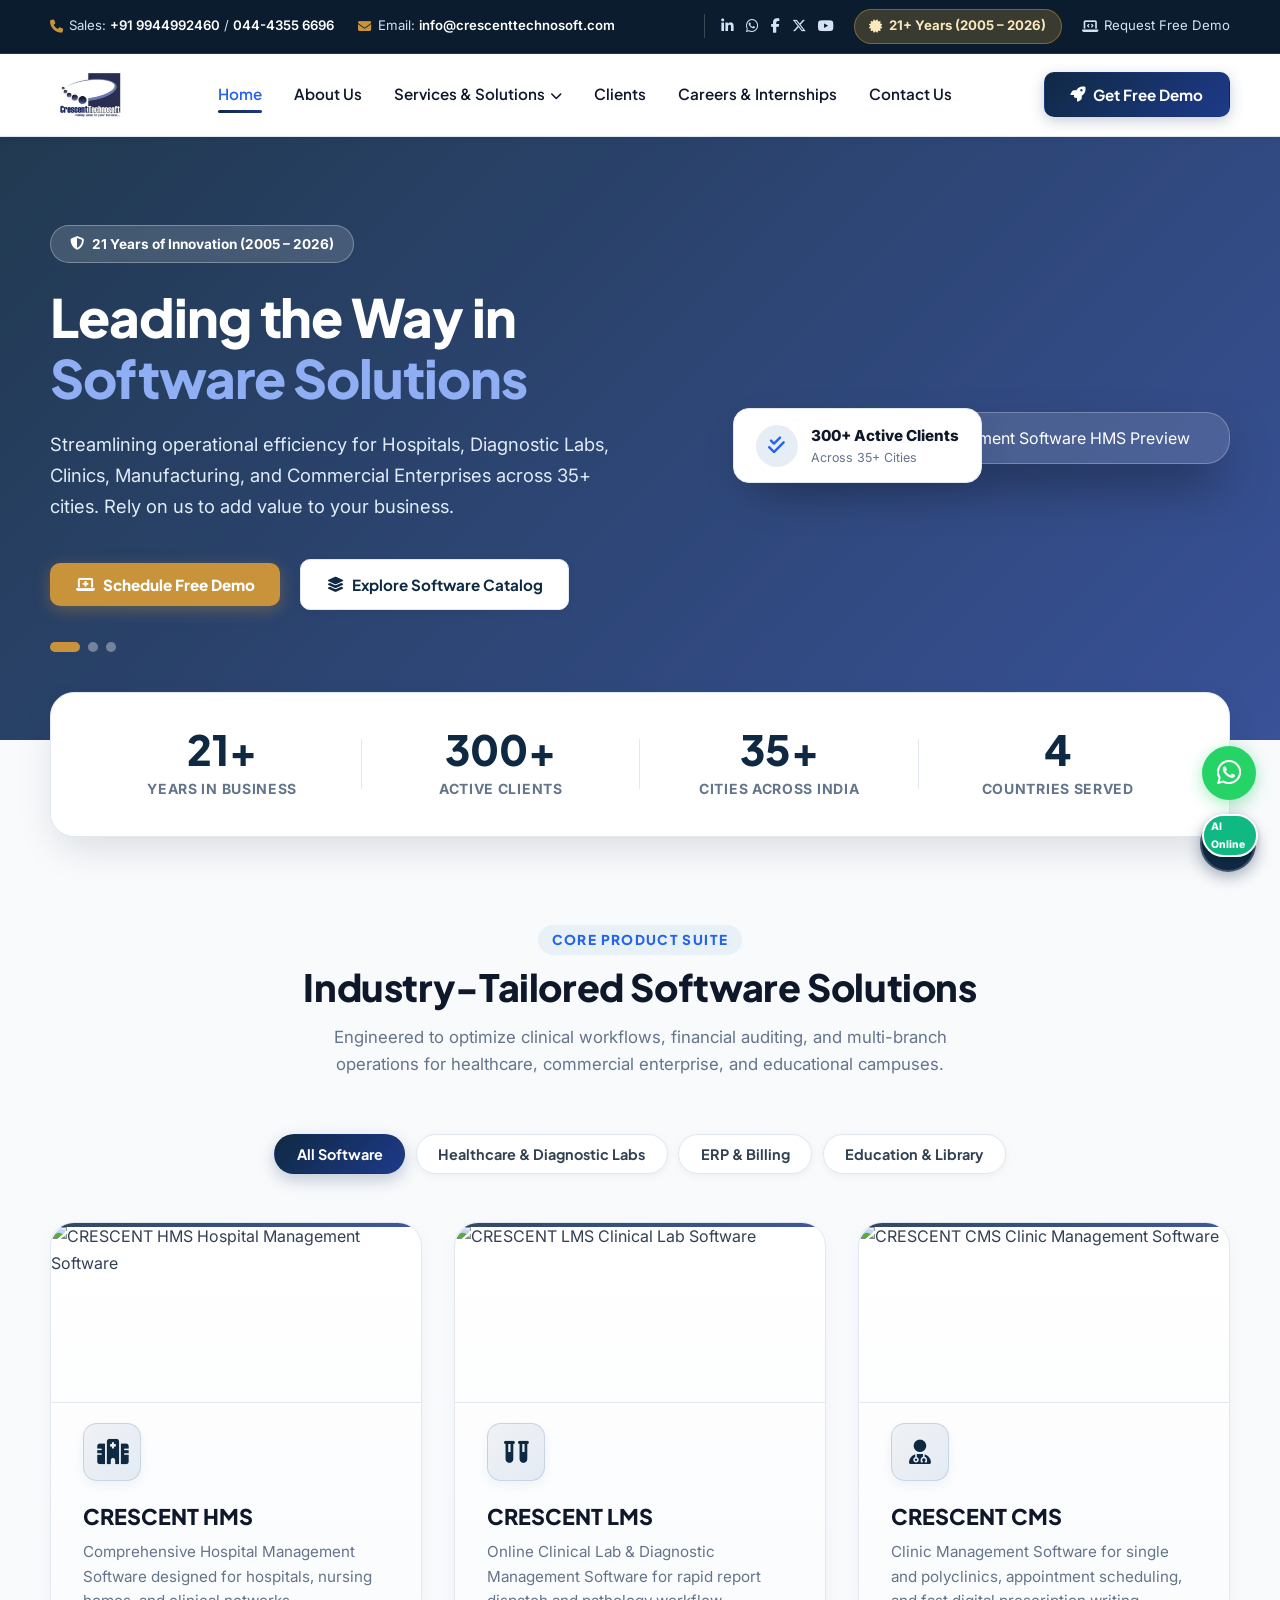
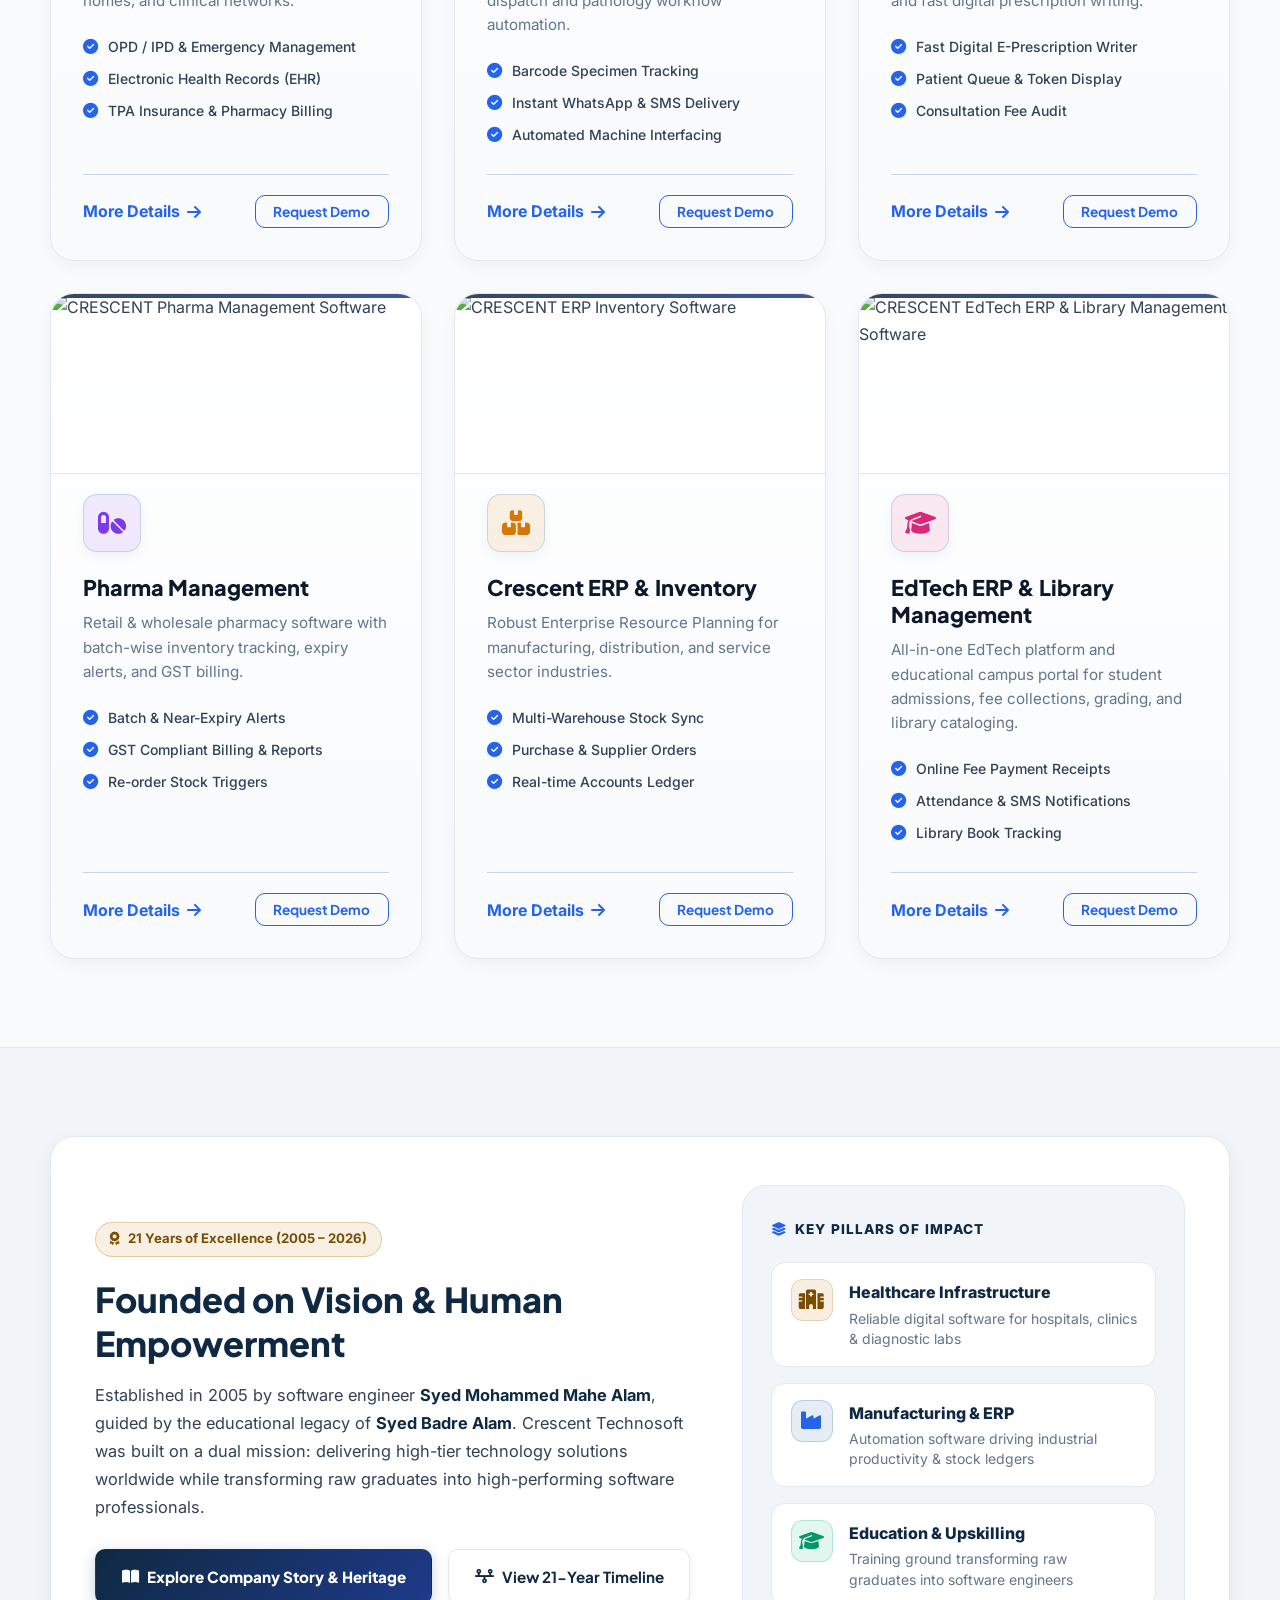
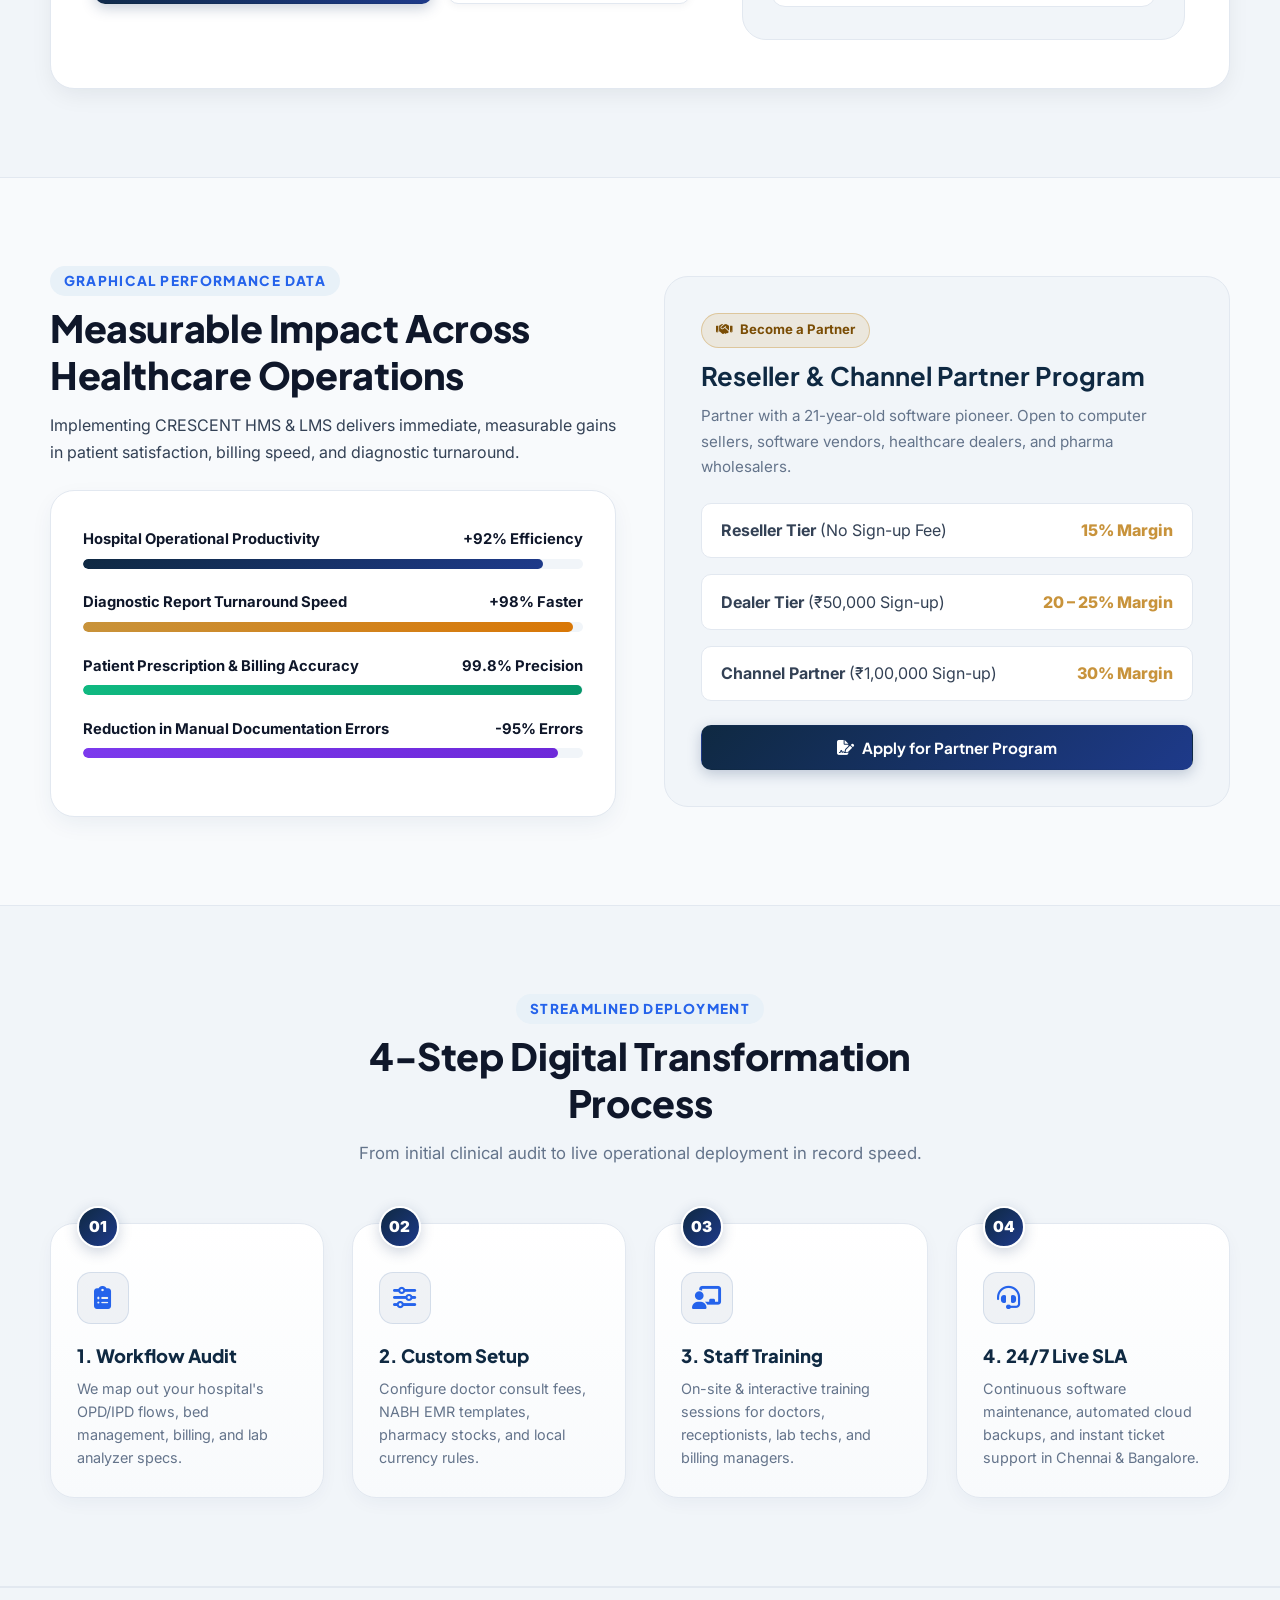
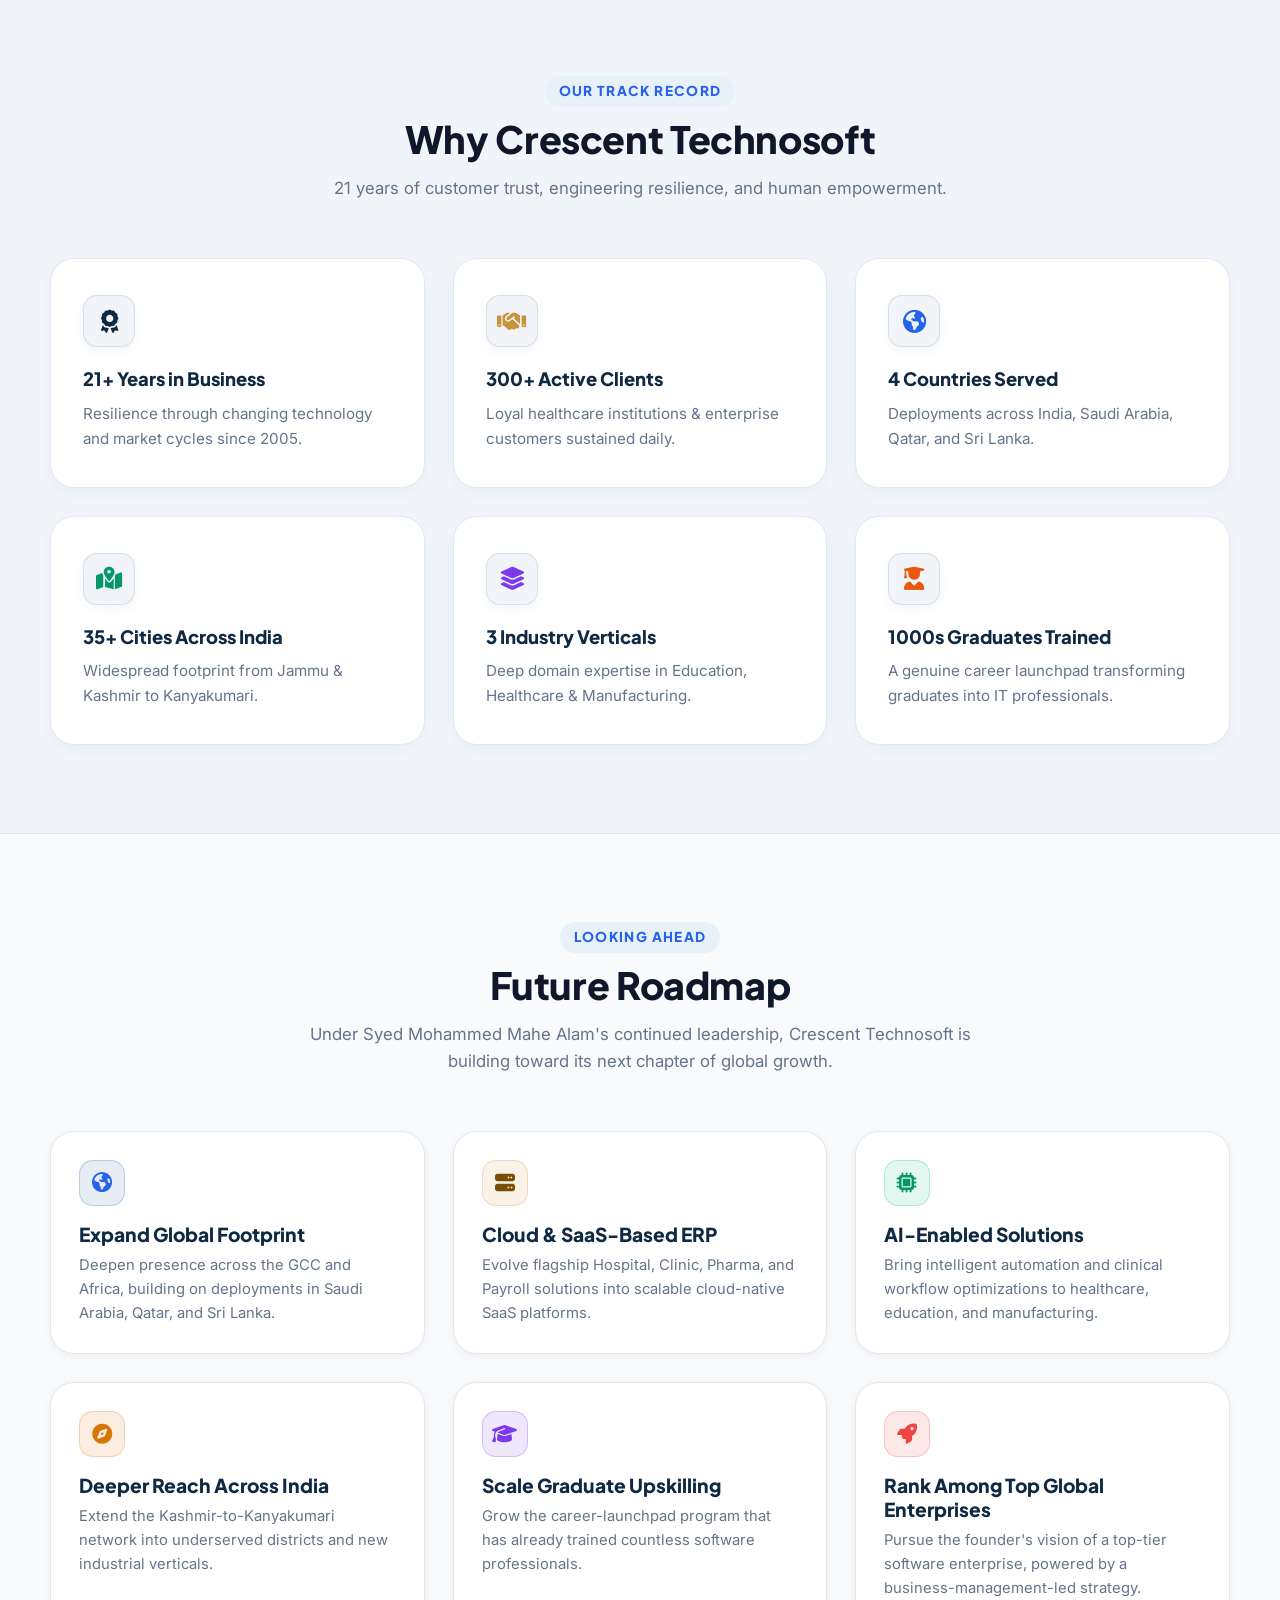
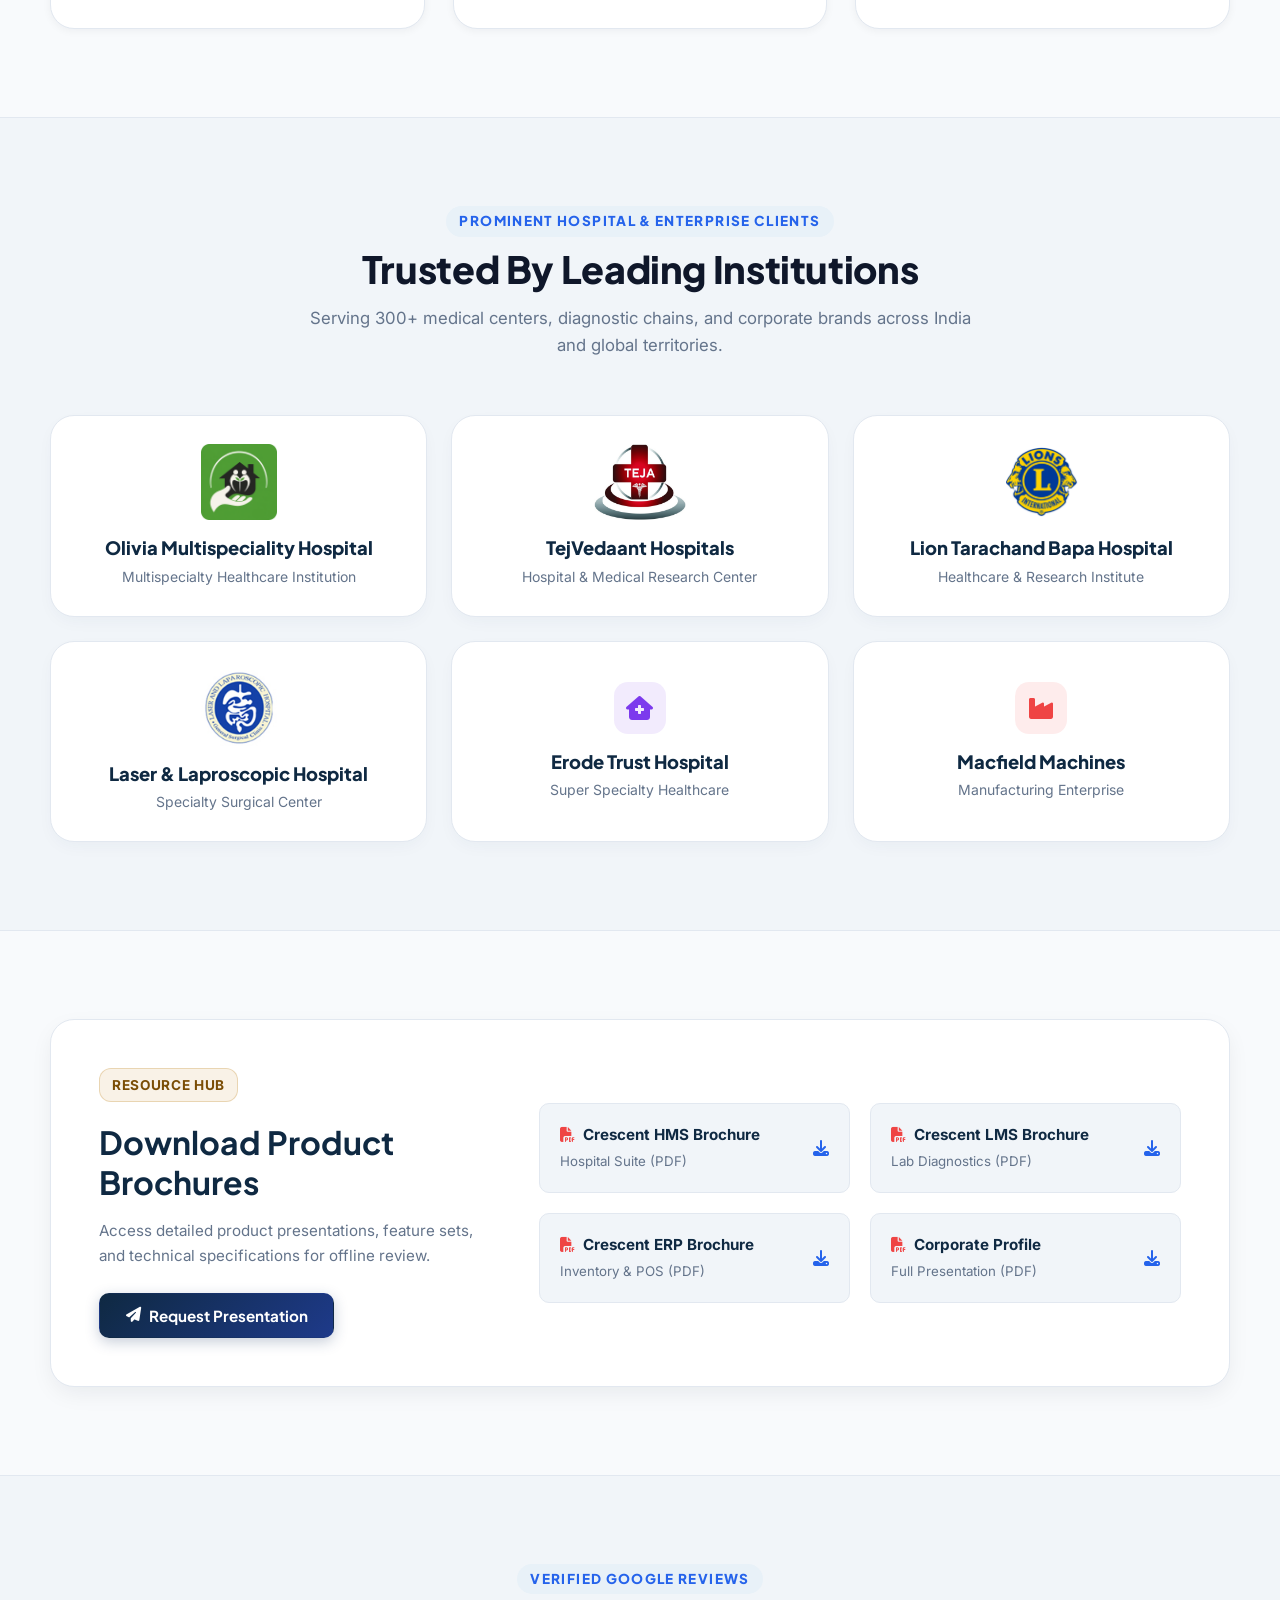
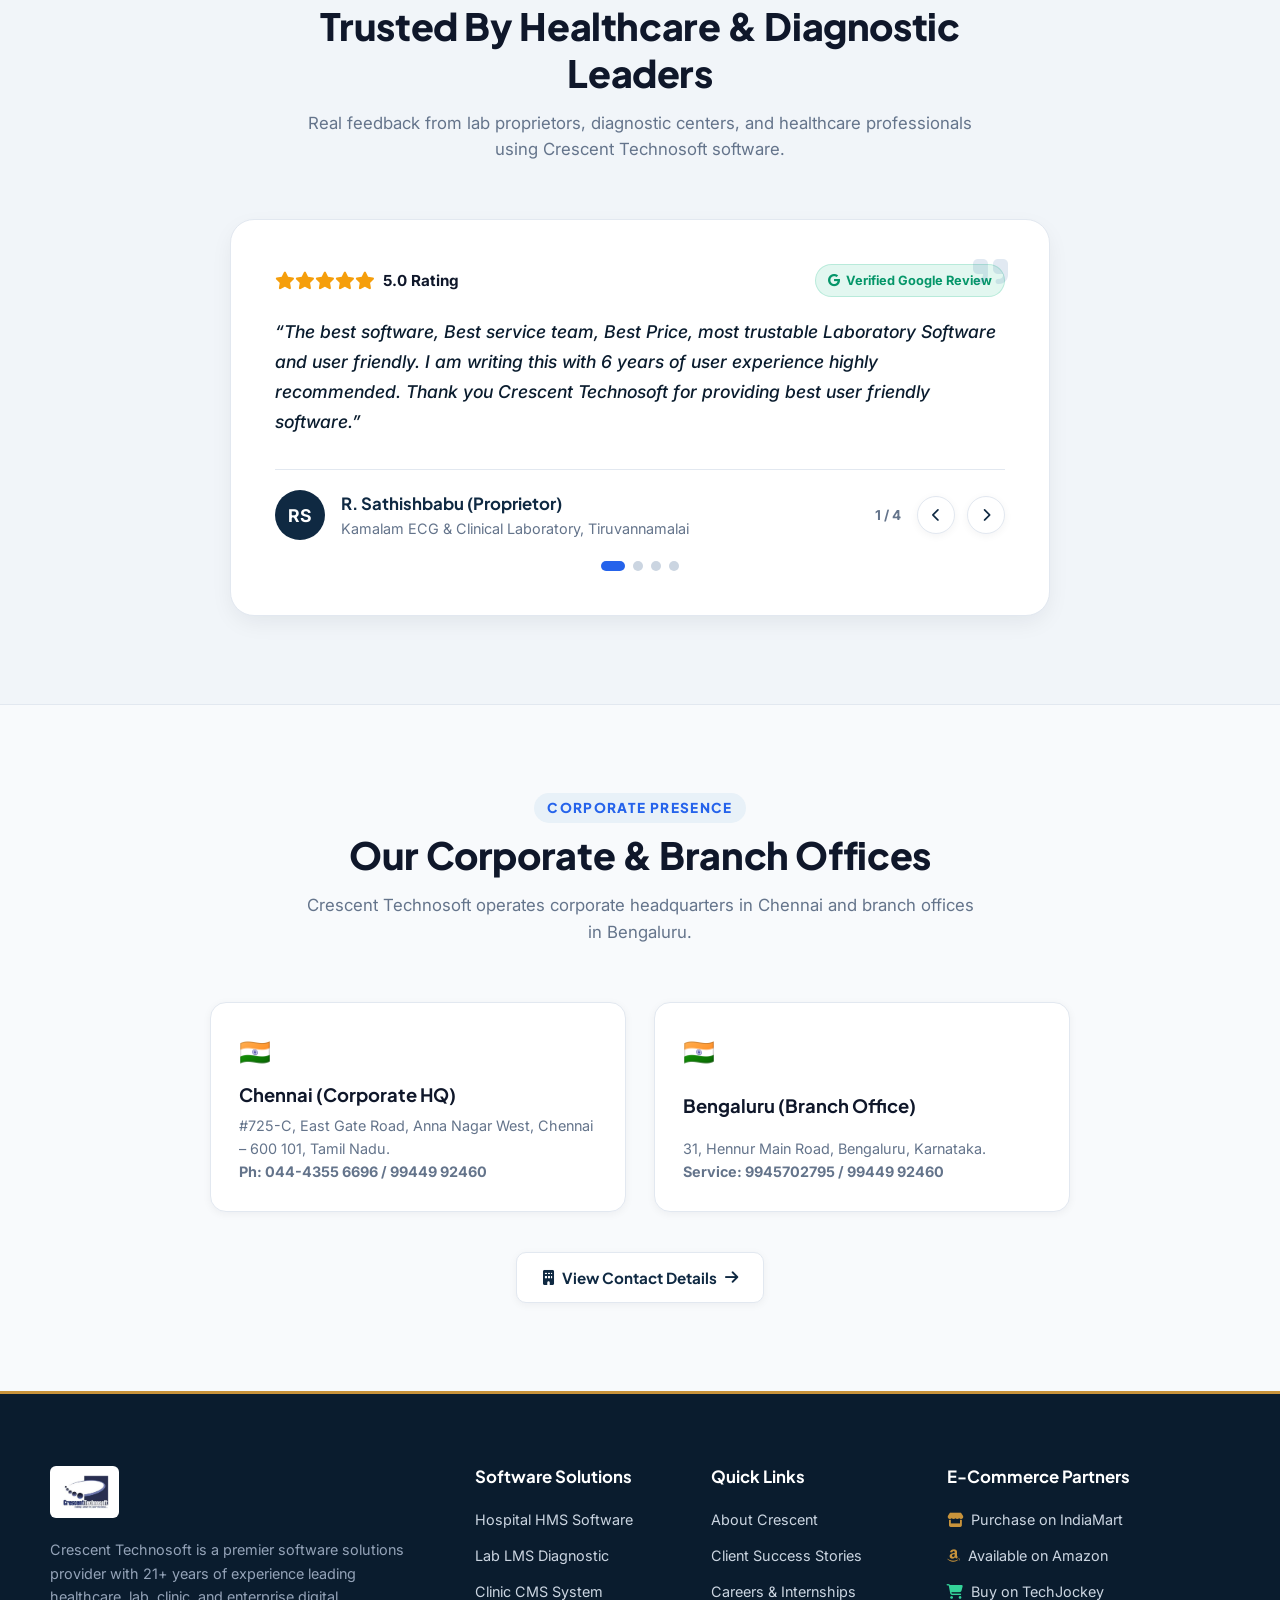
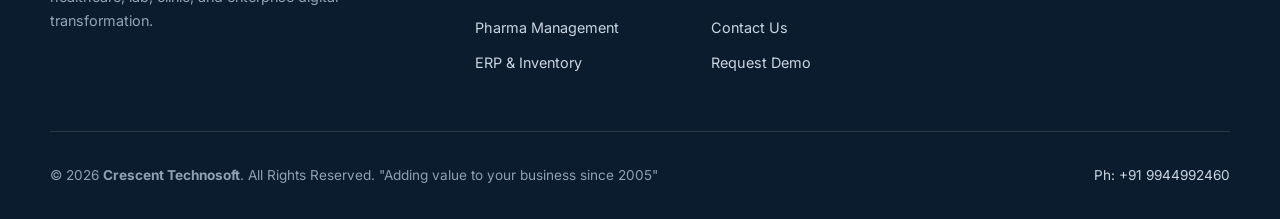
==== commit f4fecb7d: "Update website" ====
--- a/index.html
+++ b/index.html
@@ -382,12 +382,12 @@
   <!-- Leadership & Heritage Executive Spotlight -->
   <section class="section section-subtle" id="leadership-section">
     <div class="container">
-      <div style="background: #ffffff; border-radius: var(--radius-xl); padding: 3rem 2.75rem; color: var(--text-dark); border: 1.5px solid var(--border-color); box-shadow: var(--shadow-md); display: grid; grid-template-columns: 1.15fr 0.85fr; gap: 3rem; align-items: center;">
+      <div style="background: #ffffff; border-radius: var(--radius-xl); color: var(--text-dark); border: 1.5px solid var(--border-color); box-shadow: var(--shadow-md); gap: 3rem; align-items: center;" class="rg rg-split-a rg-panel">
         <div>
           <span class="badge-gold" style="margin-bottom: 1.25rem;">
             <i class="fa-solid fa-award"></i> 21 Years of Excellence (2005 – 2026)
           </span>
-          <h2 style="color: var(--logo-navy); font-size: 2.15rem; font-weight: 800; line-height: 1.3; margin-bottom: 1rem;">Founded on Vision & Human Empowerment</h2>
+          <h2 class="resp-h2" style="color: var(--logo-navy); font-size: 2.15rem; font-weight: 800; line-height: 1.3; margin-bottom: 1rem;">Founded on Vision & Human Empowerment</h2>
           <p style="color: var(--text-body); font-size: 1.025rem; line-height: 1.7; margin-bottom: 1.75rem;">
             Established in 2005 by software engineer <strong style="color: var(--logo-navy);">Syed Mohammed Mahe Alam</strong>, guided by the educational legacy of <strong style="color: var(--logo-navy);">Syed Badre Alam</strong>. Crescent Technosoft was built on a dual mission: delivering high-tier technology solutions worldwide while transforming raw graduates into high-performing software professionals.
           </p>
@@ -444,7 +444,7 @@
   <!-- Graphical Performance & Efficiency Progress Representation -->
   <section class="section" id="graphical-metrics-section">
     <div class="container">
-      <div style="display:grid; grid-template-columns: 1fr 1fr; gap:3rem; align-items:center;">
+      <div class="rg rg-2 rg-stack-lg" style="gap:3rem; align-items:center;">
         <div>
           <span class="section-subtitle">Graphical Performance Data</span>
           <h2 class="section-title">Measurable Impact Across Healthcare Operations</h2>
@@ -576,7 +576,7 @@
         <p class="section-description">21 years of customer trust, engineering resilience, and human empowerment.</p>
       </div>
 
-      <div style="display:grid; grid-template-columns:repeat(auto-fit, minmax(280px, 1fr)); gap:1.75rem;">
+      <div style="display:grid; grid-template-columns:repeat(auto-fit, minmax(min(100%, 280px), 1fr)); gap:1.75rem;">
         <div class="feature-box">
           <div class="feature-icon-badge"><i class="fa-solid fa-award"></i></div>
           <h3 class="feature-title">21+ Years in Business</h3>
@@ -625,7 +625,7 @@
         <p class="section-description">Under Syed Mohammed Mahe Alam's continued leadership, Crescent Technosoft is building toward its next chapter of global growth.</p>
       </div>
 
-      <div style="display:grid; grid-template-columns:repeat(auto-fit, minmax(300px, 1fr)); gap:1.75rem;">
+      <div style="display:grid; grid-template-columns:repeat(auto-fit, minmax(min(100%, 300px), 1fr)); gap:1.75rem;">
         <div style="background:#ffffff; border-radius:var(--radius-xl); padding:1.75rem; border:1.5px solid var(--border-color); box-shadow:var(--shadow-sm);">
           <div style="width:46px; height:46px; border-radius:14px; background:rgba(54,105,166,0.12); color:var(--logo-swoosh-blue); display:flex; align-items:center; justify-content:center; font-size:1.25rem; margin-bottom:1rem; border:1px solid rgba(54,105,166,0.25);">
             <i class="fa-solid fa-earth-americas"></i>
@@ -688,32 +688,38 @@
 
       <div class="clients-logo-grid">
         <div class="client-logo-card">
-          <div class="client-logo-badge"><i class="fa-solid fa-hospital-user"></i></div>
+          <img class="client-logo-img" src="assets/clients/olivia-multispeciality-hospital.png" alt="Olivia Multispeciality Hospital logo" loading="lazy" onerror="this.remove()">
+<div class="client-logo-badge"><i class="fa-solid fa-hospital-user"></i></div>
           <h4>Olivia Multispeciality Hospital</h4>
           <p>Multispecialty Healthcare Institution</p>
         </div>
         <div class="client-logo-card">
-          <div class="client-logo-badge" style="background:rgba(54,105,166,0.1); color:var(--logo-swoosh-blue);"><i class="fa-solid fa-hospital"></i></div>
+          <img class="client-logo-img" src="assets/clients/tejvedaant-hospitals.png" alt="TejVedaant Hospitals logo" loading="lazy" onerror="this.remove()">
+<div class="client-logo-badge" style="background:rgba(54,105,166,0.1); color:var(--logo-swoosh-blue);"><i class="fa-solid fa-hospital"></i></div>
           <h4>TejVedaant Hospitals</h4>
           <p>Hospital & Medical Research Center</p>
         </div>
         <div class="client-logo-card">
-          <div class="client-logo-badge" style="background:rgba(200,147,59,0.1); color:var(--accent-gold);"><i class="fa-solid fa-heart-pulse"></i></div>
+          <img class="client-logo-img" src="assets/clients/lion-tarachand-bapa-hospital.png" alt="Lion Tarachand Bapa Hospital logo" loading="lazy" onerror="this.remove()">
+<div class="client-logo-badge" style="background:rgba(200,147,59,0.1); color:var(--accent-gold);"><i class="fa-solid fa-heart-pulse"></i></div>
           <h4>Lion Tarachand Bapa Hospital</h4>
           <p>Healthcare & Research Institute</p>
         </div>
         <div class="client-logo-card">
-          <div class="client-logo-badge" style="background:rgba(16,185,129,0.1); color:#10b981;"><i class="fa-solid fa-microscope"></i></div>
+          <img class="client-logo-img" src="assets/clients/laser-laproscopic-hospital.png" alt="Laser & Laproscopic Hospital logo" loading="lazy" onerror="this.remove()">
+<div class="client-logo-badge" style="background:rgba(16,185,129,0.1); color:#10b981;"><i class="fa-solid fa-microscope"></i></div>
           <h4>Laser & Laproscopic Hospital</h4>
           <p>Specialty Surgical Center</p>
         </div>
         <div class="client-logo-card">
-          <div class="client-logo-badge" style="background:rgba(124,58,237,0.1); color:#7c3aed;"><i class="fa-solid fa-house-medical"></i></div>
+          <img class="client-logo-img" src="assets/clients/erode-trust-hospital.png" alt="Erode Trust Hospital logo" loading="lazy" onerror="this.remove()">
+<div class="client-logo-badge" style="background:rgba(124,58,237,0.1); color:#7c3aed;"><i class="fa-solid fa-house-medical"></i></div>
           <h4>Erode Trust Hospital</h4>
           <p>Super Specialty Healthcare</p>
         </div>
         <div class="client-logo-card">
-          <div class="client-logo-badge" style="background:rgba(239,68,68,0.1); color:#ef4444;"><i class="fa-solid fa-industry"></i></div>
+          <img class="client-logo-img" src="assets/clients/macfield.png" alt="Macfield Machines logo" loading="lazy" onerror="this.remove()">
+<div class="client-logo-badge" style="background:rgba(239,68,68,0.1); color:#ef4444;"><i class="fa-solid fa-industry"></i></div>
           <h4>Macfield Machines</h4>
           <p>Manufacturing Enterprise</p>
         </div>
@@ -727,7 +733,7 @@
       <div class="brochure-card">
         <div style="max-width:400px;">
           <span style="color:#7a4d05; font-weight:700; text-transform:uppercase; font-size:0.85rem; letter-spacing:0.05em; background:rgba(200,147,59,0.12); padding:0.3rem 0.75rem; border-radius:12px; border:1px solid rgba(200,147,59,0.3); display:inline-block; margin-bottom:0.75rem;">Resource Hub</span>
-          <h2 style="color:var(--logo-navy); font-size:2rem; margin:0.5rem 0 1rem;">Download Product Brochures</h2>
+          <h2 class="resp-h2" style="color:var(--logo-navy); font-size:2rem; margin:0.5rem 0 1rem;">Download Product Brochures</h2>
           <p style="color:var(--text-muted); font-size:0.95rem; margin-bottom:1.5rem;">Access detailed product presentations, feature sets, and technical specifications for offline review.</p>
           <button class="btn btn-primary open-demo-modal"><i class="fa-solid fa-paper-plane"></i> Request Presentation</button>
         </div>
@@ -779,14 +785,14 @@
       </div>
 
       <div style="max-width:820px; margin:0 auto;" class="testimonial-card">
-        <div style="display:flex; justify-content:space-between; align-items:center; margin-bottom:1.25rem;">
-          <div style="display:flex; align-items:center; gap:0.5rem;">
+        <div class="t-head" style="display:flex; justify-content:space-between; align-items:center; margin-bottom:1.25rem;">
+          <div class="t-rating" style="display:flex; align-items:center; gap:0.5rem;">
             <div style="color:#f59e0b; font-size:1.1rem;">
               <i class="fa-solid fa-star"></i><i class="fa-solid fa-star"></i><i class="fa-solid fa-star"></i><i class="fa-solid fa-star"></i><i class="fa-solid fa-star"></i>
             </div>
-            <span style="font-weight:700; color:var(--text-dark); font-size:0.95rem;">5.0 Rating</span>
-          </div>
-          <span style="font-size:0.8rem; background:rgba(16,185,129,0.12); color:#059669; padding:0.3rem 0.75rem; border-radius:20px; font-weight:700; border:1px solid rgba(16,185,129,0.2);">
+            <span style="font-weight:700; color:var(--text-dark); font-size:0.95rem; white-space:nowrap;">5.0 Rating</span>
+          </div>
+          <span class="t-badge" style="font-size:0.8rem; background:rgba(16,185,129,0.12); color:#059669; padding:0.3rem 0.75rem; border-radius:20px; font-weight:700; border:1px solid rgba(16,185,129,0.2);">
             <i class="fa-brands fa-google"></i> Verified Google Review
           </span>
         </div>
@@ -799,7 +805,7 @@
           </p>
         </div>
         
-        <div style="display:flex; justify-content:space-between; align-items:center; flex-wrap:wrap; gap:1.25rem; margin-top:1.5rem; padding-top:1.25rem; border-top:1px solid var(--border-color);">
+        <div class="t-foot" style="display:flex; justify-content:space-between; align-items:center; flex-wrap:wrap; gap:1.25rem; margin-top:1.5rem; padding-top:1.25rem; border-top:1px solid var(--border-color);">
           <div class="client-profile">
             <div class="client-avatar" id="testimonialAvatar" style="background:var(--logo-navy); color:#fff; font-weight:700;">RS</div>
             <div>
@@ -808,8 +814,8 @@
             </div>
           </div>
 
-          <div style="display:flex; align-items:center; gap:0.75rem;">
-            <span id="testimonialCounter" style="font-size:0.85rem; font-weight:700; color:var(--text-muted); margin-right:0.25rem;">1 / 4</span>
+          <div class="t-nav" style="display:flex; align-items:center; gap:0.75rem;">
+            <span id="testimonialCounter" style="white-space:nowrap; font-size:0.85rem; font-weight:700; color:var(--text-muted); margin-right:0.25rem;">1 / 4</span>
             <button class="btn btn-secondary btn-sm" id="prevTestimonial" aria-label="Previous Testimonial" style="width:38px; height:38px; border-radius:50%; padding:0; display:inline-flex; align-items:center; justify-content:center;"><i class="fa-solid fa-chevron-left"></i></button>
             <button class="btn btn-secondary btn-sm" id="nextTestimonial" aria-label="Next Testimonial" style="width:38px; height:38px; border-radius:50%; padding:0; display:inline-flex; align-items:center; justify-content:center;"><i class="fa-solid fa-chevron-right"></i></button>
           </div>
@@ -831,7 +837,7 @@
         <p class="section-description">Crescent Technosoft operates corporate headquarters in Chennai and branch offices in Bengaluru.</p>
       </div>
 
-      <div class="locations-grid" style="grid-template-columns: repeat(2, 1fr); max-width:860px; margin:0 auto;">
+      <div class="locations-grid locations-grid-2" style="max-width:860px; margin:0 auto;">
         <div class="location-card">
           <span class="location-flag">🇮🇳</span>
           <h3 class="location-title">Chennai (Corporate HQ)</h3>
@@ -921,7 +927,7 @@
             <input type="text" id="demoName" class="form-input" placeholder="e.g. Dr. Rajesh Kumar" required>
           </div>
 
-          <div style="display:grid; grid-template-columns:1fr 1fr; gap:1rem;">
+          <div class="rg rg-2 rg-stack-sm" style="gap:1rem;">
             <div class="form-group">
               <label class="form-label" for="demoPhone">Phone / Mobile *</label>
               <input type="tel" id="demoPhone" class="form-input" placeholder="+91 98765 43210" required>
@@ -969,14 +975,6 @@
     </div>
   </div>
 
-  <!-- Mobile Quick Contact Bottom Bar (Visible on Phones < 768px) -->
-  <div class="mobile-bottom-bar">
-    <a href="tel:+919944992460" class="mobile-bar-btn"><i class="fa-solid fa-phone"></i> Call Sales</a>
-    <a href="https://wa.me/919944992460" target="_blank" class="mobile-bar-btn whatsapp"><i class="fa-brands fa-whatsapp"></i> WhatsApp</a>
-    <a href="#" class="mobile-bar-btn open-demo-modal"><i class="fa-solid fa-calendar-check"></i> Demo</a>
-    <a href="#" class="mobile-bar-btn ai open-ai-chat"><i class="fa-solid fa-robot"></i> AI Help</a>
-  </div>
-
   <!-- AI Chatbot Assistant Drawer -->
   <div class="ai-chat-drawer" id="aiChatDrawer">
     <div class="ai-chat-header">
--- a/css/styles.css
+++ b/css/styles.css
@@ -66,7 +66,9 @@
 }
 
 /* Base Reset */
-*, *::before, *::after {
+*,
+*::before,
+*::after {
   box-sizing: border-box;
   margin: 0;
   padding: 0;
@@ -82,11 +84,16 @@
   background-color: var(--bg-body);
   color: var(--text-body);
   line-height: 1.65;
-  overflow-x: hidden;
+  overflow-x: clip;
   -webkit-font-smoothing: antialiased;
 }
 
-h1, h2, h3, h4, h5, h6 {
+h1,
+h2,
+h3,
+h4,
+h5,
+h6 {
   font-family: var(--font-heading);
   color: var(--text-dark);
   font-weight: 700;
@@ -123,6 +130,12 @@
 /* ==========================================================================
    Header & Navigation
    ========================================================================== */
+header {
+  position: sticky;
+  top: 0;
+  z-index: 1000;
+}
+
 .top-bar {
   background-color: var(--logo-navy-dark);
   color: #d5e2f5;
@@ -193,7 +206,8 @@
   align-items: center;
   gap: 0.45rem;
   background: rgba(200, 147, 59, 0.14);
-  color: #7a4d05; /* High contrast readable dark gold/amber */
+  color: #7a4d05;
+  /* High contrast readable dark gold/amber */
   padding: 0.35rem 0.9rem;
   border-radius: var(--radius-full);
   font-size: 0.825rem;
@@ -206,7 +220,8 @@
 .founder-card .badge-gold,
 .page-hero .badge-gold {
   background: rgba(200, 147, 59, 0.25);
-  color: #fce8bd; /* High contrast light gold on dark backgrounds */
+  color: #fce8bd;
+  /* High contrast light gold on dark backgrounds */
   border-color: rgba(200, 147, 59, 0.5);
 }
 
@@ -279,7 +294,8 @@
   position: relative;
 }
 
-.nav-link:hover, .nav-link.active {
+.nav-link:hover,
+.nav-link.active {
   color: var(--logo-swoosh-blue);
 }
 
@@ -295,7 +311,8 @@
   transition: var(--transition);
 }
 
-.nav-link:hover::after, .nav-link.active::after {
+.nav-link:hover::after,
+.nav-link.active::after {
   width: 100%;
 }
 
@@ -374,14 +391,15 @@
 }
 
 .btn-gold {
-  background: linear-gradient(135deg, #c8933b 0%, #d97706 100%);
-  color: #ffffff;
-  box-shadow: 0 4px 16px rgba(200, 147, 59, 0.4);
+  background: var(--accent-gold);
+  color: #ffffff;
+  border: none;
+  box-shadow: 0 4px 16px rgba(200, 147, 59, 0.35);
   font-weight: 800;
 }
 
 .btn-gold:hover {
-  background: linear-gradient(135deg, #b4802c 0%, #b45309 100%);
+  background: #b4802c;
   color: #ffffff;
   transform: translateY(-2px);
   box-shadow: 0 8px 22px rgba(200, 147, 59, 0.5);
@@ -443,7 +461,9 @@
   justify-content: space-between;
 }
 
-.mobile-drawer.active { right: 0; }
+.mobile-drawer.active {
+  right: 0;
+}
 
 .mobile-drawer-header {
   display: flex;
@@ -647,8 +667,15 @@
 }
 
 @keyframes floatMotion {
-  0%, 100% { transform: translateY(0); }
-  50% { transform: translateY(-8px); }
+
+  0%,
+  100% {
+    transform: translateY(0);
+  }
+
+  50% {
+    transform: translateY(-8px);
+  }
 }
 
 .floating-badge-top {
@@ -959,7 +986,8 @@
   box-shadow: var(--shadow-sm);
 }
 
-.filter-btn:hover, .filter-btn.active {
+.filter-btn:hover,
+.filter-btn.active {
   background: var(--grad-primary);
   color: #ffffff;
   border-color: transparent;
@@ -1444,9 +1472,20 @@
 }
 
 @keyframes pulseAi {
-  0% { transform: scale(0.95); box-shadow: 0 0 0 0 rgba(16, 185, 129, 0.7); }
-  70% { transform: scale(1); box-shadow: 0 0 0 8px rgba(16, 185, 129, 0); }
-  100% { transform: scale(0.95); box-shadow: 0 0 0 0 rgba(16, 185, 129, 0); }
+  0% {
+    transform: scale(0.95);
+    box-shadow: 0 0 0 0 rgba(16, 185, 129, 0.7);
+  }
+
+  70% {
+    transform: scale(1);
+    box-shadow: 0 0 0 8px rgba(16, 185, 129, 0);
+  }
+
+  100% {
+    transform: scale(0.95);
+    box-shadow: 0 0 0 0 rgba(16, 185, 129, 0);
+  }
 }
 
 /* AI Chatbot Window Drawer */
@@ -1597,25 +1636,6 @@
 }
 
 /* Mobile Quick Action Bar at Screen Bottom */
-.mobile-bottom-bar {
-  display: none;
-  position: fixed;
-  bottom: 0;
-  left: 0;
-  width: 100%;
-  background: #ffffff;
-  border-top: 1px solid var(--border-color);
-  z-index: 1800;
-  padding: 0.6rem 0.75rem;
-  box-shadow: 0 -4px 12px rgba(0,0,0,0.1);
-}
-
-.mobile-bottom-bar-inner {
-  display: grid;
-  grid-template-columns: 1fr 1fr 1.2fr;
-  gap: 0.5rem;
-}
-
 /* Modal Dialog */
 .modal-overlay {
   position: fixed;
@@ -1693,7 +1713,9 @@
   margin-bottom: 0.4rem;
 }
 
-.form-input, .form-select, .form-textarea {
+.form-input,
+.form-select,
+.form-textarea {
   width: 100%;
   padding: 0.75rem 1rem;
   border: 1px solid var(--border-color);
@@ -1705,7 +1727,9 @@
   transition: var(--transition);
 }
 
-.form-input:focus, .form-select:focus, .form-textarea:focus {
+.form-input:focus,
+.form-select:focus,
+.form-textarea:focus {
   outline: none;
   border-color: var(--logo-swoosh-blue);
   box-shadow: 0 0 0 3px rgba(54, 105, 166, 0.15);
@@ -1741,39 +1765,50 @@
     grid-template-columns: 1fr;
     text-align: center;
   }
+
   .hero-subtitle {
     margin-left: auto;
     margin-right: auto;
   }
+
   .hero-actions {
     justify-content: center;
   }
+
   .hero-slider-nav {
     justify-content: center;
   }
+
   .stats-grid {
     grid-template-columns: repeat(2, 1fr);
     gap: 1.5rem;
   }
+
   .stat-item:nth-child(2)::after {
     display: none;
   }
+
   .features-grid {
     grid-template-columns: repeat(2, 1fr);
   }
+
   .locations-grid {
     grid-template-columns: repeat(2, 1fr);
   }
+
   .client-logos-grid {
     grid-template-columns: repeat(3, 1fr);
   }
+
   .process-stepper {
     grid-template-columns: repeat(2, 1fr);
   }
+
   .brochure-card {
     flex-direction: column;
     align-items: flex-start;
   }
+
   .footer-grid {
     grid-template-columns: 1fr 1fr;
   }
@@ -1784,46 +1819,55 @@
     flex-direction: column;
     align-items: flex-start;
   }
+
   .top-social-links {
     margin-left: 0;
     padding-left: 0;
     border-left: none;
   }
+
   .nav-menu {
     display: none;
   }
+
   .mobile-toggle {
     display: block;
   }
+
   .hero-title {
     font-size: 2.2rem;
   }
+
   .page-banner-title {
     font-size: 2.1rem;
   }
+
   .stats-grid {
     grid-template-columns: 1fr;
   }
+
   .stat-item::after {
     display: none !important;
   }
+
   .features-grid {
     grid-template-columns: 1fr;
   }
+
   .locations-grid {
     grid-template-columns: 1fr;
   }
+
   .client-logos-grid {
     grid-template-columns: repeat(2, 1fr);
   }
+
   .process-stepper {
     grid-template-columns: 1fr;
   }
+
   .footer-grid {
     grid-template-columns: 1fr;
-  }
-  .mobile-bottom-bar {
-    display: block;
   }
 }
 
@@ -1915,7 +1959,7 @@
   padding: 2px 6px;
   border-radius: 10px;
   border: 2px solid #ffffff;
-  box-shadow: 0 2px 5px rgba(0,0,0,0.2);
+  box-shadow: 0 2px 5px rgba(0, 0, 0, 0.2);
 }
 
 /* Floating AI Chat Box Popup Widget */
@@ -1948,7 +1992,7 @@
 }
 
 .ai-chat-header {
-  background: linear-gradient(135deg, var(--logo-navy-blue) 0%, var(--logo-swoosh-blue) 100%);
+  background: linear-gradient(135deg, var(--logo-navy, #0f2942) 0%, var(--logo-swoosh-blue) 100%);
   color: #ffffff;
   padding: 1rem 1.25rem;
   display: flex;
@@ -2081,16 +2125,24 @@
   font-size: 0.9rem;
   line-height: 1.5;
   color: var(--text-dark);
-  box-shadow: 0 2px 8px rgba(0,0,0,0.05);
+  box-shadow: 0 2px 8px rgba(0, 0, 0, 0.05);
   border: 1px solid #e2e8f0;
 }
 
 .user-msg .msg-bubble {
-  background: var(--logo-navy-blue);
-  color: #ffffff;
+  background: var(--logo-navy, #0f2942);
+  color: #ffffff !important;
   border-radius: 14px;
   border-top-right-radius: 2px;
+  border-top-left-radius: 14px;
   border: none;
+  box-shadow: 0 3px 10px rgba(15, 41, 66, 0.15);
+}
+
+.user-msg .msg-bubble *,
+.user-msg .msg-bubble p,
+.user-msg .msg-bubble span {
+  color: #ffffff !important;
 }
 
 .chat-chips-container {
@@ -2110,7 +2162,7 @@
 
 .chat-chip {
   background: #f1f5f9;
-  color: var(--logo-navy-blue);
+  color: var(--logo-navy, #0f2942);
   border: 1px solid #cbd5e1;
   padding: 0.35rem 0.75rem;
   border-radius: 20px;
@@ -2166,7 +2218,7 @@
 }
 
 .ai-chat-footer button:hover {
-  background: var(--logo-navy-blue);
+  background: var(--logo-navy, #0f2942);
 }
 
 /* Typing Indicator Dots */
@@ -2180,12 +2232,25 @@
   animation: typingBounce 1.4s infinite ease-in-out both;
 }
 
-.typing-dots span:nth-child(1) { animation-delay: -0.32s; }
-.typing-dots span:nth-child(2) { animation-delay: -0.16s; }
+.typing-dots span:nth-child(1) {
+  animation-delay: -0.32s;
+}
+
+.typing-dots span:nth-child(2) {
+  animation-delay: -0.16s;
+}
 
 @keyframes typingBounce {
-  0%, 80%, 100% { transform: scale(0); }
-  40% { transform: scale(1.0); }
+
+  0%,
+  80%,
+  100% {
+    transform: scale(0);
+  }
+
+  40% {
+    transform: scale(1.0);
+  }
 }
 
 /* ==========================================================================
@@ -2589,9 +2654,20 @@
 }
 
 @keyframes pulseRing {
-  0% { transform: scale(0.9); opacity: 0.8; }
-  50% { transform: scale(1.4); opacity: 0.3; }
-  100% { transform: scale(0.9); opacity: 0.8; }
+  0% {
+    transform: scale(0.9);
+    opacity: 0.8;
+  }
+
+  50% {
+    transform: scale(1.4);
+    opacity: 0.3;
+  }
+
+  100% {
+    transform: scale(0.9);
+    opacity: 0.8;
+  }
 }
 
 .pulse-ring {
@@ -2777,7 +2853,13 @@
 }
 
 @media (max-width: 1024px) {
-  .founder-profile-grid, .reseller-grid, .locations-grid, .clients-logo-grid, .client-logos-grid, .process-stepper {
+
+  .founder-profile-grid,
+  .reseller-grid,
+  .locations-grid,
+  .clients-logo-grid,
+  .client-logos-grid,
+  .process-stepper {
     grid-template-columns: repeat(2, 1fr);
     gap: 2.25rem 1.5rem;
   }
@@ -2790,7 +2872,13 @@
 }
 
 @media (max-width: 640px) {
-  .founder-profile-grid, .reseller-grid, .locations-grid, .clients-logo-grid, .client-logos-grid, .process-stepper {
+
+  .founder-profile-grid,
+  .reseller-grid,
+  .locations-grid,
+  .clients-logo-grid,
+  .client-logos-grid,
+  .process-stepper {
     grid-template-columns: 1fr;
     gap: 2.25rem;
   }
@@ -2830,7 +2918,7 @@
   border-radius: var(--radius-lg, 16px);
   overflow: hidden;
   border: 1px solid var(--border-color, #e2e8f0);
-  box-shadow: var(--shadow-sm, 0 2px 8px rgba(0,0,0,0.04));
+  box-shadow: var(--shadow-sm, 0 2px 8px rgba(0, 0, 0, 0.04));
 }
 
 .showcase-img-wrapper img {
@@ -2899,21 +2987,1088 @@
 }
 
 @media (max-width: 992px) {
+
   .software-showcase-card,
   .software-showcase-card.reverse {
     grid-template-columns: 1fr;
     gap: 2rem;
     padding: 1.75rem;
   }
+
   .software-showcase-card.reverse .showcase-details {
     order: 2;
   }
+
   .software-showcase-card.reverse .showcase-img-wrapper {
     order: 1;
   }
+
   .showcase-img-wrapper {
     height: 250px;
   }
 }
 
-
+/* Client Roster Showcase Grid (Page 8 Corporate Profile) */
+.client-roster-card {
+  background: #ffffff;
+  border: 1.5px solid var(--border-color);
+  border-radius: var(--radius-lg);
+  padding: 1.15rem 1.25rem;
+  text-align: center;
+  box-shadow: var(--shadow-sm);
+  transition: var(--transition);
+  display: flex;
+  align-items: center;
+  justify-content: center;
+  min-height: 76px;
+}
+
+.client-roster-card:hover {
+  transform: translateY(-3px);
+  box-shadow: var(--shadow-md);
+  border-color: var(--logo-swoosh-blue);
+}
+
+.client-roster-card.mfg-card {
+  border-color: rgba(200, 147, 59, 0.3);
+}
+
+.client-roster-card.mfg-card:hover {
+  border-color: var(--accent-gold);
+}
+
+.client-roster-card strong {
+  color: var(--logo-navy);
+  font-size: 0.95rem;
+  font-weight: 700;
+  line-height: 1.35;
+}
+
+/* Floating Action Buttons & Tooltips */
+.floating-btn-group {
+  position: fixed;
+  bottom: 28px;
+  right: 24px;
+  z-index: 1050;
+  display: flex;
+  flex-direction: column;
+  gap: 1rem;
+  align-items: flex-end;
+}
+
+.whatsapp-fab {
+  width: 54px;
+  height: 54px;
+  background: #25d366;
+  color: #ffffff;
+  border-radius: 50%;
+  display: flex;
+  align-items: center;
+  justify-content: center;
+  font-size: 1.75rem;
+  box-shadow: 0 4px 16px rgba(37, 211, 102, 0.4);
+  transition: var(--transition);
+  position: relative;
+}
+
+.whatsapp-fab:hover {
+  transform: scale(1.08);
+  color: #ffffff;
+  box-shadow: 0 8px 24px rgba(37, 211, 102, 0.55);
+}
+
+.ai-chat-fab {
+  width: 56px;
+  height: 56px;
+  background: var(--logo-navy);
+  color: #ffffff;
+  border-radius: 50%;
+  display: flex;
+  align-items: center;
+  justify-content: center;
+  font-size: 1.5rem;
+  box-shadow: 0 4px 16px rgba(15, 41, 66, 0.4);
+  cursor: pointer;
+  transition: var(--transition);
+  position: relative;
+}
+
+.ai-chat-fab:hover {
+  transform: scale(1.08);
+  background: var(--logo-navy-royal);
+  box-shadow: 0 8px 24px rgba(30, 58, 138, 0.5);
+}
+
+.ai-badge {
+  position: absolute;
+  top: -4px;
+  right: -4px;
+  background: #10b981;
+  color: #ffffff;
+  font-size: 0.65rem;
+  font-weight: 800;
+  padding: 0.15rem 0.45rem;
+  border-radius: 50px;
+  border: 2px solid #ffffff;
+}
+
+/* Mobile Quick Bottom Bar (< 768px) */
+/* ==========================================================================
+   Comprehensive Tablet & Mobile Responsiveness System
+   ========================================================================== */
+
+/* Tablets & Laptops (<= 992px) */
+@media (max-width: 992px) {
+  .nav-menu {
+    display: none !important;
+  }
+
+  .mobile-toggle {
+    display: inline-flex !important;
+    align-items: center;
+    justify-content: center;
+    width: 44px;
+    height: 44px;
+    border-radius: var(--radius-md);
+    background: var(--bg-subtle);
+    border: 1px solid var(--border-color);
+    color: var(--logo-navy);
+    cursor: pointer;
+  }
+
+  .top-bar-inner {
+    justify-content: center;
+    text-align: center;
+  }
+
+  .top-right-links {
+    justify-content: center;
+    width: 100%;
+  }
+
+  .top-social-links {
+    margin-left: 0;
+    padding-left: 0;
+    border-left: none;
+  }
+
+  /* Hero & Section Layouts */
+  .hero-grid {
+    grid-template-columns: 1fr !important;
+    gap: 2.5rem !important;
+    text-align: center;
+  }
+
+  .hero-subtitle {
+    margin-left: auto;
+    margin-right: auto;
+  }
+
+  .hero-actions {
+    justify-content: center;
+  }
+
+  .hero-visual-frame {
+    max-width: 520px;
+    margin: 0 auto;
+  }
+
+  /* Solutions & Feature Grids */
+  .solutions-grid {
+    grid-template-columns: repeat(auto-fit, minmax(280px, 1fr)) !important;
+  }
+
+  .software-showcase-card,
+  .software-showcase-card.reverse {
+    grid-template-columns: 1fr !important;
+    gap: 2rem !important;
+    padding: 1.75rem !important;
+  }
+
+  .software-showcase-card.reverse .showcase-details {
+    order: 2;
+  }
+
+  .software-showcase-card.reverse .showcase-img-wrapper {
+    order: 1;
+  }
+
+  .showcase-img-wrapper {
+    height: 260px !important;
+  }
+
+  /* Footer Responsiveness */
+  .footer-grid {
+    grid-template-columns: 1fr 1fr !important;
+    gap: 2.5rem !important;
+  }
+
+  /* Stats grid divider fix */
+  .stat-item:not(:last-child)::after {
+    display: none !important;
+  }
+
+  .stats-grid {
+    grid-template-columns: repeat(2, 1fr) !important;
+    gap: 1.5rem !important;
+  }
+
+  /* Process Stepper & Reseller & Locations Grids */
+  .process-stepper,
+  .reseller-grid,
+  .founder-profile-grid,
+  .maps-grid {
+    grid-template-columns: repeat(2, 1fr) !important;
+    gap: 1.5rem !important;
+  }
+
+  /* Generic Inline Grids & Multi-column Overrides */
+  div[style*="grid-template-columns: 1.15fr 0.85fr"],
+  div[style*="grid-template-columns:1.15fr 0.85fr"],
+  div[style*="grid-template-columns: 1.15fr 0.85fr;"],
+  div[style*="grid-template-columns: 1fr 1fr"],
+  div[style*="grid-template-columns:1fr 1fr"],
+  div[style*="grid-template-columns: 1fr 1fr;"] {
+    grid-template-columns: 1fr !important;
+  }
+
+  div[style*="grid-template-columns: repeat(4, 1fr)"],
+  div[style*="grid-template-columns:repeat(4, 1fr)"],
+  div[style*="grid-template-columns: repeat(3, 1fr)"],
+  div[style*="grid-template-columns:repeat(3, 1fr)"] {
+    grid-template-columns: repeat(2, 1fr) !important;
+  }
+}
+
+/* Mobile Devices (<= 768px) */
+@media (max-width: 768px) {
+  html {
+    font-size: 15px;
+  }
+
+  .container {
+    padding: 0 1rem !important;
+  }
+
+  .top-bar {
+    display: none !important;
+    /* Hide top bar on phones to preserve viewport height */
+  }
+
+  .nav-container {
+    height: 68px !important;
+  }
+
+  .logo-wrapper img {
+    height: 42px !important;
+  }
+
+  .hero-section {
+    padding: 3rem 0 4rem !important;
+    min-height: auto !important;
+  }
+
+  .hero-title {
+    font-size: 2.15rem !important;
+    line-height: 1.2 !important;
+  }
+
+  .hero-subtitle {
+    font-size: 1rem !important;
+  }
+
+  .hero-slider-nav {
+    justify-content: center;
+  }
+
+  /* Prevent floating badges from spilling past mobile viewport width */
+  .floating-badge,
+  .floating-badge-top {
+    display: none !important;
+  }
+
+  .stats-bar-wrapper {
+    margin-top: 1.5rem !important;
+  }
+
+  .stats-grid {
+    grid-template-columns: 1fr 1fr !important;
+    gap: 1.25rem !important;
+  }
+
+  .stats-card {
+    padding: 1.5rem 1.25rem !important;
+  }
+
+  .section {
+    padding: 3rem 0 !important;
+  }
+
+  .section-title {
+    font-size: 1.75rem !important;
+  }
+
+  .section-description {
+    font-size: 0.95rem !important;
+  }
+
+  /* Force Form Grids & Multi-column Grids to 1 Column on Mobile */
+  .process-stepper,
+  .reseller-grid,
+  .founder-profile-grid,
+  .maps-grid,
+  .timeline-stepper,
+  div[style*="grid-template-columns: 1fr 1fr"],
+  div[style*="grid-template-columns:1fr 1fr"],
+  div[style*="grid-template-columns: repeat(2, 1fr)"],
+  div[style*="grid-template-columns:repeat(2, 1fr)"],
+  div[style*="grid-template-columns: repeat(3, 1fr)"],
+  div[style*="grid-template-columns:repeat(3, 1fr)"],
+  div[style*="grid-template-columns: repeat(4, 1fr)"],
+  div[style*="grid-template-columns:repeat(4, 1fr)"] {
+    grid-template-columns: 1fr !important;
+    gap: 1.25rem !important;
+  }
+
+  .brochure-card {
+    grid-template-columns: 1fr !important;
+    padding: 2rem 1.5rem !important;
+    text-align: center;
+  }
+
+  .brochure-list {
+    grid-template-columns: 1fr !important;
+  }
+
+  .footer-grid {
+    grid-template-columns: 1fr !important;
+    gap: 2rem !important;
+    text-align: center;
+  }
+
+  .footer-brand img {
+    margin: 0 auto 1rem;
+  }
+
+  .modal-container {
+    width: 100% !important;
+    max-width: 480px !important;
+  }
+
+  .floating-btn-group {
+    bottom: 16px !important;
+    right: 16px !important;
+  }
+
+  .ai-chat-drawer {
+    width: calc(100vw - 24px) !important;
+    right: 12px !important;
+    left: 12px !important;
+    bottom: 80px !important;
+    height: min(480px, calc(100dvh - 100px)) !important;
+  }
+}
+
+/* Small Smartphone Devices (<= 480px) */
+@media (max-width: 480px) {
+  .hero-title {
+    font-size: 1.85rem !important;
+  }
+
+  .btn:not(.btn-sm) {
+    width: 100% !important;
+    padding: 0.75rem 1.25rem !important;
+  }
+
+  .hero-actions {
+    flex-direction: column !important;
+    width: 100% !important;
+  }
+
+  .stats-grid {
+    grid-template-columns: 1fr !important;
+  }
+
+  .client-roster-card {
+    min-height: 64px !important;
+    padding: 0.85rem 1rem !important;
+  }
+
+  .client-roster-card strong {
+    font-size: 0.875rem !important;
+  }
+}
+
+
+
+
+/* ==========================================================================
+   Responsive Layer — Mobile / Tablet Support
+   Replaces former inline-style grids so they can collapse at breakpoints.
+   ========================================================================== */
+
+/* Prevent any stray element from creating sideways scroll on phones */
+html {
+  -webkit-text-size-adjust: 100%;
+  text-size-adjust: 100%;
+}
+
+img,
+video,
+svg,
+iframe,
+canvas {
+  max-width: 100%;
+}
+
+table {
+  max-width: 100%;
+}
+
+/* Generic responsive grid system (.rg) */
+.rg {
+  display: grid;
+}
+
+.rg>* {
+  min-width: 0;
+  /* lets grid children shrink instead of forcing overflow */
+}
+
+.rg-2 {
+  grid-template-columns: 1fr 1fr;
+}
+
+.rg-3 {
+  grid-template-columns: repeat(3, 1fr);
+}
+
+.rg-4 {
+  grid-template-columns: repeat(4, 1fr);
+}
+
+.rg-split-a {
+  grid-template-columns: 1.15fr 0.85fr;
+}
+
+.rg-split-b {
+  grid-template-columns: 1fr 1.2fr;
+}
+
+.rg-panel {
+  padding: 3rem 2.75rem;
+}
+
+.locations-grid-2 {
+  grid-template-columns: repeat(2, 1fr);
+}
+
+/* ---- Large tablets / small laptops ---- */
+@media (max-width: 1100px) {
+  .rg-4 {
+    grid-template-columns: repeat(2, 1fr);
+  }
+
+  .rg-3 {
+    grid-template-columns: repeat(2, 1fr);
+  }
+
+  .rg-split-a,
+  .rg-split-b {
+    gap: 2.5rem !important;
+  }
+}
+
+/* ---- Tablets ---- */
+@media (max-width: 900px) {
+
+  .rg-split-a,
+  .rg-split-b,
+  .rg-stack-lg,
+  .rg-stack-md {
+    grid-template-columns: 1fr;
+    gap: 2rem !important;
+  }
+
+  .rg-3 {
+    grid-template-columns: 1fr 1fr;
+  }
+
+  .locations-grid-2 {
+    grid-template-columns: repeat(2, 1fr);
+  }
+
+  .rg-panel {
+    padding: 2.25rem 1.75rem;
+  }
+}
+
+/* ---- Phones ---- */
+@media (max-width: 640px) {
+
+  .rg-3,
+  .rg-4,
+  .rg-2:not(.rg-keep-2) {
+    grid-template-columns: 1fr;
+  }
+
+  .rg-2.rg-stack-sm {
+    grid-template-columns: 1fr;
+  }
+
+  .locations-grid-2 {
+    grid-template-columns: 1fr;
+  }
+
+  .rg {
+    gap: 1.25rem !important;
+  }
+
+  .rg-panel {
+    padding: 1.5rem 1.15rem;
+    border-radius: var(--radius-lg) !important;
+  }
+
+  /* Inline-padded cards (careers / contact / index) get tighter padding */
+  [style*="padding: 2.25rem"],
+  [style*="padding:2.25rem"] {
+    padding: 1.5rem 1.25rem !important;
+  }
+
+  [style*="padding: 2rem 1.75rem"] {
+    padding: 1.5rem 1.15rem !important;
+  }
+}
+
+/* ---- Small phones ---- */
+@media (max-width: 480px) {
+  .rg-4 {
+    grid-template-columns: 1fr;
+  }
+
+  .rg-keep-2 {
+    grid-template-columns: 1fr;
+  }
+}
+
+/* Make sure long words / emails / URLs never break the layout */
+/* Wrap long strings only when a single word truly cannot fit (never mid-word otherwise) */
+p,
+li,
+a,
+td,
+th,
+label,
+h1,
+h2,
+h3,
+h4 {
+  overflow-wrap: break-word;
+}
+
+h1,
+h2,
+h3,
+h4 {
+  hyphens: auto;
+}
+
+/* Let grid children shrink below their min-content width (fixes 320px overflow) */
+.software-showcase-card>*,
+.hero-grid>*,
+.footer-grid>*,
+.features-grid>*,
+.solutions-grid>*,
+.map-showcase-grid>*,
+.maps-grid>* {
+  min-width: 0;
+}
+
+@media (max-width: 992px) {
+
+  .software-showcase-card,
+  .software-showcase-card.reverse {
+    grid-template-columns: minmax(0, 1fr) !important;
+  }
+}
+
+@media (max-width: 768px) {
+  .solutions-grid {
+    grid-template-columns: repeat(auto-fit, minmax(min(100%, 280px), 1fr)) !important;
+  }
+}
+
+
+/* Fluid sizing for headings/cards that carry inline font-size / padding */
+@media (max-width: 900px) {
+  .resp-h1 {
+    font-size: clamp(1.7rem, 6.4vw, 2.5rem) !important;
+  }
+
+  .resp-h2 {
+    font-size: clamp(1.45rem, 5.4vw, 2.1rem) !important;
+  }
+}
+
+@media (max-width: 640px) {
+  .resp-hero-card {
+    padding: 2rem 1.35rem !important;
+    border-radius: var(--radius-lg) !important;
+  }
+
+  .resp-hero-card .btn {
+    width: 100%;
+    justify-content: center;
+  }
+}
+
+/* Small polish for tight rows */
+.card-footer-link,
+.software-showcase-card .btn,
+.software-showcase-card a {
+  white-space: normal;
+}
+
+/* Keep action links on one line inside card footers */
+.link-arrow {
+  white-space: nowrap;
+}
+
+/* Touch targets: >= 44x44px for nav controls (and robust if icon font is slow/blocked) */
+.mobile-toggle,
+.close-drawer {
+  min-width: 44px;
+  min-height: 44px;
+  display: inline-flex;
+  align-items: center;
+  justify-content: center;
+  -webkit-tap-highlight-color: transparent;
+}
+
+.mobile-toggle {
+  display: none;
+}
+
+@media (max-width: 768px) {
+  .mobile-toggle {
+    display: inline-flex;
+  }
+}
+
+
+/* ==========================================================================
+   Buttons & Request-Demo modal — mobile fixes
+   ========================================================================== */
+
+/* Long button labels wrap instead of spilling out of the button */
+@media (max-width: 768px) {
+  .btn {
+    white-space: normal;
+    text-align: center;
+    line-height: 1.3;
+    max-width: 100%;
+    min-height: 44px;
+  }
+
+  .btn-sm {
+    min-height: 40px;
+  }
+
+  .card-footer {
+    flex-wrap: wrap;
+    gap: 0.75rem 1rem;
+  }
+
+  .card-footer .btn {
+    flex: 0 0 auto;
+  }
+
+  .hero-actions,
+  .cta-actions {
+    width: 100%;
+  }
+}
+
+@media (max-width: 480px) {
+
+  /* Footer: link on top, demo button full width underneath if they don't fit */
+  .card-footer .btn {
+    width: auto !important;
+    flex: 1 1 auto;
+  }
+
+  .btn {
+    font-size: 0.92rem;
+  }
+}
+
+/* ---- Modal: bounded to the viewport, header pinned, body scrolls ---- */
+.modal-overlay {
+  padding: 1rem;
+  padding-top: max(1rem, env(safe-area-inset-top, 0px));
+  padding-bottom: max(1rem, env(safe-area-inset-bottom, 0px));
+}
+
+.modal-container {
+  display: flex;
+  flex-direction: column;
+  max-height: calc(100vh - 2rem);
+  max-height: calc(100dvh - 2rem);
+}
+
+.modal-header {
+  flex: 0 0 auto;
+  gap: 1rem;
+}
+
+.modal-title {
+  overflow-wrap: break-word;
+  min-width: 0;
+}
+
+.modal-body {
+  flex: 1 1 auto;
+  min-height: 0;
+  overflow-y: auto;
+  -webkit-overflow-scrolling: touch;
+  overscroll-behavior: contain;
+}
+
+.modal-close {
+  flex: 0 0 auto;
+}
+
+@media (max-width: 640px) {
+  .modal-overlay {
+    padding: 0.75rem;
+  }
+
+  .modal-header {
+    padding: 1rem 1.15rem;
+  }
+
+  .modal-title {
+    font-size: 1.05rem;
+    line-height: 1.3;
+  }
+
+  .modal-close {
+    width: 40px;
+    height: 40px;
+  }
+
+  .modal-body {
+    padding: 1.15rem;
+  }
+
+  .modal-body .form-group {
+    margin-bottom: 1rem;
+  }
+
+  /* 16px prevents iOS Safari zooming the page when a field is focused */
+  .form-input,
+  .form-select,
+  .form-textarea {
+    font-size: 16px;
+  }
+
+  .modal-body .btn[type="submit"] {
+    width: 100%;
+  }
+}
+
+@media (max-height: 500px) and (orientation: landscape) {
+  .modal-header {
+    padding: 0.65rem 1.15rem;
+  }
+
+  .modal-body {
+    padding: 1rem 1.15rem;
+  }
+}
+
+/* Any touch device: 16px form fields so iOS never auto-zooms on focus */
+@media (pointer: coarse) {
+
+  .form-input,
+  .form-select,
+  .form-textarea {
+    font-size: 16px;
+  }
+}
+
+/* Stacked form rows: spacing comes from .form-group margins only (no doubled gap) */
+@media (max-width: 640px) {
+  .rg.rg-stack-sm {
+    row-gap: 0 !important;
+  }
+
+  .form-select {
+    text-overflow: ellipsis;
+  }
+}
+
+
+/* ==========================================================================
+   About / Contact / Reviews — mobile fixes
+   ========================================================================== */
+
+/* ---- About: deployment map ---- */
+.map-img-wrap {
+  min-height: 0;
+}
+
+@media (min-width: 993px) {
+  .map-img-wrap {
+    min-height: 680px;
+  }
+
+  /* tall side-by-side layout on desktop only */
+}
+
+.map-img-wrap img {
+  width: 100%;
+  height: auto;
+}
+
+/* ---- About: region cards & badges ---- */
+.region-header {
+  flex-wrap: wrap;
+  gap: 0.5rem 0.75rem;
+}
+
+.region-tag {
+  min-width: 0;
+}
+
+.region-count {
+  white-space: nowrap;
+  flex-shrink: 0;
+}
+
+@media (hover: none) {
+  .region-card:hover {
+    transform: none;
+  }
+}
+
+@media (max-width: 640px) {
+  .region-card {
+    padding: 1.05rem 1.1rem;
+  }
+
+  .map-summary-bar {
+    flex-direction: column;
+    align-items: flex-start;
+    gap: 0.5rem;
+  }
+}
+
+/* ---- Contact: info rows (address / phone / email) ---- */
+.contact-info-row>div:first-child {
+  flex: 0 0 44px;
+}
+
+/* keep the icon circle round */
+.contact-info-row>div:last-child {
+  min-width: 0;
+  flex: 1 1 auto;
+}
+
+.contact-info-row a {
+  overflow-wrap: break-word;
+  word-break: normal;
+}
+
+@media (max-width: 640px) {
+  .contact-info-row {
+    padding: 1rem !important;
+    gap: 0.8rem !important;
+  }
+
+  .contact-info-row>div:first-child {
+    flex-basis: 40px;
+    width: 40px !important;
+    height: 40px !important;
+  }
+
+  .contact-info-row a[href^="mailto:"] {
+    font-size: 0.82rem;
+  }
+}
+
+/* ---- Home: Google reviews card ---- */
+.t-rating {
+  flex-wrap: nowrap;
+}
+
+.t-badge {
+  display: inline-flex;
+  align-items: center;
+  gap: 0.35rem;
+  white-space: nowrap;
+}
+
+.client-profile {
+  min-width: 0;
+}
+
+.client-avatar {
+  flex: 0 0 50px;
+}
+
+.t-foot .client-profile>div:last-child {
+  min-width: 0;
+}
+
+@media (max-width: 640px) {
+  .testimonial-card {
+    padding: 1.5rem 1.15rem;
+    border-radius: var(--radius-lg);
+  }
+
+  .testimonial-card .quote-icon {
+    display: none;
+  }
+
+  .t-head {
+    flex-wrap: wrap;
+    gap: 0.6rem 1rem;
+  }
+
+  .testimonial-text {
+    font-size: 1rem !important;
+    line-height: 1.65 !important;
+  }
+
+  #testimonialContainer {
+    min-height: 0 !important;
+  }
+
+  .t-foot {
+    flex-direction: column;
+    align-items: stretch !important;
+    gap: 1rem !important;
+  }
+
+  .t-nav {
+    justify-content: flex-end;
+  }
+
+  .t-nav #testimonialCounter {
+    margin-right: auto !important;
+  }
+}
+
+/* ==========================================================================
+   Client logos — drop <slug>.png into assets/clients/ and it appears automatically.
+   If a file is missing, the monogram tile (clients page) / icon badge (home) stays.
+   ========================================================================== */
+
+/* Clients page: responsive roster grid, each card = logo tile on top + name below */
+.client-roster-grid {
+  display: grid;
+  grid-template-columns: repeat(auto-fill, minmax(min(100%, 210px), 1fr));
+  gap: 1.25rem;
+}
+
+.client-roster-grid>* {
+  min-width: 0;
+}
+
+.client-roster-card {
+  flex-direction: column;
+  justify-content: flex-start;
+  text-align: center;
+  gap: 0.9rem;
+  padding: 1rem 1rem 1.15rem;
+}
+
+.client-logo-slot {
+  position: relative;
+  width: 100%;
+  height: 124px;
+  display: grid;
+  place-items: center;
+  background: var(--bg-subtle);
+  border: 1px solid var(--border-color);
+  border-radius: var(--radius-md);
+  overflow: hidden;
+}
+
+.client-mono {
+  grid-area: 1 / 1;
+  font-family: var(--font-heading);
+  font-weight: 800;
+  font-size: 1.6rem;
+  letter-spacing: 0.04em;
+  color: var(--logo-navy);
+}
+
+.mfg-card .client-mono {
+  color: var(--accent-gold-dark);
+}
+
+.mfg-card .client-logo-slot {
+  background: rgba(200, 147, 59, 0.1);
+}
+
+.client-logo-slot img {
+  position: absolute;
+  inset: 0;
+  width: 100%;
+  height: 100%;
+  object-fit: contain;
+  padding: 10px;
+  background: #ffffff;
+  /* covers the monogram once a real logo loads */
+}
+
+.client-roster-card strong {
+  min-width: 0;
+  overflow-wrap: break-word;
+}
+
+/* Home page cards: logo replaces the icon badge when the file exists */
+.client-logo-img {
+  width: 100%;
+  max-width: 200px;
+  height: 76px;
+  object-fit: contain;
+  margin-bottom: 1rem;
+}
+
+.client-logo-img+.client-logo-badge {
+  display: none;
+}
+
+@media (max-width: 640px) {
+  .client-roster-grid {
+    grid-template-columns: repeat(2, minmax(0, 1fr));
+    gap: 0.85rem;
+  }
+
+  .client-roster-card {
+    padding: 0.75rem 0.75rem 0.9rem !important;
+    gap: 0.7rem;
+    min-height: 0 !important;
+  }
+
+  .client-logo-slot {
+    height: 96px;
+  }
+
+  .client-logo-slot img {
+    padding: 8px;
+  }
+
+  .client-roster-card strong {
+    font-size: 0.82rem !important;
+  }
+}
+
+@media (max-width: 340px) {
+  .client-roster-grid {
+    grid-template-columns: 1fr;
+  }
+}
